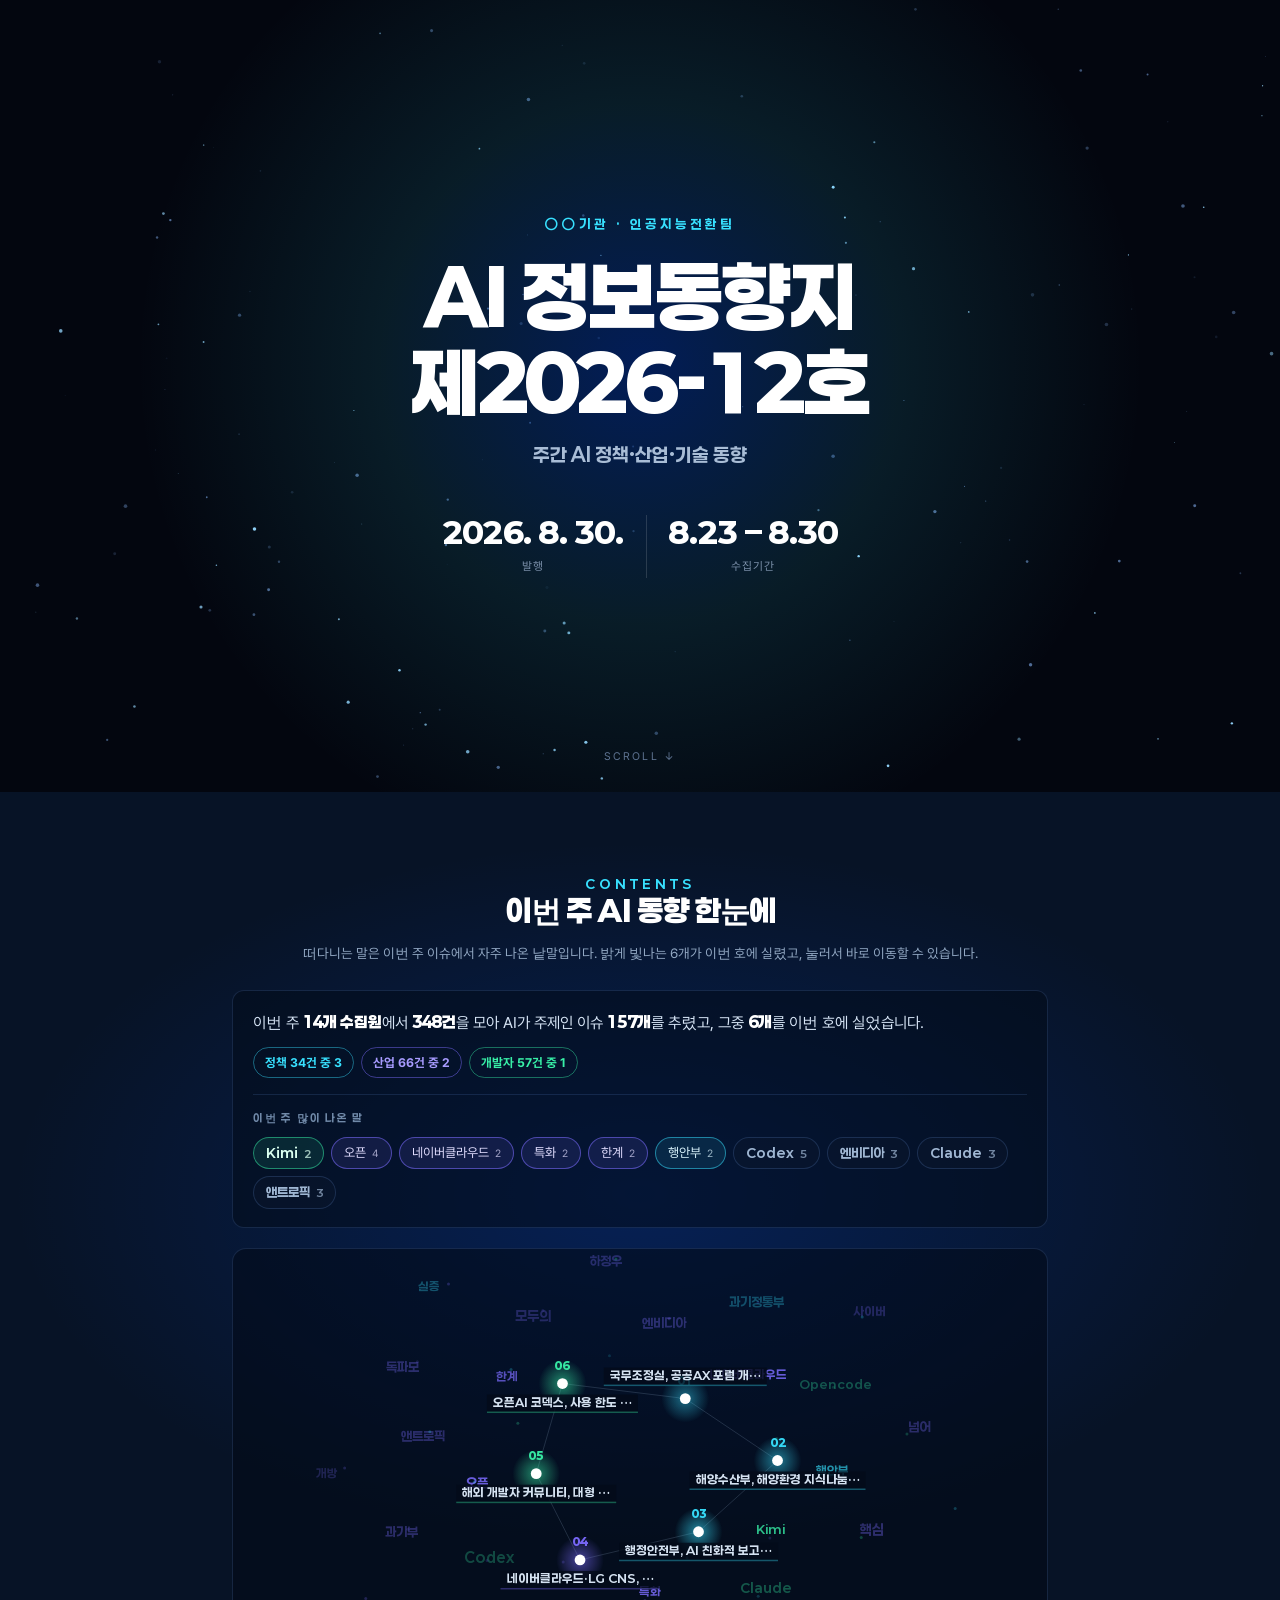
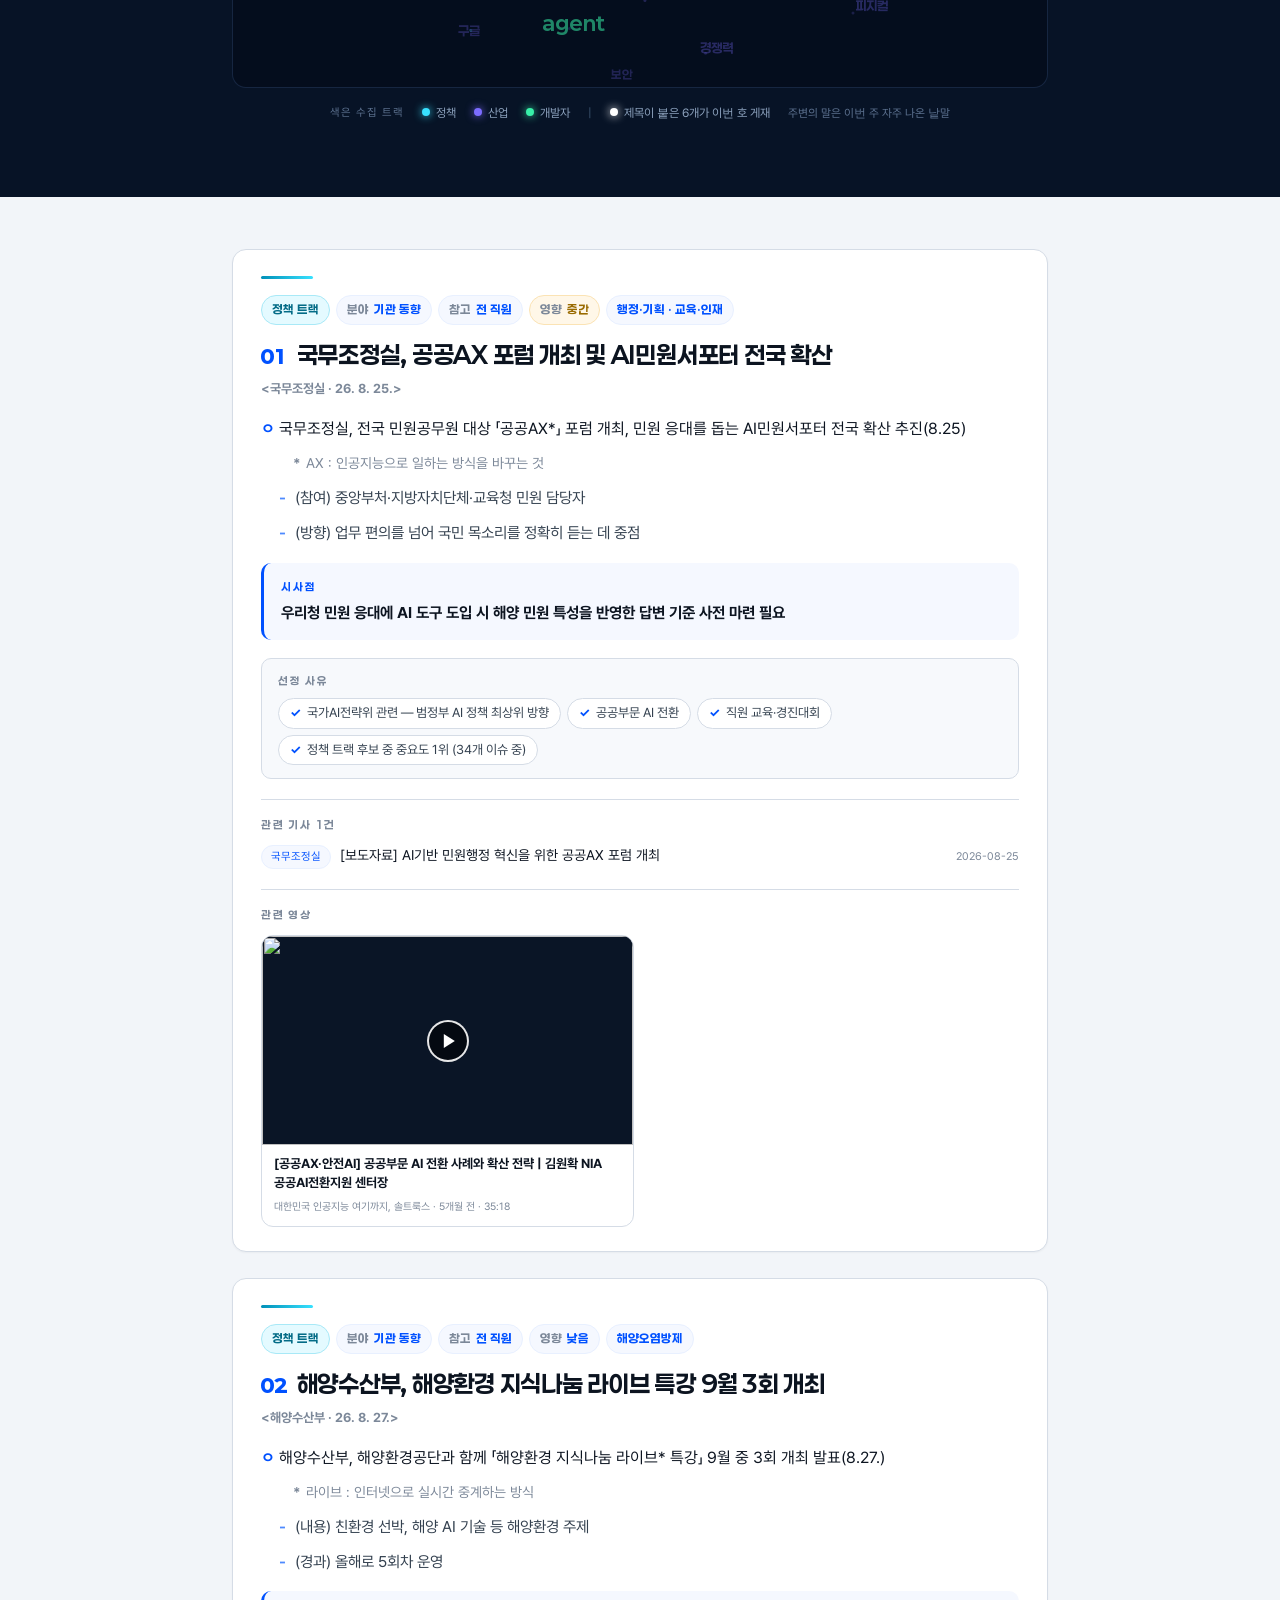
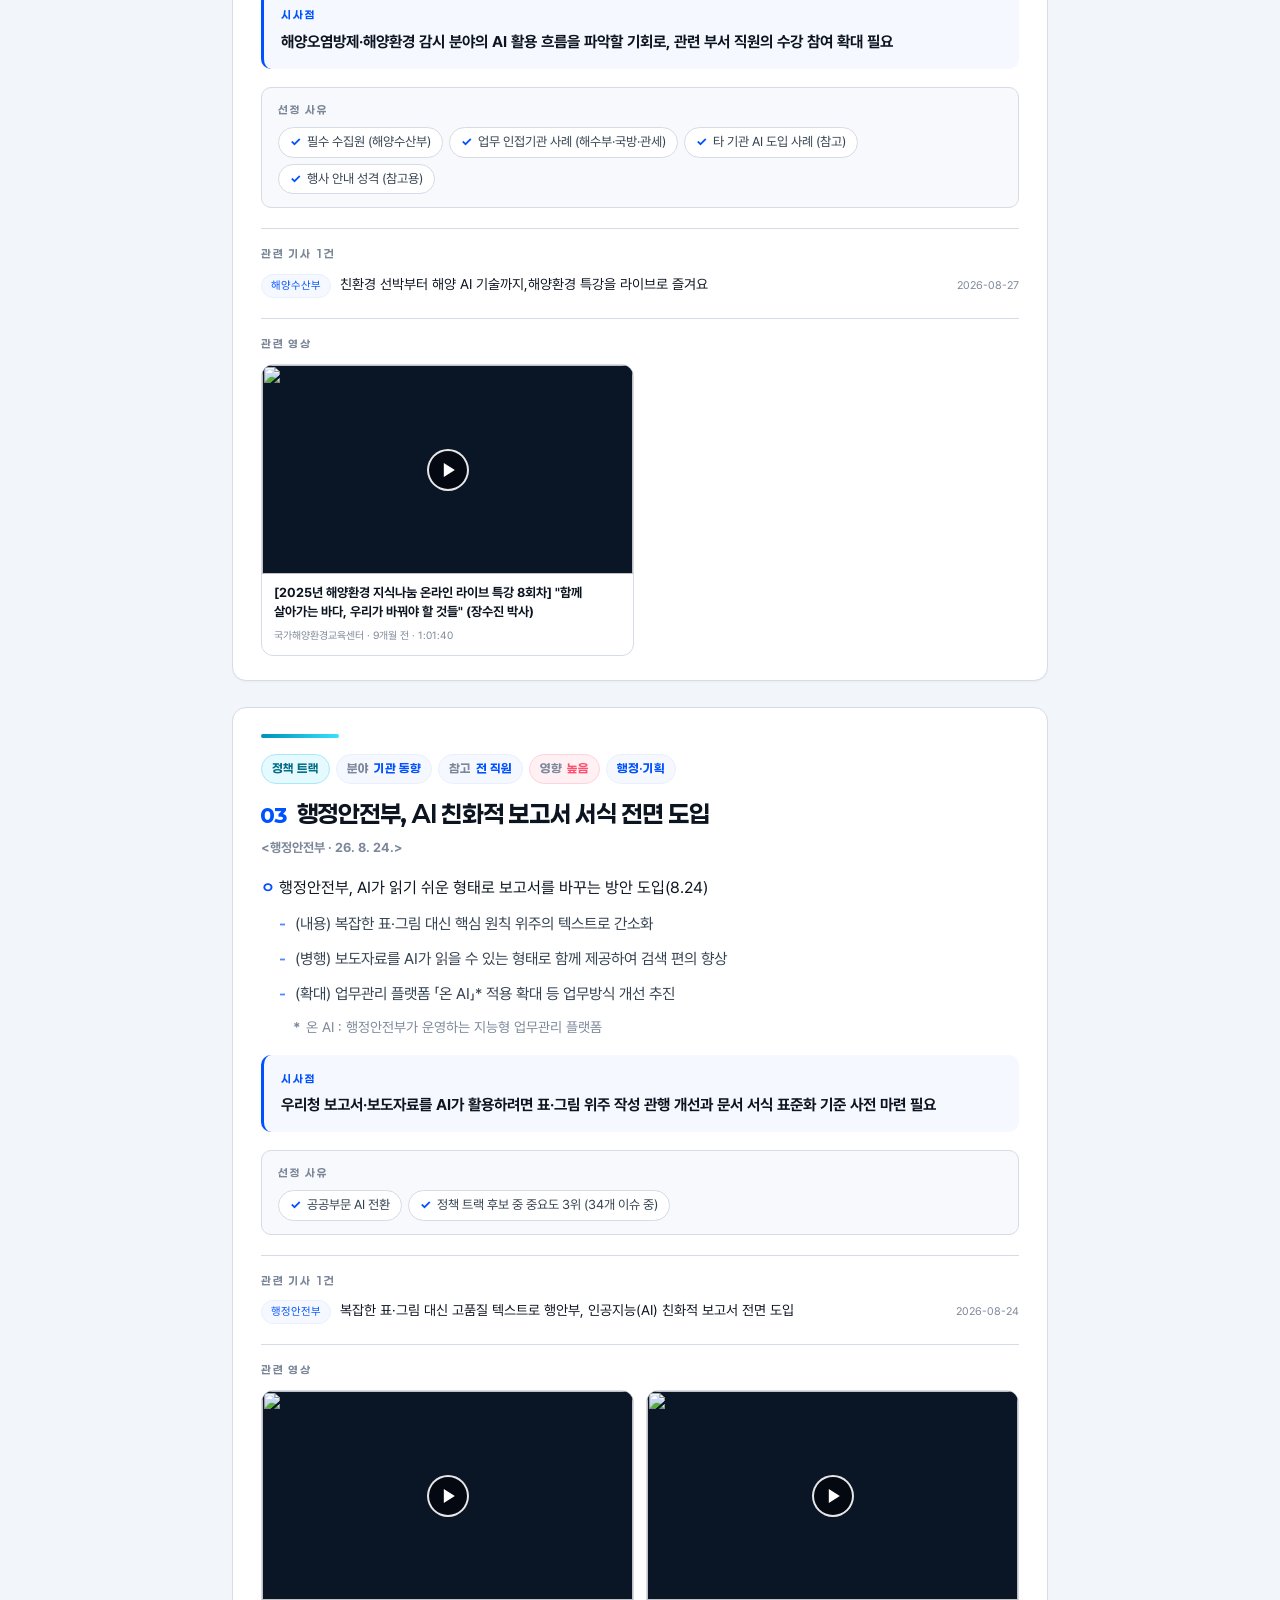
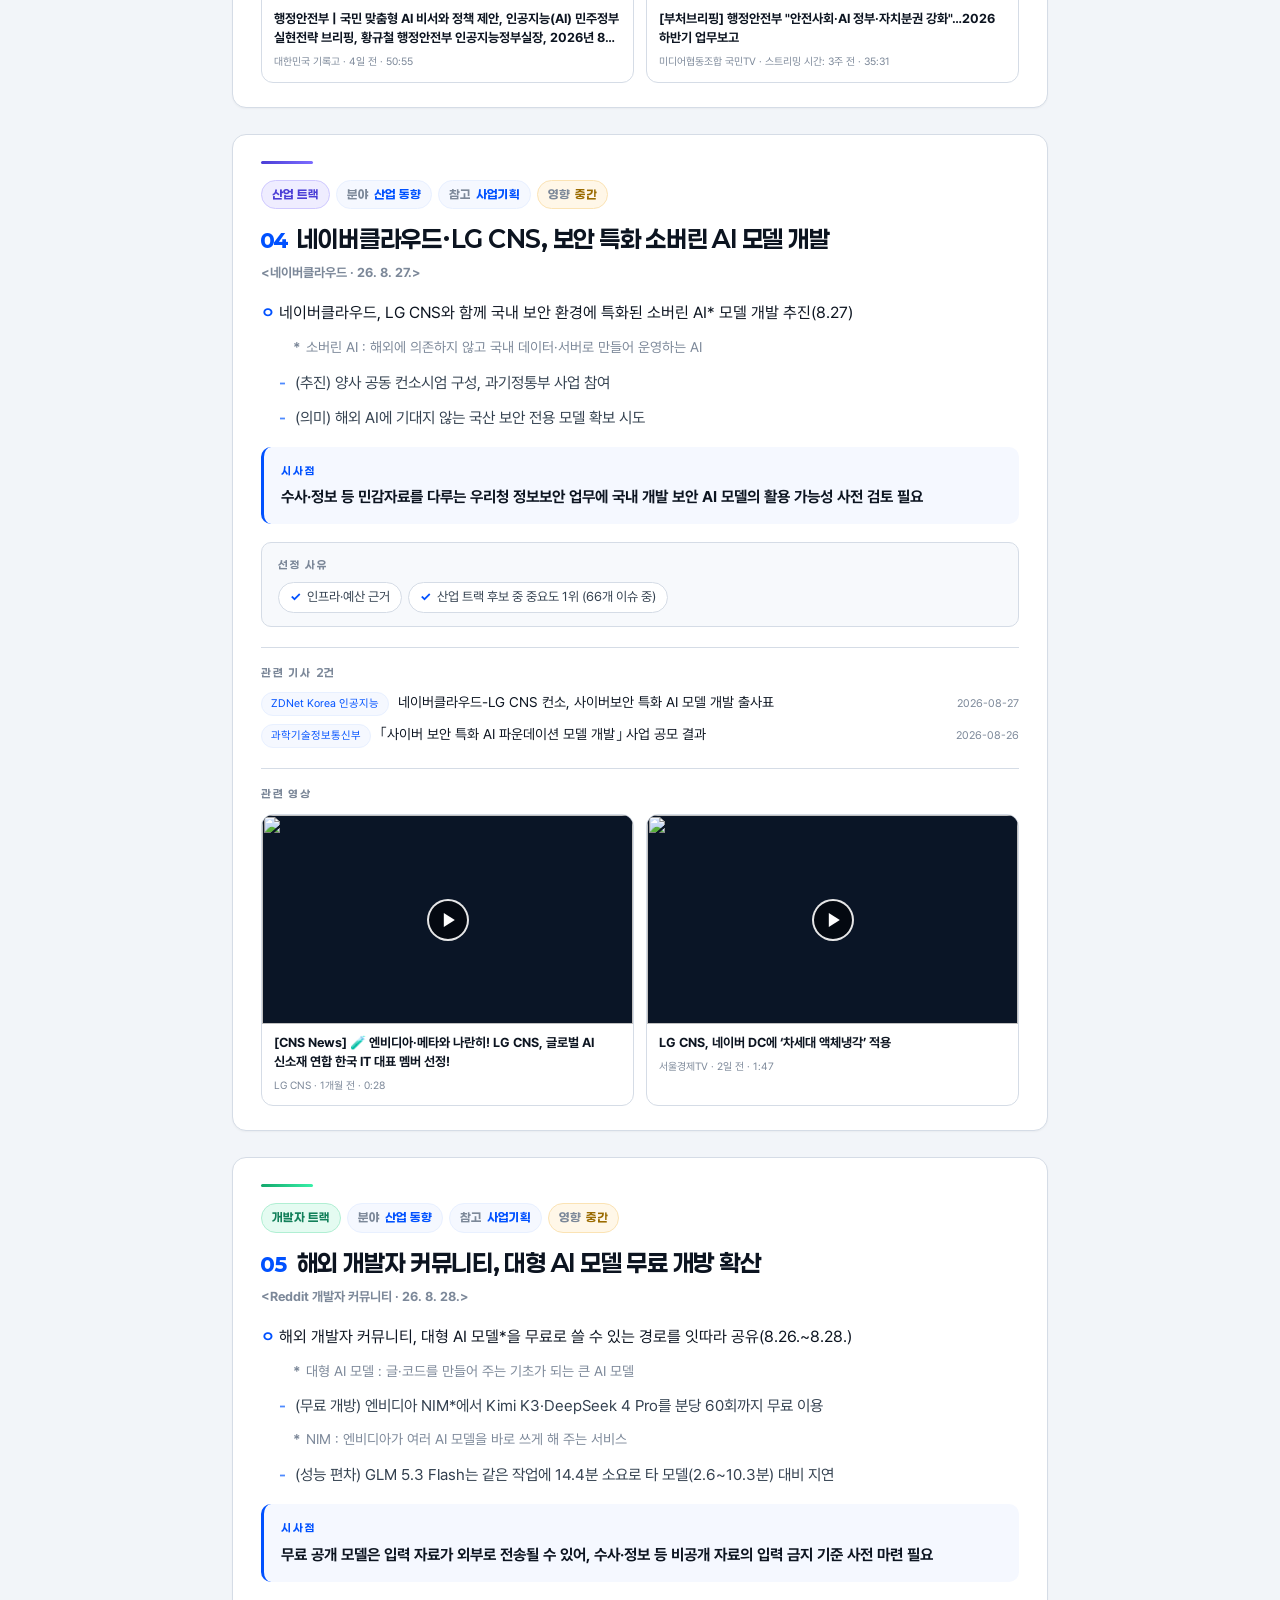
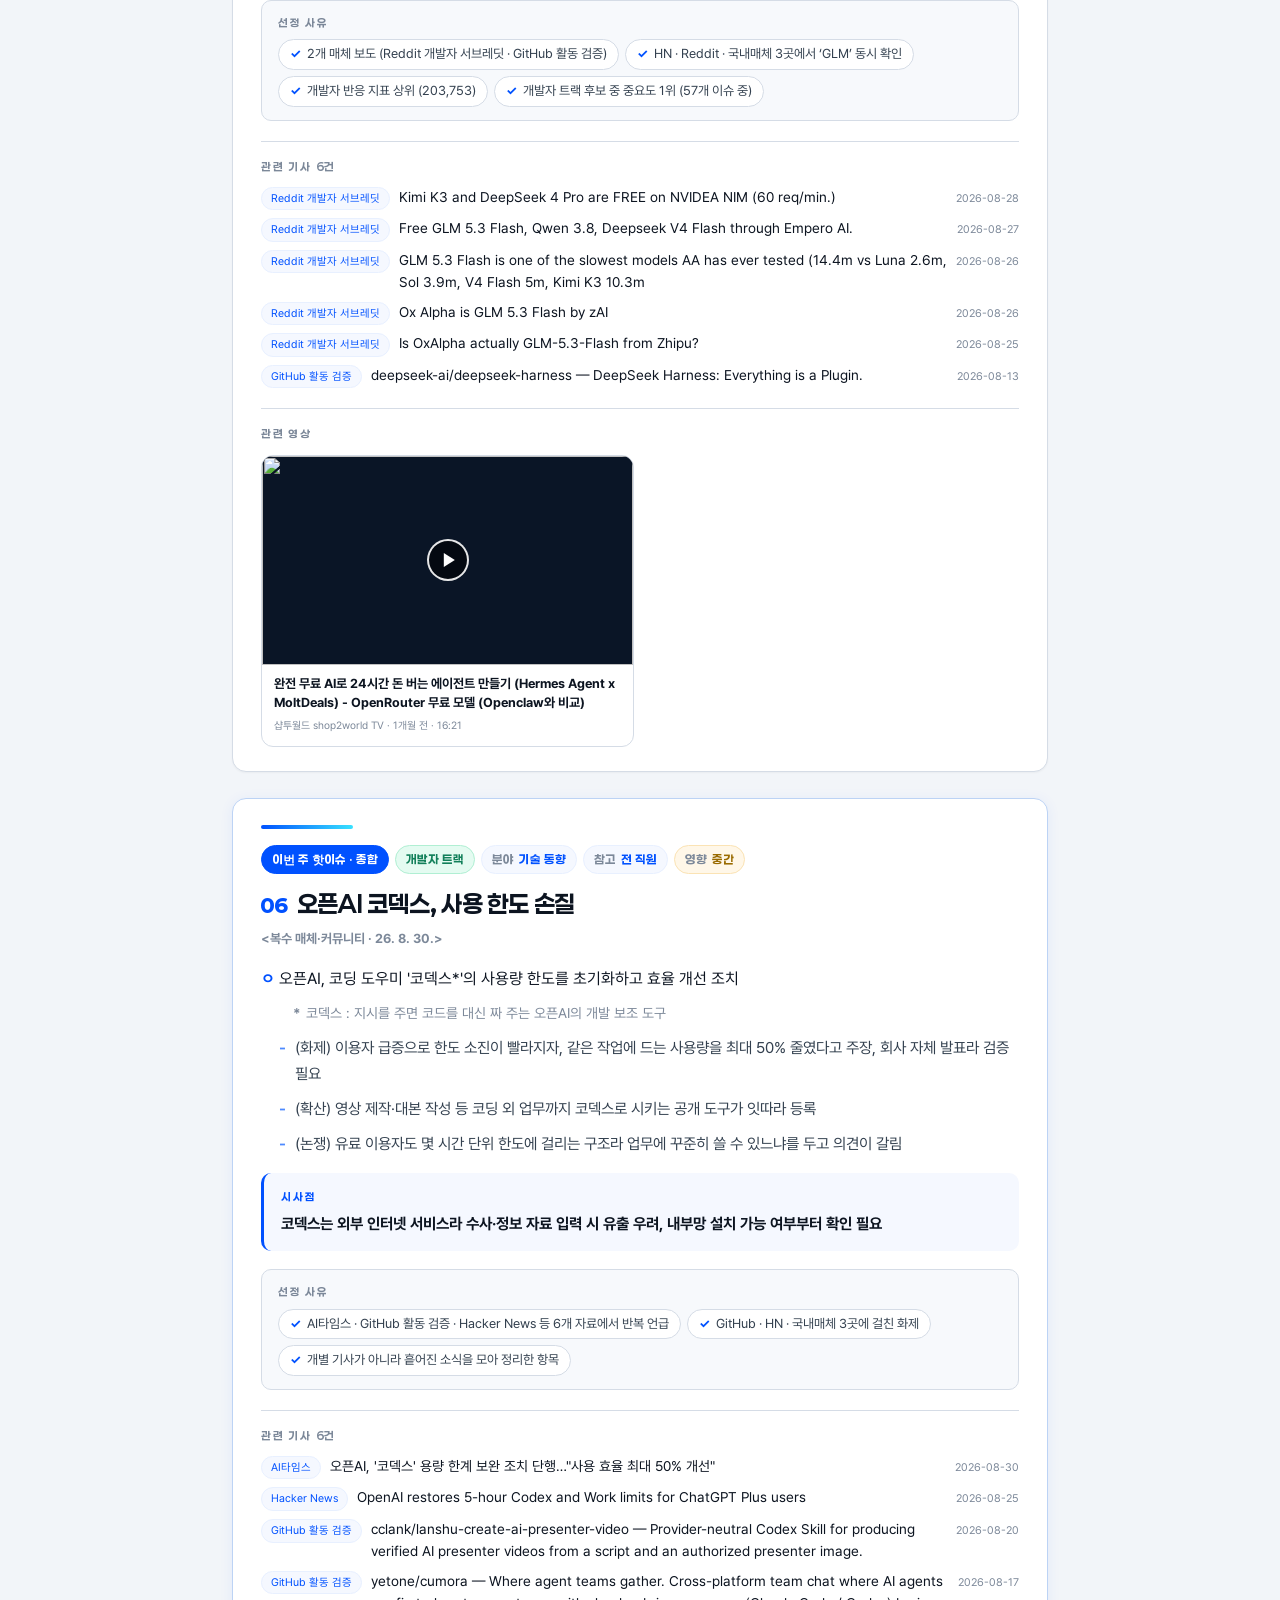
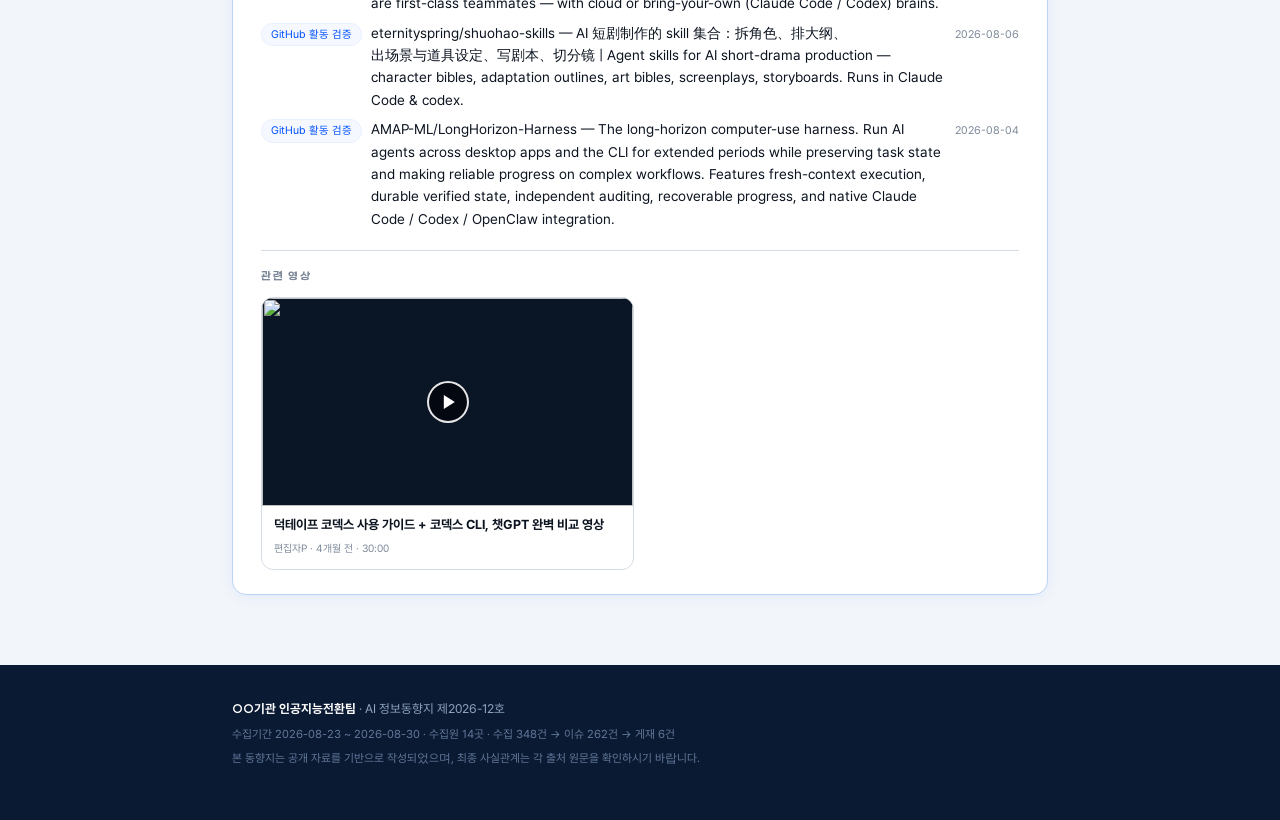
==== data/issues/demo/index.html @ 81e16920 "공공기관 AI 동향지 반자동화 주 1회 정부·산업·개발자 AI 동향을 모아 기관 업무 영향도를 반영한 동향지를 만드는 도구. 수집·통합·초안은 자동, 선별과 발행은 사람이 한다. " ====
<!doctype html>
<html lang="ko">
<head>
<meta charset="utf-8">
<meta name="viewport" content="width=device-width, initial-scale=1">
<title>AI정보동향지(제2026-12호) — ○○기관 AI 정보동향지</title>
<style>
/* 이 회차에 쓰인 글자만 담았다 (SIL OFL — assets/fonts/README.md) */
@font-face{
  font-family:'TLDisplay';
  src:url('[data-uri]') format('woff2');
  font-weight:700;font-style:normal;font-display:swap;
}
/* 이 회차에 쓰인 글자만 담았다 (SIL OFL — assets/fonts/README.md) */
@font-face{
  font-family:'TLDisplay';
  src:url('[data-uri]') format('woff2');
  font-weight:900;font-style:normal;font-display:swap;
}
/* 이 회차에 쓰인 글자만 담았다 (SIL OFL — assets/fonts/README.md) */
@font-face{
  font-family:'TLBody';
  src:url('[data-uri]') format('woff2');
  font-weight:400;font-style:normal;font-display:swap;
}
/* 이 회차에 쓰인 글자만 담았다 (SIL OFL — assets/fonts/README.md) */
@font-face{
  font-family:'TLBody';
  src:url('[data-uri]') format('woff2');
  font-weight:700;font-style:normal;font-display:swap;
}
:root{
  --void:#03060F; --deep:#071326;
  --navy:#0A1A33; --card:#FFFFFF; --paper:#F2F5F9;
  --blue:#0051FF; --sky:#4D8AFF; --cyan:#38E1FF; --cyan-dim:rgba(56,225,255,.16);
  --sky-lt:#E8F0FF; --sky-xlt:#F5F8FF;
  --ink:#0C1420; --ink-2:#33404F;
  --fog:#7C8899; --line:#D5DCE6;
  --hot:#FF4D6D; --warm:#FFB020;
  /* 수집 트랙별 색 — 성운과 본문 배지에 함께 쓴다 */
  --tr-policy:#38E1FF;    /* 정책 */
  --tr-industry:#7C6CFF;  /* 산업 */
  --tr-dev:#38F0A8;       /* 개발자 */
  /* 표지·제목용과 본문용을 나눈다 (config/settings.yaml 의 output.*_font) */
  --display:'TLDisplay','Paperlogy','Pretendard','Apple SD Gothic Neo','Malgun Gothic',sans-serif;
  --sans:'TLBody','Pretendard','Apple SD Gothic Neo','Malgun Gothic','맑은 고딕',sans-serif;
  --mono:var(--sans);
}
*{box-sizing:border-box}
html{-webkit-text-size-adjust:100%;scroll-behavior:smooth}
body{margin:0;background:var(--paper);color:var(--ink);font-family:var(--sans);
     font-size:17px;line-height:1.6;letter-spacing:0;word-break:keep-all;
     -webkit-font-smoothing:antialiased}
.wrap{max-width:860px;margin:0 auto;padding:0 22px}

/* ══════════════════ 표지 ══════════════════ */
.cover{position:relative;min-height:88vh;background:var(--void);color:#fff;
       display:flex;align-items:center;overflow:hidden}
.cover canvas{position:absolute;inset:0;width:100%;height:100%}
.cover .glow{position:absolute;left:50%;top:46%;width:120vmin;height:120vmin;
  transform:translate(-50%,-50%);pointer-events:none;
  background:radial-gradient(circle,rgba(0,81,255,.30) 0%,rgba(56,225,255,.10) 34%,transparent 66%)}
.cover .inner{position:relative;width:100%;text-align:center;padding:80px 22px}
.kicker{font-family:var(--display);font-weight:700;font-size:13px;letter-spacing:.30em;
        color:var(--cyan);text-transform:uppercase;opacity:0;animation:rise .9s .15s forwards}
.cover h1{font-family:var(--display);
          font-size:clamp(36px,8vw,78px);line-height:1.1;font-weight:900;color:#fff;
          letter-spacing:-.03em;margin:20px 0 6px;opacity:0;animation:rise .9s .3s forwards}
.cover h1 em{font-style:normal;color:#fff}
.cover .lede{font-family:var(--display);font-weight:700;
             font-size:clamp(15px,2.3vw,19px);color:#A9BDD6;max-width:34ch;margin:14px auto 0;
             opacity:0;animation:rise .9s .45s forwards}
.stats{display:flex;justify-content:center;gap:0;margin-top:44px;flex-wrap:wrap;
       opacity:0;animation:rise .9s .6s forwards}
.stats div{padding:0 22px;border-left:1px solid rgba(255,255,255,.14)}
.stats div:first-child{border-left:none}
.stats b{display:block;font-family:var(--display);font-size:clamp(20px,3.4vw,30px);
         font-weight:900;color:#fff;line-height:1.2}
.stats span{font-size:11.5px;color:#7E93AD;letter-spacing:.08em}
.scrollcue{position:absolute;bottom:26px;left:50%;transform:translateX(-50%);
  font-family:var(--mono);font-size:11px;letter-spacing:.2em;color:#5E7391;
  animation:bob 2.2s ease-in-out infinite}
@keyframes rise{to{opacity:1;transform:none}}
.kicker,.cover h1,.cover .lede,.stats{transform:translateY(18px)}
@keyframes bob{0%,100%{transform:translate(-50%,0)}50%{transform:translate(-50%,7px)}}

/* ══════════════════ 성운 목차 ══════════════════ */
.galaxy{position:relative;background:var(--deep);color:#fff;padding:64px 0 74px;overflow:hidden}
.galaxy::before{content:'';position:absolute;inset:0;
  background:radial-gradient(ellipse 70% 50% at 50% 40%,rgba(0,81,255,.22),transparent 70%)}
.galaxy .wrap{position:relative}
.gx-head{text-align:center;margin-bottom:26px}
.gx-head .kicker{animation:none;opacity:1}
.gx-head h2{font-family:var(--display);font-size:clamp(21px,3.6vw,30px);font-weight:900;
            margin:10px 0 8px;letter-spacing:-.02em}
.gx-head p{color:#93A9C4;font-size:13.5px;margin:0}
.gx-stage{position:relative;height:440px;border:1px solid rgba(120,170,255,.16);
          border-radius:14px;overflow:hidden;background:rgba(3,10,22,.55)}
.gx-stage canvas{position:absolute;inset:0;width:100%;height:100%;cursor:pointer}
.gx-tip{position:absolute;pointer-events:none;background:rgba(4,12,26,.94);
  border:1px solid rgba(120,170,255,.34);border-radius:8px;padding:9px 12px;max-width:290px;
  font-size:12.5px;line-height:1.55;color:#DCE8F7;opacity:0;transition:.12s;z-index:4}
.gx-tip b{color:var(--cyan);display:block;font-family:var(--mono);font-size:10.5px;
          letter-spacing:.14em;margin-bottom:3px}
.gx-legend{display:flex;gap:18px;justify-content:center;flex-wrap:wrap;margin-top:16px;
           font-size:12px;color:#8FA5C0}
.gx-legend i{display:inline-block;width:8px;height:8px;border-radius:50%;margin-right:6px;
             vertical-align:1px}
.gx-legend .on{background:#fff;box-shadow:0 0 10px #fff}
.gx-legend .off{background:#3C536F}
.gx-legend .sep{color:#3C536F}
.gx-legend .lbl{color:#5E7391;font-family:var(--mono);font-size:11px;letter-spacing:.1em}
.gx-legend .note-s{color:#5E7391;font-size:11.5px}
.gx-legend .t-policy{background:var(--tr-policy);box-shadow:0 0 8px var(--tr-policy)}
.gx-legend .t-industry{background:var(--tr-industry);box-shadow:0 0 8px var(--tr-industry)}
.gx-legend .t-dev{background:var(--tr-dev);box-shadow:0 0 8px var(--tr-dev)}

/* 이번 주 요약 */
.brief{border:1px solid rgba(120,170,255,.16);border-radius:12px;padding:18px 20px;
       margin:0 0 20px;background:rgba(3,10,22,.5)}
.brief .line{margin:0;font-size:15.5px;color:#D6E4F5;line-height:1.7}
.brief .line b{font-family:var(--display);font-weight:900;color:#fff}
.brief .sub{margin-top:10px;display:flex;flex-wrap:wrap;gap:7px}
.tk{font-size:12.5px;padding:4px 11px;border-radius:100px;font-weight:600;
    border:1px solid rgba(120,170,255,.24);color:#B9CEE8}
.tk-policy{border-color:rgba(56,225,255,.42);color:var(--tr-policy)}
.tk-industry{border-color:rgba(124,108,255,.46);color:#A79BFF}
.tk-dev{border-color:rgba(56,240,168,.42);color:var(--tr-dev)}
.kw{margin-top:16px;border-top:1px solid rgba(120,170,255,.14);padding-top:14px}
.kw h4{font-family:var(--display);font-size:11px;letter-spacing:.16em;color:#7089A8;
       margin:0 0 10px;font-weight:700}
/* 두 줄까지만 보여 준다. 넘치는 것은 감춘다. */
.kw ul{list-style:none;margin:0;padding:0;display:flex;flex-wrap:wrap;gap:7px;
       max-height:74px;overflow:hidden}
.kw li{font-size:13px;padding:5px 12px;border-radius:100px;color:#9FB6D2;
       border:1px solid rgba(120,170,255,.18);background:rgba(10,22,44,.5)}
.kw li i{font-style:normal;font-size:10.5px;margin-left:6px;opacity:.7}
.kw li.ent{font-family:var(--display);font-weight:700}
.kw li.on{background:rgba(56,225,255,.10);border-color:rgba(56,225,255,.5);color:#DCF6FF}
.kw li.tk-industry.on{background:rgba(124,108,255,.12);border-color:rgba(124,108,255,.55);color:#E2DEFF}
.kw li.tk-dev.on{background:rgba(56,240,168,.10);border-color:rgba(56,240,168,.5);color:#D9FFEF}
/* 모바일에서는 성운 대신 이 목록으로 이동한다.
   375px 화면에 별 36개와 라벨을 함께 넣으면 겹치고 누르기도 어렵다. */
.gx-list{display:none;list-style:none;margin:16px 0 0;padding:0}
.gx-list li{border-top:1px solid rgba(120,170,255,.16)}
.gx-list li:first-child{border-top:none}
.gx-list a{display:grid;grid-template-columns:auto 1fr;gap:3px 11px;
           padding:13px 2px;text-decoration:none;align-items:baseline}
.gx-list .n{grid-row:1/3;font-family:var(--display);font-weight:900;font-size:15px;
            color:var(--tr-industry)}
.gx-list .tr-policy .n{color:var(--tr-policy)}
.gx-list .tr-dev .n{color:var(--tr-dev)}
.gx-list .tt{color:#E4EEFA;font-size:14.5px;font-weight:700;line-height:1.45}
.gx-list .mt{font-size:11.5px;color:#7E96B5}

/* ══════════════════ 본문 ══════════════════ */
main{background:var(--paper);padding:52px 0 10px}
.item{background:var(--card);border:1px solid var(--line);border-radius:14px;
      margin:0 0 26px;padding:26px 28px 24px;scroll-margin-top:20px;
      box-shadow:0 1px 2px rgba(12,20,32,.04);
      opacity:0;transform:translateY(26px);transition:opacity .6s,transform .6s}
.item.seen{opacity:1;transform:none}
.item::before{content:'';display:block;width:52px;height:3px;border-radius:2px;
              background:var(--blue);margin-bottom:16px}
.item.tr-policy::before{background:linear-gradient(90deg,#0090B8,var(--tr-policy))}
.item.tr-industry::before{background:linear-gradient(90deg,#4B3ED6,var(--tr-industry))}
.item.tr-dev::before{background:linear-gradient(90deg,#12A86C,var(--tr-dev))}
.item.synthesis{border-color:#BCD3F5;box-shadow:0 2px 14px rgba(0,81,255,.07)}
.item.synthesis::before{background:linear-gradient(90deg,var(--blue),var(--cyan));width:92px;height:4px}
.badge.syn{background:var(--blue);border-color:var(--blue);color:#fff;font-weight:700}
.item.impact-높음::before{width:78px;height:4px}

.badges{display:flex;flex-wrap:wrap;gap:6px;margin-bottom:13px;font-size:12px;font-family:var(--display)}
.badge{padding:4px 10px;border-radius:100px;background:var(--sky-xlt);
       border:1px solid var(--sky-lt);color:var(--blue);font-weight:700}
.badge b{font-weight:700;color:var(--fog);margin-right:5px}
.badge.tr{font-weight:700}
.badge.tr.tr-policy{background:#E4FAFF;border-color:#A8E9F7;color:#046C87}
.badge.tr.tr-industry{background:#EFEDFF;border-color:#CFC9FF;color:#4B3ED6}
.badge.tr.tr-dev{background:#E4FBF1;border-color:#B0EFD3;color:#12805A}
.badge.hi{background:#FFF0F3;border-color:#FFD2DC;color:var(--hot)}
.badge.mid{background:#FFF7E8;border-color:#FBE3B4;color:#9A6B00}

.item h3{font-family:var(--display);margin:0 0 7px;font-size:clamp(19px,2.7vw,24px);font-weight:700;
         letter-spacing:-.01em;line-height:1.44}
.item h3 .no{font-family:var(--display);font-weight:900;color:var(--blue);margin-right:10px;font-size:.82em}
.src{font-size:13px;color:var(--fog);margin:0 0 16px;font-family:var(--sans);font-weight:700}

.body{margin:0 0 16px}
/* 줄머리 기호와 본문을 별도 칸으로 둔다.
   기호를 본문 흐름에 두면 줄이 넘어갈 때 기호 자리로 되돌아와 줄맞춤이 깨진다. */
.body p{display:flex;align-items:baseline;margin:0 0 9px;
        font-size:16px;line-height:1.68}
.body .mk{flex:0 0 auto;width:1.15em;text-align:left;color:var(--blue);
          font-weight:700;-webkit-user-select:none;user-select:none}
.body .tx{flex:1 1 auto;min-width:0}
.body p.l2{padding-left:1.15em;color:var(--ink-2);font-size:15.5px}
.body p.l2 .mk{width:1.05em;color:var(--sky)}
.body p.l3{padding-left:2.3em;color:var(--fog);font-size:14px;line-height:1.62;margin-bottom:11px}
.body p.l3 .mk{width:.95em;color:var(--fog)}

.note{border-radius:10px;padding:15px 17px;border-left:3px solid var(--blue);background:var(--sky-xlt)}
.note .k{font-family:var(--display);font-size:11px;font-weight:700;letter-spacing:.16em;
         color:var(--blue);display:block;margin-bottom:5px}
.note p{margin:0;font-size:15.5px;font-weight:700;line-height:1.62}
.note.plan{background:#FFF7E8;border-left-color:var(--warm)}
.note.plan .k{color:#9A6B00}

/* 선정 사유 */
.why{margin-top:18px;background:#F7F9FC;border:1px solid var(--line);border-radius:10px;
     padding:13px 16px}
.why h4{font-family:var(--display);font-size:11px;letter-spacing:.16em;color:var(--fog);
        margin:0 0 8px;font-weight:700}
.why ul{list-style:none;margin:0;padding:0;display:flex;flex-wrap:wrap;gap:6px}
.why li{font-size:13px;color:var(--ink-2);background:#fff;border:1px solid var(--line);
        border-radius:100px;padding:4px 11px}
.why li::before{content:'✓';color:var(--blue);font-weight:700;margin-right:6px}

/* 관련 자료 */
.rel{margin-top:20px;border-top:1px solid var(--line);padding-top:16px}
.rel h4{font-family:var(--display);font-size:11px;letter-spacing:.16em;color:var(--fog);
        margin:0 0 10px;font-weight:700}
.rel ul{list-style:none;margin:0;padding:0}
.rel li{margin:0 0 7px}
.rel ul a{color:var(--ink);text-decoration:none;font-size:14px;display:flex;gap:9px;align-items:baseline}
.rel ul a:hover{color:var(--blue)}
.rel ul a .o{font-family:var(--mono);font-size:11px;color:var(--blue);background:var(--sky-xlt);
          border:1px solid var(--sky-lt);border-radius:100px;padding:2px 9px;white-space:nowrap;flex:none}
.rel ul a .d{font-family:var(--mono);font-size:11px;color:var(--fog);flex:none;margin-left:auto}

/* 기사 아래에 두 개를 나란히. 카드 하나가 본문 폭의 절반을 넘지 않는다. */
.vids{display:grid;grid-template-columns:repeat(2,minmax(0,1fr));gap:12px;margin-top:12px}
.rel a.vid,.vid{display:block;text-decoration:none;color:var(--ink);border:1px solid var(--line);
     border-radius:12px;overflow:hidden;background:#fff;transition:.18s}
.vid:hover{border-color:var(--sky);box-shadow:0 6px 20px rgba(0,81,255,.12);transform:translateY(-2px)}
/* span 을 그대로 두면 인라인이라 썸네일이 작게 눌린다. 반드시 블록으로 만든다. */
.vid .th{display:block;position:relative;width:100%;aspect-ratio:16/9;background:#0A1526}
.vid .th img{width:100%;height:100%;object-fit:cover;display:block}
.vid .th::after{content:'';position:absolute;left:50%;top:50%;width:38px;height:38px;
  transform:translate(-50%,-50%);border-radius:50%;background:rgba(0,0,0,.55);
  border:2px solid rgba(255,255,255,.9)}
.vid .th::before{content:'';position:absolute;left:50%;top:50%;z-index:2;
  transform:translate(-38%,-50%);border-style:solid;border-width:7px 0 7px 11px;
  border-color:transparent transparent transparent #fff}
.vid:hover .th::after{background:var(--blue);border-color:#fff}
.vid .tx{display:block;padding:10px 12px 12px}
.vid .tx strong{font-size:13px;font-weight:700;line-height:1.45;
  display:-webkit-box;-webkit-line-clamp:2;-webkit-box-orient:vertical;overflow:hidden}
.vid .tx span{display:block;font-family:var(--mono);font-size:10.5px;color:var(--fog);margin-top:5px}

footer{background:var(--navy);color:#8FA5C0;padding:34px 0 46px;font-size:12.5px;margin-top:34px}
footer b{color:#fff}
footer p{margin:0 0 6px}
footer .mono{font-family:var(--mono);font-size:11.5px;color:#63799A}

@media print{
  body{background:#fff}
  .cover{min-height:auto;padding:24px 0}
  .cover canvas,.cover .glow,.scrollcue{display:none}
  .galaxy{background:#fff;color:#000;padding:18px 0}
  .galaxy::before,.gx-stage{display:none}
  .gx-list{display:block}
  .gx-list ol{padding-left:20px}
  .gx-head h2,.gx-head p{color:#000}
  .item{opacity:1;transform:none;break-inside:avoid;page-break-inside:avoid;box-shadow:none}
  .vids{display:none}
}
@media (prefers-reduced-motion:reduce){
  .item{opacity:1;transform:none;transition:none}
  .kicker,.cover h1,.cover .lede,.stats{opacity:1;transform:none;animation:none}
  .scrollcue{animation:none}
}
@media(max-width:640px){
  /* 표지 */
  .cover{min-height:78vh}
  .cover .inner{padding:56px 18px}
  .stats{margin-top:30px}
  .stats div{padding:0 14px}

  /* 성운은 장식으로만 두고, 이동은 아래 목록으로 한다 */
  .gx-stage{height:200px}
  .gx-tip{display:none}
  .gx-legend{font-size:11px;gap:10px}
  .gx-legend .lbl,.gx-legend .note-s,.gx-legend .sep{display:none}
  .gx-list{display:block}

  /* 이번 주 요약 */
  .brief{padding:15px 16px}
  .brief .line{font-size:14.5px}
  .kw ul{max-height:none}          /* 모바일은 줄바꿈이 잦아 높이 제한을 풀어 준다 */
  .kw li{font-size:12.5px;padding:4px 10px}

  /* 본문 */
  .wrap{padding:0 16px}
  .item{padding:18px 16px;border-radius:12px}
  .item h3{font-size:18px}
  .body p{font-size:15.5px}
  .body p.l2{padding-left:.9em}
  .body p.l3{padding-left:1.8em;font-size:13.5px}
  .note{padding:13px 14px}
  .note p{font-size:14.5px}
  .why ul{gap:5px}
  .why li{font-size:12px;padding:3px 9px}

  /* 관련 자료 */
  .rel ul a{display:grid;grid-template-columns:1fr;gap:3px}
  .rel ul a .o{justify-self:start}
  .rel ul a .d{margin-left:0;justify-self:start}
  .vids{grid-template-columns:1fr;gap:10px}
  .vid .tx strong{font-size:14px}
}
@media(max-width:380px){
  .gx-stage{height:170px}
  .item{padding:16px 14px}
}
</style>
</head>
<body>

<!-- ══════════ 표지 ══════════ -->
<header class="cover">
  <canvas id="skyCanvas"></canvas>
  <div class="glow"></div>
  <div class="inner">
    <div class="kicker">○○기관 · 인공지능전환팀</div>
    <h1>AI 정보동향지<br><em>제2026-12호</em></h1>
    <p class="lede">주간 AI 정책·산업·기술 동향</p>
    <div class="stats">
      <div><b>2026. 8. 30.</b><span>발행</span></div>
      <div><b>8.23 – 8.30</b><span>수집기간</span></div>
    </div>
  </div>
  <div class="scrollcue">SCROLL ↓</div>
</header>

<!-- ══════════ 성운 목차 ══════════ -->
<section class="galaxy" id="galaxy">
  <div class="wrap">
    <div class="gx-head">
      <div class="kicker">CONTENTS</div>
      <h2>이번 주 AI 동향 한눈에</h2>
      <p>떠다니는 말은 이번 주 이슈에서 자주 나온 낱말입니다. 밝게 빛나는 6개가 이번 호에 실렸고, 눌러서 바로 이동할 수 있습니다.</p>
    </div>

    <div class="brief">
      <p class="line">
        이번 주 <b>14개 수집원</b>에서 <b>348건</b>을 모아
        AI가 주제인 이슈 <b>157개</b>를 추렸고,
        그중 <b>6개</b>를 이번 호에 실었습니다.
      </p>
      <p class="line sub">
<span class="tk tk-policy">정책 34건 중 3</span><span class="tk tk-industry">산업 66건 중 2</span><span class="tk tk-dev">개발자 57건 중 1</span>      </p>
      <div class="kw">
        <h4>이번 주 많이 나온 말</h4>
        <ul>
          <li class="tk-dev on ent">
            Kimi<i>2</i>
          </li>
          <li class="tk-industry on">
            오픈<i>4</i>
          </li>
          <li class="tk-industry on">
            네이버클라우드<i>2</i>
          </li>
          <li class="tk-industry on">
            특화<i>2</i>
          </li>
          <li class="tk-industry on">
            한계<i>2</i>
          </li>
          <li class="tk-policy on">
            행안부<i>2</i>
          </li>
          <li class="tk-dev ent">
            Codex<i>5</i>
          </li>
          <li class="tk-industry ent">
            엔비디아<i>3</i>
          </li>
          <li class="tk-dev ent">
            Claude<i>3</i>
          </li>
          <li class="tk-industry ent">
            앤트로픽<i>3</i>
          </li>
        </ul>
      </div>
    </div>
    <div class="gx-stage">
      <canvas id="gxCanvas"></canvas>
      <div class="gx-tip" id="gxTip"></div>
    </div>
    <div class="gx-legend">
      <span class="lbl">색은 수집 트랙</span>
      <span><i class="t-policy"></i>정책</span>
      <span><i class="t-industry"></i>산업</span>
      <span><i class="t-dev"></i>개발자</span>
      <span class="sep">|</span>
      <span><i class="on"></i>제목이 붙은 6개가 이번 호 게재</span>
      <span class="note-s">주변의 말은 이번 주 자주 나온 낱말</span>
    </div>

    <!-- 모바일·인쇄·스크립트 미동작 시의 목차 -->
    <ol class="gx-list">
      <li class="tr-policy">
        <a href="#item1">
          <span class="n">01</span>
          <span class="tt">국무조정실, 공공AX 포럼 개최 및 AI민원서포터 전국 확산</span>
          <span class="mt">기관 동향 · 영향 중간</span>
        </a>
      </li>
      <li class="tr-policy">
        <a href="#item2">
          <span class="n">02</span>
          <span class="tt">해양수산부, 해양환경 지식나눔 라이브 특강 9월 3회 개최</span>
          <span class="mt">기관 동향 · 영향 낮음</span>
        </a>
      </li>
      <li class="tr-policy">
        <a href="#item3">
          <span class="n">03</span>
          <span class="tt">행정안전부, AI 친화적 보고서 서식 전면 도입</span>
          <span class="mt">기관 동향 · 영향 높음</span>
        </a>
      </li>
      <li class="tr-industry">
        <a href="#item4">
          <span class="n">04</span>
          <span class="tt">네이버클라우드·LG CNS, 보안 특화 소버린 AI 모델 개발</span>
          <span class="mt">산업 동향 · 영향 중간</span>
        </a>
      </li>
      <li class="tr-dev">
        <a href="#item5">
          <span class="n">05</span>
          <span class="tt">해외 개발자 커뮤니티, 대형 AI 모델 무료 개방 확산</span>
          <span class="mt">산업 동향 · 영향 중간</span>
        </a>
      </li>
      <li class="tr-dev">
        <a href="#item6">
          <span class="n">06</span>
          <span class="tt">오픈AI 코덱스, 사용 한도 손질</span>
          <span class="mt">기술 동향 · 영향 중간</span>
        </a>
      </li>
    </ol>
  </div>
</section>

<!-- ══════════ 본문 ══════════ -->
<main>
  <div class="wrap">
  <article class="item tr-policy impact-중간" id="item1">
    <div class="badges">
      <span class="badge tr tr-policy">정책 트랙</span>
      <span class="badge"><b>분야</b>기관 동향</span>
      <span class="badge"><b>참고</b>전 직원</span>
      <span class="badge mid"><b>영향</b>중간</span>
      <span class="badge">행정·기획 · 교육·인재</span>
    </div>

    <h3><span class="no">01</span>국무조정실, 공공AX 포럼 개최 및 AI민원서포터 전국 확산</h3>
    <p class="src">&lt;국무조정실 · 26. 8. 25.&gt;</p>

    <div class="body">
      <p class="l1"><span class="mk">ㅇ</span><span class="tx">국무조정실, 전국 민원공무원 대상 「공공AX*」 포럼 개최, 민원 응대를 돕는 AI민원서포터 전국 확산 추진(8.25)</span></p>
      <p class="l3"><span class="mk">*</span><span class="tx">AX : 인공지능으로 일하는 방식을 바꾸는 것</span></p>
      <p class="l2"><span class="mk">-</span><span class="tx">(참여) 중앙부처·지방자치단체·교육청 민원 담당자</span></p>
      <p class="l2"><span class="mk">-</span><span class="tx">(방향) 업무 편의를 넘어 국민 목소리를 정확히 듣는 데 중점</span></p>
    </div>

    <div class="note ">
      <span class="k">시사점</span>
      <p>우리청 민원 응대에 AI 도구 도입 시 해양 민원 특성을 반영한 답변 기준 사전 마련 필요</p>
    </div>

    <div class="why">
      <h4>선정 사유</h4>
      <ul>
<li>국가AI전략위 관련 — 범정부 AI 정책 최상위 방향</li><li>공공부문 AI 전환</li><li>직원 교육·경진대회</li><li>정책 트랙 후보 중 중요도 1위 (34개 이슈 중)</li>      </ul>
    </div>

    <div class="rel">
      <h4>관련 기사 1건</h4>
      <ul>
        <li><a href="https://www.korea.kr/briefing/pressReleaseView.do?newsId=156775444&pageIndex=1&repCodeType=&repCode=A00033,A00004,A00040&startDate=2026-08-23&endDate=2026-08-30&srchWord=공공AX&period=" target="_blank" rel="noopener">
          <span class="o">국무조정실</span>
          <span>[보도자료] AI기반 민원행정 혁신을 위한 공공AX 포럼 개최</span>
<span class="d">2026-08-25</span>        </a></li>
      </ul>
    </div>

    <div class="rel">
      <h4>관련 영상</h4>
      <div class="vids">
        <a class="vid" href="https://www.youtube.com/watch?v=NXdHybw4_m4" target="_blank" rel="noopener">
          <span class="th"><img src="https://i.ytimg.com/vi/NXdHybw4_m4/mqdefault.jpg" alt="" loading="lazy" referrerpolicy="no-referrer"></span>
          <span class="tx">
            <strong>[공공AX·안전AI] 공공부문 AI 전환 사례와 확산 전략 | 김원확 NIA 공공AI전환지원 센터장</strong>
            <span>대한민국 인공지능 여기까지, 솔트룩스 · 5개월 전 · 35:18</span>
          </span>
        </a>
      </div>
    </div>
  </article>
  <article class="item tr-policy impact-낮음" id="item2">
    <div class="badges">
      <span class="badge tr tr-policy">정책 트랙</span>
      <span class="badge"><b>분야</b>기관 동향</span>
      <span class="badge"><b>참고</b>전 직원</span>
      <span class="badge "><b>영향</b>낮음</span>
      <span class="badge">해양오염방제</span>
    </div>

    <h3><span class="no">02</span>해양수산부, 해양환경 지식나눔 라이브 특강 9월 3회 개최</h3>
    <p class="src">&lt;해양수산부 · 26. 8. 27.&gt;</p>

    <div class="body">
      <p class="l1"><span class="mk">ㅇ</span><span class="tx">해양수산부, 해양환경공단과 함께 「해양환경 지식나눔 라이브* 특강」 9월 중 3회 개최 발표(8.27.)</span></p>
      <p class="l3"><span class="mk">*</span><span class="tx">라이브 : 인터넷으로 실시간 중계하는 방식</span></p>
      <p class="l2"><span class="mk">-</span><span class="tx">(내용) 친환경 선박, 해양 AI 기술 등 해양환경 주제</span></p>
      <p class="l2"><span class="mk">-</span><span class="tx">(경과) 올해로 5회차 운영</span></p>
    </div>

    <div class="note ">
      <span class="k">시사점</span>
      <p>해양오염방제·해양환경 감시 분야의 AI 활용 흐름을 파악할 기회로, 관련 부서 직원의 수강 참여 확대 필요</p>
    </div>

    <div class="why">
      <h4>선정 사유</h4>
      <ul>
<li>필수 수집원 (해양수산부)</li><li>업무 인접기관 사례 (해수부·국방·관세)</li><li>타 기관 AI 도입 사례 (참고)</li><li>행사 안내 성격 (참고용)</li>      </ul>
    </div>

    <div class="rel">
      <h4>관련 기사 1건</h4>
      <ul>
        <li><a href="https://www.korea.kr/briefing/pressReleaseView.do?newsId=156775666&pageIndex=1&repCodeType=&repCode=A00023&startDate=2026-08-23&endDate=2026-08-30&srchWord=AI&period=" target="_blank" rel="noopener">
          <span class="o">해양수산부</span>
          <span>친환경 선박부터 해양 AI 기술까지,해양환경 특강을 라이브로 즐겨요</span>
<span class="d">2026-08-27</span>        </a></li>
      </ul>
    </div>

    <div class="rel">
      <h4>관련 영상</h4>
      <div class="vids">
        <a class="vid" href="https://www.youtube.com/watch?v=fh6nQkXlSlo" target="_blank" rel="noopener">
          <span class="th"><img src="https://i.ytimg.com/vi/fh6nQkXlSlo/mqdefault.jpg" alt="" loading="lazy" referrerpolicy="no-referrer"></span>
          <span class="tx">
            <strong>[2025년 해양환경 지식나눔 온라인 라이브 특강 8회차] "함께 살아가는 바다, 우리가 바꿔야 할 것들" (장수진 박사)</strong>
            <span>국가해양환경교육센터 · 9개월 전 · 1:01:40</span>
          </span>
        </a>
      </div>
    </div>
  </article>
  <article class="item tr-policy impact-높음" id="item3">
    <div class="badges">
      <span class="badge tr tr-policy">정책 트랙</span>
      <span class="badge"><b>분야</b>기관 동향</span>
      <span class="badge"><b>참고</b>전 직원</span>
      <span class="badge hi"><b>영향</b>높음</span>
      <span class="badge">행정·기획</span>
    </div>

    <h3><span class="no">03</span>행정안전부, AI 친화적 보고서 서식 전면 도입</h3>
    <p class="src">&lt;행정안전부 · 26. 8. 24.&gt;</p>

    <div class="body">
      <p class="l1"><span class="mk">ㅇ</span><span class="tx">행정안전부, AI가 읽기 쉬운 형태로 보고서를 바꾸는 방안 도입(8.24)</span></p>
      <p class="l2"><span class="mk">-</span><span class="tx">(내용) 복잡한 표·그림 대신 핵심 원칙 위주의 텍스트로 간소화</span></p>
      <p class="l2"><span class="mk">-</span><span class="tx">(병행) 보도자료를 AI가 읽을 수 있는 형태로 함께 제공하여 검색 편의 향상</span></p>
      <p class="l2"><span class="mk">-</span><span class="tx">(확대) 업무관리 플랫폼 「온 AI」* 적용 확대 등 업무방식 개선 추진</span></p>
      <p class="l3"><span class="mk">*</span><span class="tx">온 AI : 행정안전부가 운영하는 지능형 업무관리 플랫폼</span></p>
    </div>

    <div class="note ">
      <span class="k">시사점</span>
      <p>우리청 보고서·보도자료를 AI가 활용하려면 표·그림 위주 작성 관행 개선과 문서 서식 표준화 기준 사전 마련 필요</p>
    </div>

    <div class="why">
      <h4>선정 사유</h4>
      <ul>
<li>공공부문 AI 전환</li><li>정책 트랙 후보 중 중요도 3위 (34개 이슈 중)</li>      </ul>
    </div>

    <div class="rel">
      <h4>관련 기사 1건</h4>
      <ul>
        <li><a href="https://www.korea.kr/briefing/pressReleaseView.do?newsId=156775219&pageIndex=1&repCodeType=&repCode=A00031,A00030,A00038,C00019&startDate=2026-08-23&endDate=2026-08-30&srchWord=인공지능&period=" target="_blank" rel="noopener">
          <span class="o">행정안전부</span>
          <span>복잡한 표·그림 대신 고품질 텍스트로 행안부, 인공지능(AI) 친화적 보고서 전면 도입</span>
<span class="d">2026-08-24</span>        </a></li>
      </ul>
    </div>

    <div class="rel">
      <h4>관련 영상</h4>
      <div class="vids">
        <a class="vid" href="https://www.youtube.com/watch?v=9yifdYA_R7o" target="_blank" rel="noopener">
          <span class="th"><img src="https://i.ytimg.com/vi/9yifdYA_R7o/mqdefault.jpg" alt="" loading="lazy" referrerpolicy="no-referrer"></span>
          <span class="tx">
            <strong>행정안전부 | 국민 맞춤형 AI 비서와 정책 제안, 인공지능(AI) 민주정부 실현전략 브리핑, 황규철 행정안전부 인공지능정부실장, 2026년 8월 25일</strong>
            <span>대한민국 기록고 · 4일 전 · 50:55</span>
          </span>
        </a>
        <a class="vid" href="https://www.youtube.com/watch?v=WTxuYoG1rfM" target="_blank" rel="noopener">
          <span class="th"><img src="https://i.ytimg.com/vi/WTxuYoG1rfM/mqdefault.jpg" alt="" loading="lazy" referrerpolicy="no-referrer"></span>
          <span class="tx">
            <strong>[부처브리핑] 행정안전부 "안전사회·AI 정부·자치분권 강화"…2026 하반기 업무보고</strong>
            <span>미디어협동조합 국민TV · 스트리밍 시간: 3주 전 · 35:31</span>
          </span>
        </a>
      </div>
    </div>
  </article>
  <article class="item tr-industry impact-중간" id="item4">
    <div class="badges">
      <span class="badge tr tr-industry">산업 트랙</span>
      <span class="badge"><b>분야</b>산업 동향</span>
      <span class="badge"><b>참고</b>사업기획</span>
      <span class="badge mid"><b>영향</b>중간</span>
    </div>

    <h3><span class="no">04</span>네이버클라우드·LG CNS, 보안 특화 소버린 AI 모델 개발</h3>
    <p class="src">&lt;네이버클라우드 · 26. 8. 27.&gt;</p>

    <div class="body">
      <p class="l1"><span class="mk">ㅇ</span><span class="tx">네이버클라우드, LG CNS와 함께 국내 보안 환경에 특화된 소버린 AI* 모델 개발 추진(8.27)</span></p>
      <p class="l3"><span class="mk">*</span><span class="tx">소버린 AI : 해외에 의존하지 않고 국내 데이터·서버로 만들어 운영하는 AI</span></p>
      <p class="l2"><span class="mk">-</span><span class="tx">(추진) 양사 공동 컨소시엄 구성, 과기정통부 사업 참여</span></p>
      <p class="l2"><span class="mk">-</span><span class="tx">(의미) 해외 AI에 기대지 않는 국산 보안 전용 모델 확보 시도</span></p>
    </div>

    <div class="note ">
      <span class="k">시사점</span>
      <p>수사·정보 등 민감자료를 다루는 우리청 정보보안 업무에 국내 개발 보안 AI 모델의 활용 가능성 사전 검토 필요</p>
    </div>

    <div class="why">
      <h4>선정 사유</h4>
      <ul>
<li>인프라·예산 근거</li><li>산업 트랙 후보 중 중요도 1위 (66개 이슈 중)</li>      </ul>
    </div>

    <div class="rel">
      <h4>관련 기사 2건</h4>
      <ul>
        <li><a href="https://zdnet.co.kr/view/?no=20260827144850" target="_blank" rel="noopener">
          <span class="o">ZDNet Korea 인공지능</span>
          <span>네이버클라우드-LG CNS 컨소, 사이버보안 특화 AI 모델 개발 출사표</span>
<span class="d">2026-08-27</span>        </a></li>
        <li><a href="https://www.korea.kr/briefing/pressReleaseView.do?newsId=156775599&pageIndex=1&repCodeType=&repCode=A00033,A00004,C00005&startDate=2026-08-23&endDate=2026-08-30&srchWord=AI&period=" target="_blank" rel="noopener">
          <span class="o">과학기술정보통신부</span>
          <span>｢사이버 보안 특화 AI 파운데이션 모델 개발｣ 사업 공모 결과</span>
<span class="d">2026-08-26</span>        </a></li>
      </ul>
    </div>

    <div class="rel">
      <h4>관련 영상</h4>
      <div class="vids">
        <a class="vid" href="https://www.youtube.com/watch?v=IpIgLmj1acU" target="_blank" rel="noopener">
          <span class="th"><img src="https://i.ytimg.com/vi/IpIgLmj1acU/mqdefault.jpg" alt="" loading="lazy" referrerpolicy="no-referrer"></span>
          <span class="tx">
            <strong>[CNS News] 🧪 엔비디아·메타와 나란히! LG CNS, 글로벌 AI 신소재 연합 한국 IT 대표 멤버 선정!</strong>
            <span>LG CNS · 1개월 전 · 0:28</span>
          </span>
        </a>
        <a class="vid" href="https://www.youtube.com/watch?v=zBtc_lzdO_k" target="_blank" rel="noopener">
          <span class="th"><img src="https://i.ytimg.com/vi/zBtc_lzdO_k/mqdefault.jpg" alt="" loading="lazy" referrerpolicy="no-referrer"></span>
          <span class="tx">
            <strong>LG CNS, 네이버 DC에 ‘차세대 액체냉각’ 적용</strong>
            <span>서울경제TV · 2일 전 · 1:47</span>
          </span>
        </a>
      </div>
    </div>
  </article>
  <article class="item tr-dev impact-중간" id="item5">
    <div class="badges">
      <span class="badge tr tr-dev">개발자 트랙</span>
      <span class="badge"><b>분야</b>산업 동향</span>
      <span class="badge"><b>참고</b>사업기획</span>
      <span class="badge mid"><b>영향</b>중간</span>
    </div>

    <h3><span class="no">05</span>해외 개발자 커뮤니티, 대형 AI 모델 무료 개방 확산</h3>
    <p class="src">&lt;Reddit 개발자 커뮤니티 · 26. 8. 28.&gt;</p>

    <div class="body">
      <p class="l1"><span class="mk">ㅇ</span><span class="tx">해외 개발자 커뮤니티, 대형 AI 모델*을 무료로 쓸 수 있는 경로를 잇따라 공유(8.26.~8.28.)</span></p>
      <p class="l3"><span class="mk">*</span><span class="tx">대형 AI 모델 : 글·코드를 만들어 주는 기초가 되는 큰 AI 모델</span></p>
      <p class="l2"><span class="mk">-</span><span class="tx">(무료 개방) 엔비디아 NIM*에서 Kimi K3·DeepSeek 4 Pro를 분당 60회까지 무료 이용</span></p>
      <p class="l3"><span class="mk">*</span><span class="tx">NIM : 엔비디아가 여러 AI 모델을 바로 쓰게 해 주는 서비스</span></p>
      <p class="l2"><span class="mk">-</span><span class="tx">(성능 편차) GLM 5.3 Flash는 같은 작업에 14.4분 소요로 타 모델(2.6~10.3분) 대비 지연</span></p>
    </div>

    <div class="note ">
      <span class="k">시사점</span>
      <p>무료 공개 모델은 입력 자료가 외부로 전송될 수 있어, 수사·정보 등 비공개 자료의 입력 금지 기준 사전 마련 필요</p>
    </div>

    <div class="why">
      <h4>선정 사유</h4>
      <ul>
<li>2개 매체 보도 (Reddit 개발자 서브레딧 · GitHub 활동 검증)</li><li>HN · Reddit · 국내매체 3곳에서 ‘GLM’ 동시 확인</li><li>개발자 반응 지표 상위 (203,753)</li><li>개발자 트랙 후보 중 중요도 1위 (57개 이슈 중)</li>      </ul>
    </div>

    <div class="rel">
      <h4>관련 기사 6건</h4>
      <ul>
        <li><a href="https://www.reddit.com/r/opencode/comments/1w0sx6u/kimi_k3_and_deepseek_4_pro_are_free_on_nvidea_nim/" target="_blank" rel="noopener">
          <span class="o">Reddit 개발자 서브레딧</span>
          <span>Kimi K3 and DeepSeek 4 Pro are FREE on NVIDEA NIM (60 req/min.)</span>
<span class="d">2026-08-28</span>        </a></li>
        <li><a href="https://www.reddit.com/r/opencode/comments/1vzg2e2/free_glm_53_flash_qwen_38_deepseek_v4_flash/" target="_blank" rel="noopener">
          <span class="o">Reddit 개발자 서브레딧</span>
          <span>Free GLM 5.3 Flash, Qwen 3.8, Deepseek V4 Flash through Empero AI.</span>
<span class="d">2026-08-27</span>        </a></li>
        <li><a href="https://www.reddit.com/r/opencode/comments/1vz7xc5/glm_53_flash_is_one_of_the_slowest_models_aa_has/" target="_blank" rel="noopener">
          <span class="o">Reddit 개발자 서브레딧</span>
          <span>GLM 5.3 Flash is one of the slowest models AA has ever tested (14.4m vs Luna 2.6m, Sol 3.9m, V4 Flash 5m, Kimi K3 10.3m</span>
<span class="d">2026-08-26</span>        </a></li>
        <li><a href="https://www.reddit.com/r/singularity/comments/1vyu46c/ox_alpha_is_glm_53_flash_by_zai/" target="_blank" rel="noopener">
          <span class="o">Reddit 개발자 서브레딧</span>
          <span>Ox Alpha is GLM 5.3 Flash by zAI</span>
<span class="d">2026-08-26</span>        </a></li>
        <li><a href="https://www.reddit.com/r/opencode/comments/1vxwa05/is_oxalpha_actually_glm53flash_from_zhipu/" target="_blank" rel="noopener">
          <span class="o">Reddit 개발자 서브레딧</span>
          <span>Is OxAlpha actually GLM-5.3-Flash from Zhipu?</span>
<span class="d">2026-08-25</span>        </a></li>
        <li><a href="https://github.com/deepseek-ai/deepseek-harness" target="_blank" rel="noopener">
          <span class="o">GitHub 활동 검증</span>
          <span>deepseek-ai/deepseek-harness — DeepSeek Harness: Everything is a Plugin.</span>
<span class="d">2026-08-13</span>        </a></li>
      </ul>
    </div>

    <div class="rel">
      <h4>관련 영상</h4>
      <div class="vids">
        <a class="vid" href="https://www.youtube.com/watch?v=7eYofjcRy9I" target="_blank" rel="noopener">
          <span class="th"><img src="https://i.ytimg.com/vi/7eYofjcRy9I/mqdefault.jpg" alt="" loading="lazy" referrerpolicy="no-referrer"></span>
          <span class="tx">
            <strong>완전 무료 AI로 24시간 돈 버는 에이전트 만들기 (Hermes Agent x MoltDeals) - OpenRouter 무료 모델 (Openclaw와 비교)</strong>
            <span>샵투월드 shop2world TV · 1개월 전 · 16:21</span>
          </span>
        </a>
      </div>
    </div>
  </article>
  <article class="item tr-dev impact-중간 synthesis" id="item6">
    <div class="badges">
<span class="badge syn">이번 주 핫이슈 · 종합</span>      <span class="badge tr tr-dev">개발자 트랙</span>
      <span class="badge"><b>분야</b>기술 동향</span>
      <span class="badge"><b>참고</b>전 직원</span>
      <span class="badge mid"><b>영향</b>중간</span>
    </div>

    <h3><span class="no">06</span>오픈AI 코덱스, 사용 한도 손질</h3>
    <p class="src">&lt;복수 매체·커뮤니티 · 26. 8. 30.&gt;</p>

    <div class="body">
      <p class="l1"><span class="mk">ㅇ</span><span class="tx">오픈AI, 코딩 도우미 '코덱스*'의 사용량 한도를 초기화하고 효율 개선 조치</span></p>
      <p class="l3"><span class="mk">*</span><span class="tx">코덱스 : 지시를 주면 코드를 대신 짜 주는 오픈AI의 개발 보조 도구</span></p>
      <p class="l2"><span class="mk">-</span><span class="tx">(화제) 이용자 급증으로 한도 소진이 빨라지자, 같은 작업에 드는 사용량을 최대 50% 줄였다고 주장, 회사 자체 발표라 검증 필요</span></p>
      <p class="l2"><span class="mk">-</span><span class="tx">(확산) 영상 제작·대본 작성 등 코딩 외 업무까지 코덱스로 시키는 공개 도구가 잇따라 등록</span></p>
      <p class="l2"><span class="mk">-</span><span class="tx">(논쟁) 유료 이용자도 몇 시간 단위 한도에 걸리는 구조라 업무에 꾸준히 쓸 수 있느냐를 두고 의견이 갈림</span></p>
    </div>

    <div class="note ">
      <span class="k">시사점</span>
      <p>코덱스는 외부 인터넷 서비스라 수사·정보 자료 입력 시 유출 우려, 내부망 설치 가능 여부부터 확인 필요</p>
    </div>

    <div class="why">
      <h4>선정 사유</h4>
      <ul>
<li>AI타임스 · GitHub 활동 검증 · Hacker News 등 6개 자료에서 반복 언급</li><li>GitHub · HN · 국내매체 3곳에 걸친 화제</li><li>개별 기사가 아니라 흩어진 소식을 모아 정리한 항목</li>      </ul>
    </div>

    <div class="rel">
      <h4>관련 기사 6건</h4>
      <ul>
        <li><a href="https://www.aitimes.com/news/articleView.html?idxno=214613" target="_blank" rel="noopener">
          <span class="o">AI타임스</span>
          <span>오픈AI, '코덱스' 용량 한계 보완 조치 단행…"사용 효율 최대 50% 개선"</span>
<span class="d">2026-08-30</span>        </a></li>
        <li><a href="https://9to5mac.com/2026/08/24/openai-restores-5-hour-codex-and-work-limits-for-chatgpt-plus-users/" target="_blank" rel="noopener">
          <span class="o">Hacker News</span>
          <span>OpenAI restores 5-hour Codex and Work limits for ChatGPT Plus users</span>
<span class="d">2026-08-25</span>        </a></li>
        <li><a href="https://github.com/cclank/lanshu-create-ai-presenter-video" target="_blank" rel="noopener">
          <span class="o">GitHub 활동 검증</span>
          <span>cclank/lanshu-create-ai-presenter-video — Provider-neutral Codex Skill for producing verified AI presenter videos from a script and an authorized presenter image.</span>
<span class="d">2026-08-20</span>        </a></li>
        <li><a href="https://github.com/yetone/cumora" target="_blank" rel="noopener">
          <span class="o">GitHub 활동 검증</span>
          <span>yetone/cumora — Where agent teams gather. Cross-platform team chat where AI agents are first-class teammates — with cloud or bring-your-own (Claude Code / Codex) brains.</span>
<span class="d">2026-08-17</span>        </a></li>
        <li><a href="https://github.com/eternityspring/shuohao-skills" target="_blank" rel="noopener">
          <span class="o">GitHub 활동 검증</span>
          <span>eternityspring/shuohao-skills — AI 短剧制作的 skill 集合：拆角色、排大纲、出场景与道具设定、写剧本、切分镜 | Agent skills for AI short-drama production — character bibles, adaptation outlines, art bibles, screenplays, storyboards. Runs in Claude Code & codex.</span>
<span class="d">2026-08-06</span>        </a></li>
        <li><a href="https://github.com/AMAP-ML/LongHorizon-Harness" target="_blank" rel="noopener">
          <span class="o">GitHub 활동 검증</span>
          <span>AMAP-ML/LongHorizon-Harness — The long-horizon computer-use harness. Run AI agents across desktop apps and the CLI for extended periods while preserving task state and making reliable progress on complex workflows. Features fresh-context execution, durable verified state, independent auditing, recoverable progress, and native Claude Code / Codex / OpenClaw integration.</span>
<span class="d">2026-08-04</span>        </a></li>
      </ul>
    </div>

    <div class="rel">
      <h4>관련 영상</h4>
      <div class="vids">
        <a class="vid" href="https://www.youtube.com/watch?v=lprMWKPRdMQ" target="_blank" rel="noopener">
          <span class="th"><img src="https://i.ytimg.com/vi/lprMWKPRdMQ/mqdefault.jpg" alt="" loading="lazy" referrerpolicy="no-referrer"></span>
          <span class="tx">
            <strong>덕테이프 코덱스 사용 가이드 + 코덱스 CLI, 챗GPT 완벽 비교 영상</strong>
            <span>편집자P · 4개월 전 · 30:00</span>
          </span>
        </a>
      </div>
    </div>
  </article>
  </div>
</main>

<footer>
  <div class="wrap">
    <p><b>○○기관 인공지능전환팀</b> · AI 정보동향지 제2026-12호</p>
    <p class="mono">수집기간 2026-08-23 ~ 2026-08-30 ·
       수집원 14곳 · 수집 348건 →
       이슈 262건 → 게재 6건</p>
    <p class="mono">본 동향지는 공개 자료를 기반으로 작성되었으며, 최종 사실관계는 각 출처 원문을 확인하시기 바랍니다.</p>
  </div>
</footer>

<script>
(function(){
  "use strict";
  var GX = {"picked": [{"no": 1, "title": "국무조정실, 공공AX 포럼 개최 및 AI민원서포터 전국 확산", "short": "국무조정실, 공공AX 포럼 개…", "field": "기관 동향", "impact": "중간", "track": "policy", "why": ["국가AI전략위 관련 — 범정부 AI 정책 최상위 방향", "공공부문 AI 전환", "직원 교육·경진대회", "정책 트랙 후보 중 중요도 1위 (34개 이슈 중)"]}, {"no": 2, "title": "해양수산부, 해양환경 지식나눔 라이브 특강 9월 3회 개최", "short": "해양수산부, 해양환경 지식나눔…", "field": "기관 동향", "impact": "낮음", "track": "policy", "why": ["필수 수집원 (해양수산부)", "업무 인접기관 사례 (해수부·국방·관세)", "타 기관 AI 도입 사례 (참고)", "행사 안내 성격 (참고용)"]}, {"no": 3, "title": "행정안전부, AI 친화적 보고서 서식 전면 도입", "short": "행정안전부, AI 친화적 보고…", "field": "기관 동향", "impact": "높음", "track": "policy", "why": ["공공부문 AI 전환", "정책 트랙 후보 중 중요도 3위 (34개 이슈 중)"]}, {"no": 4, "title": "네이버클라우드·LG CNS, 보안 특화 소버린 AI 모델 개발", "short": "네이버클라우드·LG CNS, …", "field": "산업 동향", "impact": "중간", "track": "industry", "why": ["인프라·예산 근거", "산업 트랙 후보 중 중요도 1위 (66개 이슈 중)"]}, {"no": 5, "title": "해외 개발자 커뮤니티, 대형 AI 모델 무료 개방 확산", "short": "해외 개발자 커뮤니티, 대형 …", "field": "산업 동향", "impact": "중간", "track": "dev", "why": ["2개 매체 보도 (Reddit 개발자 서브레딧 · GitHub 활동 검증)", "HN · Reddit · 국내매체 3곳에서 ‘GLM’ 동시 확인", "개발자 반응 지표 상위 (203,753)", "개발자 트랙 후보 중 중요도 1위 (57개 이슈 중)"]}, {"no": 6, "title": "오픈AI 코덱스, 사용 한도 손질", "short": "오픈AI 코덱스, 사용 한도 …", "field": "기술 동향", "impact": "중간", "track": "dev", "why": ["AI타임스 · GitHub 활동 검증 · Hacker News 등 6개 자료에서 반복 언급", "GitHub · HN · 국내매체 3곳에 걸친 화제", "개별 기사가 아니라 흩어진 소식을 모아 정리한 항목"]}], "keywords": [{"text": "Kimi", "count": 2, "track": "dev", "picked": true, "entity": true}, {"text": "오픈", "count": 4, "track": "industry", "picked": true, "entity": false}, {"text": "네이버클라우드", "count": 2, "track": "industry", "picked": true, "entity": false}, {"text": "특화", "count": 2, "track": "industry", "picked": true, "entity": false}, {"text": "한계", "count": 2, "track": "industry", "picked": true, "entity": false}, {"text": "행안부", "count": 2, "track": "policy", "picked": true, "entity": false}, {"text": "Codex", "count": 5, "track": "dev", "picked": false, "entity": true}, {"text": "엔비디아", "count": 3, "track": "industry", "picked": false, "entity": true}, {"text": "Claude", "count": 3, "track": "dev", "picked": false, "entity": true}, {"text": "앤트로픽", "count": 3, "track": "industry", "picked": false, "entity": true}, {"text": "Opencode", "count": 2, "track": "dev", "picked": false, "entity": true}, {"text": "agent", "count": 17, "track": "dev", "picked": false, "entity": false}, {"text": "모두의", "count": 5, "track": "industry", "picked": false, "entity": false}, {"text": "핵심", "count": 5, "track": "industry", "picked": false, "entity": false}, {"text": "과기부", "count": 4, "track": "industry", "picked": false, "entity": false}, {"text": "과기정통부", "count": 4, "track": "policy", "picked": false, "entity": false}, {"text": "경쟁력", "count": 4, "track": "industry", "picked": false, "entity": false}, {"text": "독파모", "count": 3, "track": "industry", "picked": false, "entity": false}, {"text": "넘어", "count": 3, "track": "industry", "picked": false, "entity": false}, {"text": "구글", "count": 3, "track": "industry", "picked": false, "entity": false}, {"text": "하정우", "count": 3, "track": "industry", "picked": false, "entity": false}, {"text": "피지컬", "count": 3, "track": "industry", "picked": false, "entity": false}, {"text": "개방", "count": 2, "track": "industry", "picked": false, "entity": false}, {"text": "사이버", "count": 2, "track": "industry", "picked": false, "entity": false}, {"text": "보안", "count": 2, "track": "industry", "picked": false, "entity": false}, {"text": "실증", "count": 2, "track": "policy", "picked": false, "entity": false}], "summary": {"sources": 14, "articles": 348, "issues": 157, "picked": 6, "tracks": [{"key": "policy", "name": "정책", "issues": 34, "picked": 3}, {"key": "industry", "name": "산업", "issues": 66, "picked": 2}, {"key": "dev", "name": "개발자", "issues": 57, "picked": 1}], "merged": 7, "multi_outlet": 1}, "stars": [{"title": "[보도자료] AI기반 민원행정 혁신을 위한 공공AX 포럼 개최", "source": "국무조정실", "track": "policy", "score": 14.2}, {"title": "Kimi K3 and DeepSeek 4 Pro are FREE on NVIDEA NIM (60 req/mi", "source": "Reddit 개발자 서브레딧", "track": "dev", "score": 13.8}, {"title": "Qwen3.8-Flash is now available in OpenCode Go", "source": "Reddit 개발자 서브레딧", "track": "dev", "score": 12.7}, {"title": "네이버클라우드-LG CNS 컨소, 사이버보안 특화 AI 모델 개발 출사표", "source": "ZDNet Korea 인공지능", "track": "industry", "score": 11.2}, {"title": "친환경 선박부터 해양 AI 기술까지,해양환경 특강을 라이브로 즐겨요", "source": "해양수산부", "track": "policy", "score": 11.1}, {"title": "오픈AI, '코덱스' 용량 한계 보완 조치 단행…\"사용 효율 최대 50% 개선\"", "source": "AI타임스", "track": "industry", "score": 10.9}, {"title": "복잡한 표·그림 대신 고품질 텍스트로 행안부, 인공지능(AI) 친화적 보고서 전면 도입", "source": "행정안전부", "track": "policy", "score": 10.8}, {"title": "과기부, 독파모 프로젝트서 확보한 AI 학습용 데이터 29종 개방", "source": "AI타임스", "track": "industry", "score": 10.4}, {"title": "과기부 '사이버 보안 AI' 공모 접수 완료…SKT·네이버클라우드 맞대결", "source": "AI타임스", "track": "industry", "score": 10.4}, {"title": "\"민간 AI 역량 모아 공공문제 해결한다\" 행안부 '2026년 AI 분석모델 개발 경진대회' 개최", "source": "행정안전부", "track": "policy", "score": 10.1}, {"title": "미래기술의 씨앗을 성장동력으로첨단기술 실증·사업화와 인공지능 신뢰 기반 논의", "source": "과학기술정보통신부", "track": "policy", "score": 9.9}, {"title": "[AI 고속도로] 엔비디아, AI 클라우드 금융지원 일부 중단…고객사 통제 논란", "source": "ZDNet Korea 인공지능", "track": "industry", "score": 9.9}, {"title": "카카오엔터프라이즈, 증권업계 AI 인프라 공략…'하이브리드 GPUaaS' 전면에", "source": "ZDNet Korea 인공지능", "track": "industry", "score": 9.9}, {"title": "[보도참고 ] 정부, ｢대한민국 인공지능 윤리원칙｣ 제정", "source": "과학기술정보통신부", "track": "policy", "score": 9.8}, {"title": "과기정통부, 인천지역 AI·SW인재양성 거점, 「ICT콤플렉스」 개소", "source": "과학기술정보통신부", "track": "policy", "score": 9.8}, {"title": "yetone/cumora — Where agent teams gather. Cross-platform tea", "source": "GitHub 활동 검증", "track": "dev", "score": 9.7}, {"title": "[AI 고속도로] AI 넘어 양자까지…데이터센터 전력·냉각 '대전환' 온다", "source": "ZDNet Korea 인공지능", "track": "industry", "score": 9.6}, {"title": "구글, 구매한 전자책과 '제미나이 노트북' 연결…‘전문가 인텔리전스’ 공개", "source": "AI타임스", "track": "industry", "score": 9.6}, {"title": "eternityspring/shuohao-skills — AI 短剧制作的 skill 集合：拆角色、排大纲、出场", "source": "GitHub 활동 검증", "track": "dev", "score": 9.6}, {"title": "한국전자통신연구원, ‘AAIF’ 가입…국내 '에이전틱 AI 글로벌 표준 선점' 지원", "source": "AI타임스", "track": "industry", "score": 9.5}, {"title": "[모두의 AI] 고배 마신 제논 \"공모 과정서 경쟁력 확인…개방형 전략 지속\"", "source": "ZDNet Korea 인공지능", "track": "industry", "score": 9.5}, {"title": "AI 사용량 1위 오른 익명 AI 'Ox 알파'…정체는 지푸의 신형 AI", "source": "ZDNet Korea 인공지능", "track": "industry", "score": 9.4}, {"title": "'국가AI전략위 2기' 연 하정우 \"속도감 있게 체감할 수 있는 성과낼 것\" - 머니투데이", "source": "IT뉴스모아/머니투데이", "track": "industry", "score": 9.4}, {"title": "AMAP-ML/LongHorizon-Harness — The long-horizon computer-use ", "source": "GitHub 활동 검증", "track": "dev", "score": 9.3}, {"title": "｢사이버 보안 특화 AI 파운데이션 모델 개발｣ 사업 공모 결과", "source": "과학기술정보통신부", "track": "policy", "score": 9.3}, {"title": "cclank/lanshu-create-ai-presenter-video — Provider-neutral C", "source": "GitHub 활동 검증", "track": "dev", "score": 9.2}, {"title": "메가존클라우드, 데이터·AI 영토 넓힌다…스노우플레이크와 동맹 강화", "source": "ZDNet Korea 인공지능", "track": "industry", "score": 9.1}, {"title": "기후부, 연내 'AI 데이터센터 그리드코드' 수립", "source": "ZDNet Korea 인공지능", "track": "industry", "score": 9.1}, {"title": "산림청, AI 기반 사이버보안과 개인정보보호 강화한다", "source": "산림청", "track": "policy", "score": 8.6}, {"title": "이해민 신임 AI수석 “국가 AI 전략, 산업 혁신·국민 체감 변화로 연결” - 조선비즈", "source": "IT뉴스모아/Chosunbiz", "track": "industry", "score": 8.6}, {"title": "[현장] AI 시대 맞춤형 개발자 지원…AWS, '스튜던트 리워드' 공개", "source": "ZDNet Korea 인공지능", "track": "industry", "score": 8.5}, {"title": "\"AI는 평가위원 조력자\"…조달청, AI 기술평가 실증 착수", "source": "조달청", "track": "policy", "score": 8.4}, {"title": "\"AI 에이전트 공격 현실화\"…글로벌 기업 100여곳 '공동 방어' 촉구", "source": "ZDNet Korea 인공지능", "track": "industry", "score": 8.4}, {"title": "[모두의 AI] 카카오 \"익숙한 메신저로 국민 AI 장벽 낮춘다…외부 에이전트 결합\"", "source": "ZDNet Korea 인공지능", "track": "industry", "score": 8.3}, {"title": "[송호철 칼럼] AI는 도구에서 동료로 진화한다", "source": "ZDNet Korea 인공지능", "track": "industry", "score": 8.2}, {"title": "앤트로픽 \"AI가 인간 대신 정렬 작업 수행…안전성 크게 높였다\"", "source": "AI타임스", "track": "industry", "score": 8.2}, {"title": "에이전틱 AI 글로벌 표준 선점을 위해 에이전트형 인공지능 재단(AAIF)과의 협력 추진", "source": "과학기술정보통신부", "track": "policy", "score": 8.1}, {"title": "신산업 규제, 생성형 인공지능으로 빠르고 간편하게 확인한다", "source": "과학기술정보통신부", "track": "policy", "score": 8.1}, {"title": "산업현장 안전사고 예방을 위한 AI·로봇 확산 방안", "source": "과학기술정책연구원", "track": "policy", "score": 8.1}, {"title": "앤트로픽, AI와 물리 장비 잇는 'MHS' 공개...\"MCP 피지컬 AI 버전\"", "source": "AI타임스", "track": "industry", "score": 8.0}, {"title": "\"일회성 대화도 저장 가능\"...오픈AI, 챗GPT 임시 채팅 기능 강화", "source": "AI타임스", "track": "industry", "score": 8.0}, {"title": "구글, 세계 첫 AI 이중맹검 평가 시범 운영…'벤치마크 오염' 방지 나서", "source": "AI타임스", "track": "industry", "score": 7.9}, {"title": "오픈AI, 스페이스X 인수 '커서'에 모델 제공 중단...머스크와 갈등 격화", "source": "AI타임스", "track": "industry", "score": 7.9}, {"title": "순천, 9월부터 피지컬AI·휴머노이드 주말 교육…매주 토요일 운영", "source": "AI타임스", "track": "industry", "score": 7.8}, {"title": "Binaryify/open-kimi-ppt-skill — 非官方 Kimi Slides Skill：让 AI A", "source": "GitHub 활동 검증", "track": "dev", "score": 7.8}, {"title": "GLM-5.3 (open-weight) beat Anthropic/OpenAI models – for 1/5", "source": "Hacker News", "track": "dev", "score": 7.8}, {"title": "guillaumemeyer/watermarks-remover — A privacy-first app that", "source": "GitHub 활동 검증", "track": "dev", "score": 7.8}, {"title": "\"AI가 스스로 성장\"…앤트로픽, '자동화 연구' 가능성 입증", "source": "ZDNet Korea 인공지능", "track": "industry", "score": 7.8}, {"title": "셀렉트스타 \"AI 안전성, 빅테크도 못 다루는 로컬 리스크 해결이 핵심\"", "source": "AI타임스", "track": "industry", "score": 7.7}, {"title": "SKT·카카오·KT, 모두의 AI 사업자 선정…“연내 전 국민 서비스 개시”", "source": "AI타임스", "track": "industry", "score": 7.7}, {"title": "인공지능시대 통신인프라 투자 촉진 위한 '민·관협의체' 본격 가동", "source": "과학기술정보통신부", "track": "policy", "score": 7.6}, {"title": "미국, 중국의 AI 칩 '우회 원격 접속' 차단 추진…수출 통제 허점 막는다", "source": "AI타임스", "track": "industry", "score": 7.6}, {"title": "공공데이터 TOP100 조기개방… \"글로벌 AI 경쟁력 확보의 핵심\"", "source": "과학기술정보통신부", "track": "policy", "score": 7.5}, {"title": "과기부 “AI와 과학기술 결합해 공학 분야 한계 돌파할 것”", "source": "AI타임스", "track": "industry", "score": 7.5}, {"title": "[모두의 AI] 이스트소프트, 선정 불발…\"설치형 AI 에이전트 개발 지속\"", "source": "ZDNet Korea 인공지능", "track": "industry", "score": 7.5}, {"title": "OpenAI restores 5-hour Codex and Work limits for ChatGPT Plu", "source": "Hacker News", "track": "dev", "score": 7.5}, {"title": "\"인공지능서비스, 불법·유해정보 대응해야\"", "source": "방송미디어통신위원회", "track": "policy", "score": 7.3}, {"title": "과기정통부, 범용인공지능(AGI) 시대 준비를 위한제2차 「과학기술·인공지능 미래전략회의」 개최", "source": "과학기술정보통신부", "track": "policy", "score": 7.3}, {"title": "[현장] 배경훈 부총리 \"2027년까지 AI 승부 봐야\"…세계 1·2위급 성과 목표", "source": "ZDNet Korea 인공지능", "track": "industry", "score": 7.3}, {"title": "Gemini-3.5-Transcribe", "source": "Hacker News", "track": "dev", "score": 7.2}], "collected": 348, "clusters": 262, "ai_passed": 157, "sources": 14, "by_track": {"policy": 17, "industry": 32, "dev": 11}};
  var reduce = window.matchMedia && matchMedia('(prefers-reduced-motion: reduce)').matches;

  /* ---------- 표지: 별과 성운 ---------- */
  function cover(){
    var cv = document.getElementById('skyCanvas'); if(!cv) return;
    var cx = cv.getContext('2d'), W=0, H=0, dots=[];
    function fit(){
      var r = Math.min(devicePixelRatio||1, 2);
      W = cv.clientWidth; H = cv.clientHeight;
      cv.width = W*r; cv.height = H*r; cx.setTransform(r,0,0,r,0,0);
      dots = [];
      var n = Math.round(Math.min(W*H/7000, 190));
      for(var i=0;i<n;i++) dots.push({
        x:Math.random()*W, y:Math.random()*H, z:Math.random()*.85+.15,
        r:Math.random()*1.5+.35, t:Math.random()*6.28
      });
    }
    fit(); addEventListener('resize', fit);
    var mx=0, my=0;
    addEventListener('mousemove', function(e){ mx=(e.clientX/innerWidth-.5); my=(e.clientY/innerHeight-.5); });
    (function loop(){
      cx.clearRect(0,0,W,H);
      for(var i=0;i<dots.length;i++){
        var d=dots[i];
        d.t += .012 + d.z*.01;
        d.y -= d.z*.12; if(d.y < -4) { d.y = H+4; d.x = Math.random()*W; }
        var px = d.x + mx*26*d.z, py = d.y + my*18*d.z;
        var tw = .45 + Math.abs(Math.sin(d.t))*.55;
        cx.beginPath(); cx.arc(px, py, d.r, 0, 6.2832);
        cx.fillStyle = 'rgba(' + (d.z>.72?'150,215,255':'120,160,220') + ',' + (tw*d.z).toFixed(3) + ')';
        cx.fill();
      }
      requestAnimationFrame(loop);
    })();
  }

  /* ---------- 성운 목차 ---------- */
  function galaxy(){
    var cv = document.getElementById('gxCanvas'), tip = document.getElementById('gxTip');
    if(!cv) return;
    var cx = cv.getContext('2d'), W=0, H=0, nodes=[], words=[], hover=null, t=0;
    var TRACK = {policy:[56,225,255], industry:[124,108,255], dev:[56,240,168]};
    function rgba(tr,a){ var c=TRACK[tr]||TRACK.industry;
      return 'rgba('+c[0]+','+c[1]+','+c[2]+','+a+')'; }

    function build(){
      var r = Math.min(devicePixelRatio||1, 2);
      W = cv.clientWidth; H = cv.clientHeight;
      cv.width = W*r; cv.height = H*r; cx.setTransform(r,0,0,r,0,0);
      nodes = []; words = [];
      var cxp = W/2, cyp = H/2, R = Math.min(W,H)*0.44;

      // 이번 주 자주 나온 낱말을 은하 주변에 흩는다.
      // 점만 찍으면 무엇이 수집됐는지 알 수 없어 낱말로 대신한다.
      // 화면이 좁으면 낱말 수를 줄여 뭉치지 않게 한다
      var kws = (GX.keywords||[]).slice(0, W > 560 ? 26 : 10);
      var maxN = kws.reduce(function(m,k){return Math.max(m,k.count||1)},1);
      kws.forEach(function(k,i){
        var a = i*2.399 + 0.6;                       // 황금각으로 고르게
        var rr = R*(0.62 + (i/Math.max(kws.length,1))*0.72);
        var w = (k.count||1)/maxN;                    // 많이 나온 말일수록 크게
        var size = 11 + Math.round(w*9);
        cx.font = (k.picked?700:400)+' '+size+'px TLDisplay,Paperlogy,sans-serif';
        var half = cx.measureText(k.text).width/2 + 8;
        var x = cxp + Math.cos(a)*rr*1.32, y = cyp + Math.sin(a)*rr*0.92;
        x = Math.max(half, Math.min(W-half, x));
        y = Math.max(size, Math.min(H-size, y));
        words.push({text:k.text, x:x, y:y, size:size, track:k.track,
                    on:!!k.picked, base:0.26+w*0.34, t:Math.random()*6.28});
      });

      // 게재 항목 — 안쪽 궤도에서 밝게. 제목을 늘 함께 보여 준다
      (GX.picked||[]).forEach(function(p,i){
        var a = (i/Math.max(GX.picked.length,1))*6.2832 - 1.35;
        var rr = R*(0.40 + (i%2)*0.13);
        nodes.push({on:true, no:p.no, title:p.title, label:p.short,
          track:p.track, why:(p.why||[])[0]||'',
          sub:p.field+' · 영향 '+p.impact, r:5.4, t:Math.random()*6.28, a:a, rr:rr});
      });

      // 수집했지만 싣지 않은 이슈 — 바깥쪽에 흐리게
      // 낱말 사이를 채우는 아주 옅은 별. 낱말을 가리지 않게 작고 흐리게 둔다.
      (GX.stars||[]).slice(0, W > 560 ? 34 : 16).forEach(function(s,i){
        var a = (i*2.399) + 1.1;
        var rr = R*(0.50 + (i/34)*0.80);
        nodes.push({on:false, title:s.title, track:s.track, sub:s.source+' · '+s.score+'점',
          r:1.5, t:Math.random()*6.28, a:a, rr:rr});
      });
    }
    build(); addEventListener('resize', build);

    function at(mx,my){
      for(var i=0;i<nodes.length;i++){
        var n=nodes[i], d=Math.hypot(mx-n.px, my-n.py);
        if(d < (n.on?16:9)) return n;
      }
      return null;
    }
    cv.addEventListener('mousemove', function(e){
      var b=cv.getBoundingClientRect(), mx=e.clientX-b.left, my=e.clientY-b.top;
      hover = at(mx,my);
      cv.style.cursor = hover && hover.on ? 'pointer' : (hover ? 'help' : 'default');
      if(hover){
        tip.innerHTML = (hover.on ? '<b>'+String(hover.no).padStart(2,'0')+'번 항목 · 눌러서 이동</b>' : '<b>수집·검토 (미게재)</b>')
                      + hover.title + '<br><span style="color:#7E96B5">'+hover.sub+'</span>'
                      + (hover.why ? '<br><span style="color:#38E1FF">' + hover.why + '</span>' : '');
        tip.style.opacity = 1;
        tip.style.left = Math.min(mx+14, cv.clientWidth-300) + 'px';
        tip.style.top  = Math.min(my+14, cv.clientHeight-90) + 'px';
      } else tip.style.opacity = 0;
    });
    cv.addEventListener('mouseleave', function(){ hover=null; tip.style.opacity=0; });
    cv.addEventListener('click', function(){
      if(hover && hover.on){
        var el = document.getElementById('item'+hover.no);
        if(el) el.scrollIntoView({behavior: reduce?'auto':'smooth', block:'start'});
      }
    });

    (function loop(){
      t += reduce ? 0 : 0.0035;
      cx.clearRect(0,0,W,H);
      var cxp=W/2, cyp=H/2;

      // 좌표 갱신 (아주 느린 공전)
      nodes.forEach(function(n){
        var a = n.a + t*(n.on?0.5:0.22);
        n.px = cxp + Math.cos(a)*n.rr*1.35;
        n.py = cyp + Math.sin(a)*n.rr;
      });

      // 게재 항목끼리 잇는 선
      var on = nodes.filter(function(n){return n.on;});
      cx.strokeStyle='rgba(190,220,255,.16)'; cx.lineWidth=1;
      for(var i=0;i<on.length;i++){
        cx.beginPath(); cx.moveTo(on[i].px,on[i].py);
        cx.lineTo(on[(i+1)%on.length].px, on[(i+1)%on.length].py); cx.stroke();
      }

      // 이번 주 낱말
      cx.textAlign='center'; cx.textBaseline='middle';
      words.forEach(function(w){
        w.t += 0.006;
        cx.font = (w.on?700:400)+' '+w.size+'px TLDisplay,Paperlogy,sans-serif';
        var al = (w.base + Math.abs(Math.sin(w.t))*0.14).toFixed(3);
        cx.fillStyle = w.on ? rgba(w.track, Math.min(al*1.9,0.95)) : rgba(w.track, al*0.72);
        cx.fillText(w.text, w.x, w.y);
      });

      // 별
      var labels = [];
      nodes.forEach(function(n){
        n.t += n.on ? 0.03 : 0.014;
        var tw = 0.55 + Math.abs(Math.sin(n.t))*0.45;
        if(n.on){
          var g = cx.createRadialGradient(n.px,n.py,0,n.px,n.py,24);
          g.addColorStop(0, rgba(n.track,(0.58*tw).toFixed(3)));
          g.addColorStop(1, rgba(n.track,0));
          cx.fillStyle=g; cx.beginPath(); cx.arc(n.px,n.py,24,0,6.2832); cx.fill();
          cx.fillStyle='#FFFFFF'; cx.beginPath();
          cx.arc(n.px,n.py,n.r*(hover===n?1.3:1),0,6.2832); cx.fill();

          // 번호 + 제목을 늘 보여 준다
          cx.font='900 11px TLDisplay,Paperlogy,sans-serif';
          cx.fillStyle=rgba(n.track,0.95);
          cx.fillText(String(n.no).padStart(2,'0'), n.px, n.py-17);

          // 좁은 화면에서는 라벨이 겹쳐 읽을 수 없다. 아래 목록으로 대신한다.
          if(W > 560) labels.push(n);
        } else {
          cx.fillStyle = rgba(n.track, (0.26*tw).toFixed(3));
          cx.beginPath(); cx.arc(n.px,n.py,n.r*(hover===n?2.4:1),0,6.2832); cx.fill();
        }
      });
      // 라벨 — 서로 겹치지 않게 자리를 잡는다.
      // 별이 천천히 공전하므로 매 프레임 다시 계산한다.
      cx.font='700 12px TLDisplay,Paperlogy,Pretendard,"Malgun Gothic",sans-serif';
      var placed = [];
      labels.sort(function(a,b){ return a.py - b.py; });
      labels.forEach(function(n){
        var lw = cx.measureText(n.label).width, lh = 18;
        var lx = Math.max(lw/2+8, Math.min(W-lw/2-8, n.px));
        var ly = n.py + 20;
        // 아래 → 위 → 더 아래 순으로 빈자리를 찾는다
        var tries = [0, -42, 22, -64, 44, -86, 66];
        for(var k=0;k<tries.length;k++){
          var cand = ly + tries[k];
          if(cand < 14 || cand > H-10) continue;
          var box = {x:lx-lw/2-6, y:cand-9, w:lw+12, h:lh};
          var clash = placed.some(function(q){
            return !(box.x+box.w < q.x-4 || box.x > q.x+q.w+4 ||
                     box.y+box.h < q.y-3 || box.y > q.y+q.h+3);
          });
          if(!clash){ ly = cand; placed.push(box); break; }
          if(k === tries.length-1) placed.push(box);
        }
        cx.fillStyle='rgba(4,12,26,.82)';
        cx.fillRect(lx-lw/2-6, ly-9, lw+12, lh);
        cx.fillStyle = rgba(n.track, 0.35);
        cx.fillRect(lx-lw/2-6, ly+8, lw+12, 1.5);
        cx.fillStyle = hover===n ? '#FFFFFF' : 'rgba(226,240,255,.94)';
        cx.fillText(n.label, lx, ly);
      });

      requestAnimationFrame(loop);
    })();
  }

  /* ---------- 스크롤에 따라 항목 등장 ---------- */
  function reveal(){
    var items = document.querySelectorAll('.item');
    if(reduce || !('IntersectionObserver' in window)){
      items.forEach(function(el){ el.classList.add('seen'); }); return;
    }
    var io = new IntersectionObserver(function(entries){
      entries.forEach(function(e){ if(e.isIntersecting){ e.target.classList.add('seen'); io.unobserve(e.target);} });
    }, {rootMargin:'0px 0px -12% 0px', threshold:0.06});
    items.forEach(function(el){ io.observe(el); });
  }

  try{ cover(); }catch(e){}
  try{ galaxy(); }catch(e){ var l=document.querySelector('.gx-list'); if(l) l.style.display='block'; }
  try{ reveal(); }catch(e){ document.querySelectorAll('.item').forEach(function(el){el.classList.add('seen');}); }
})();
</script>
</body>
</html>
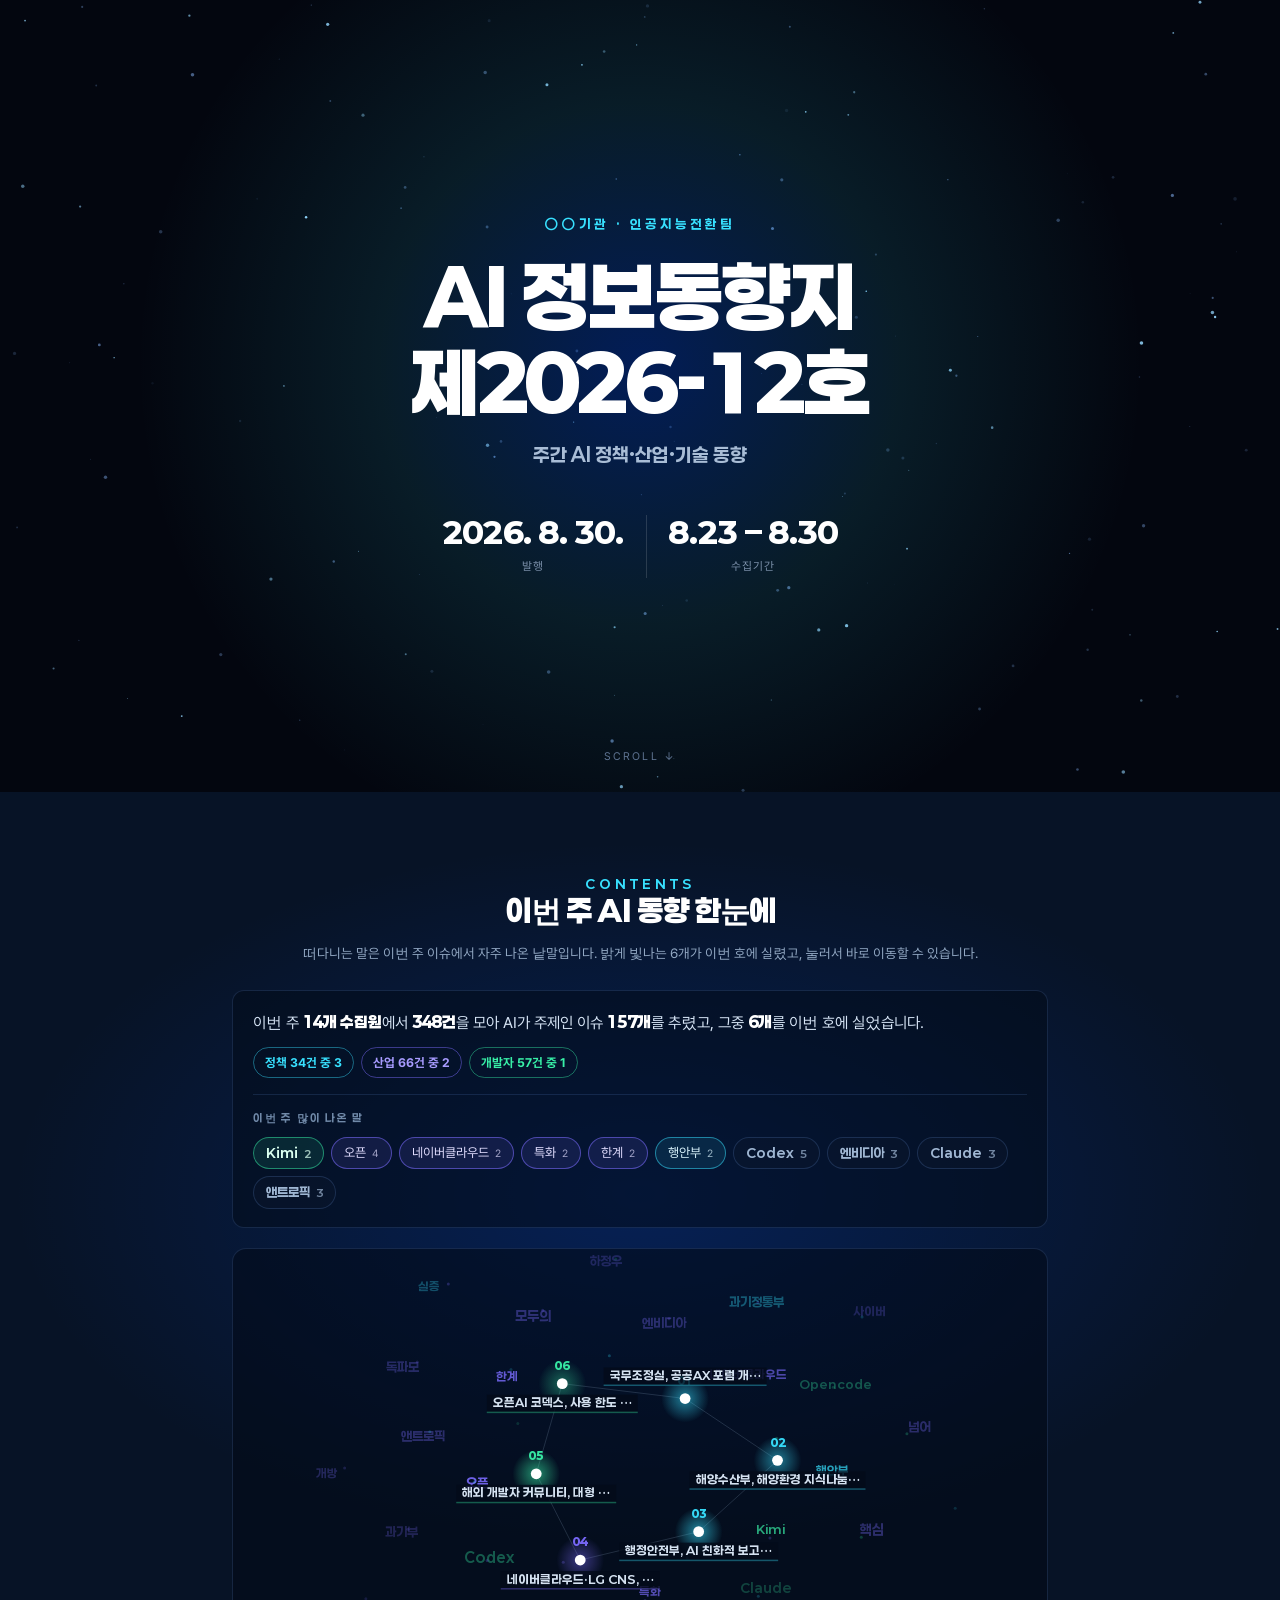
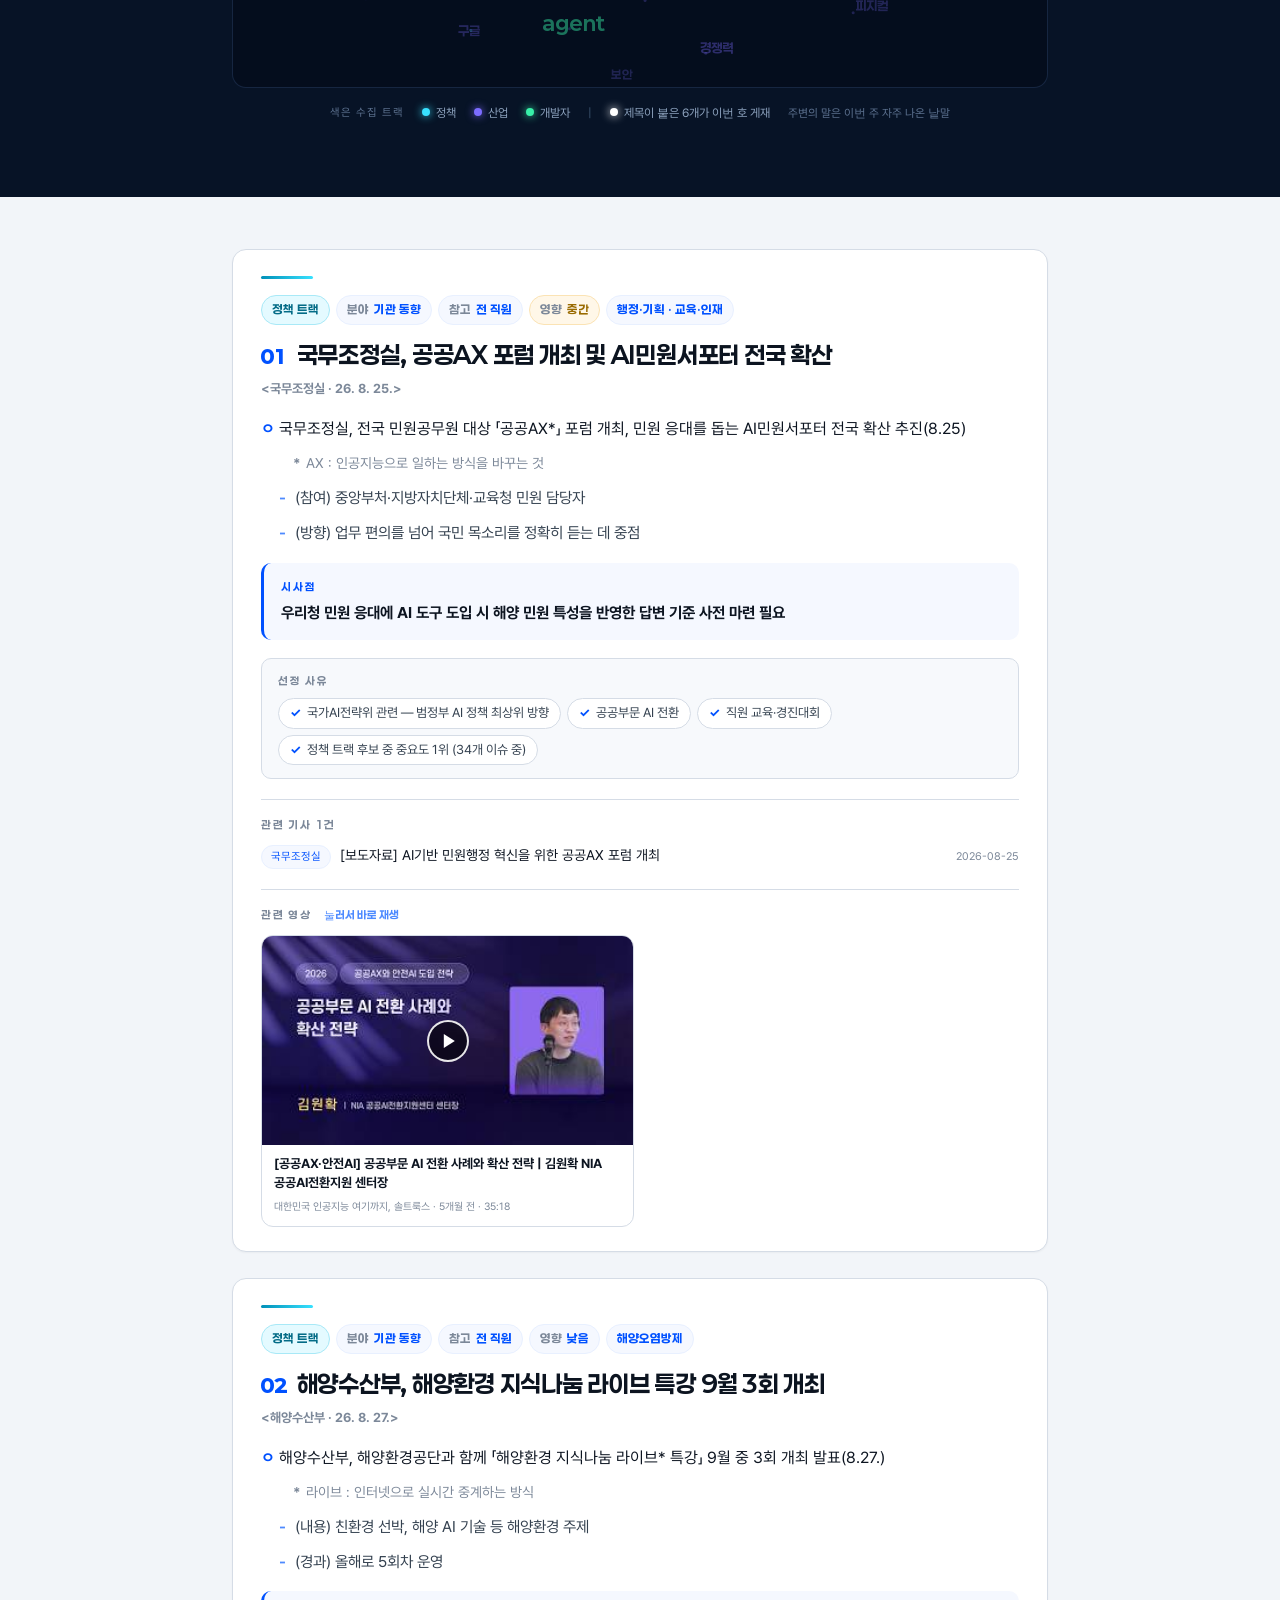
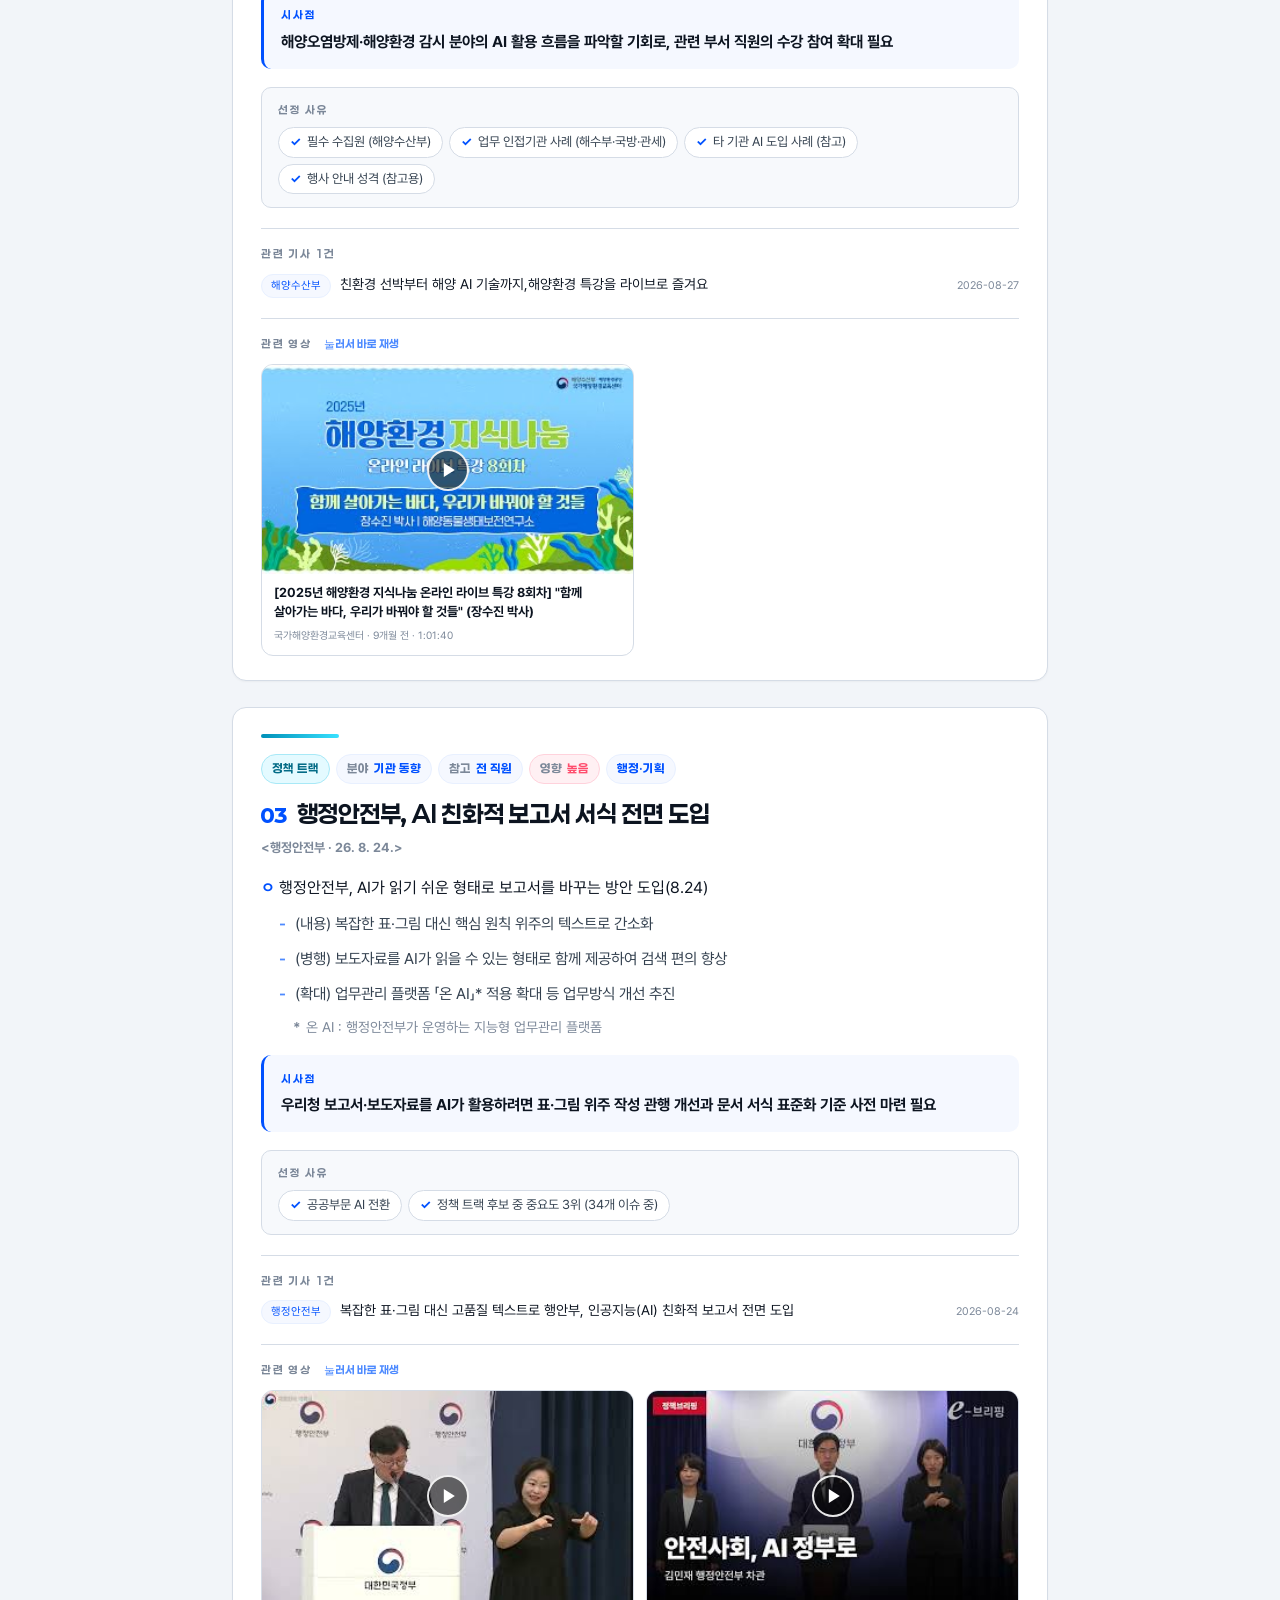
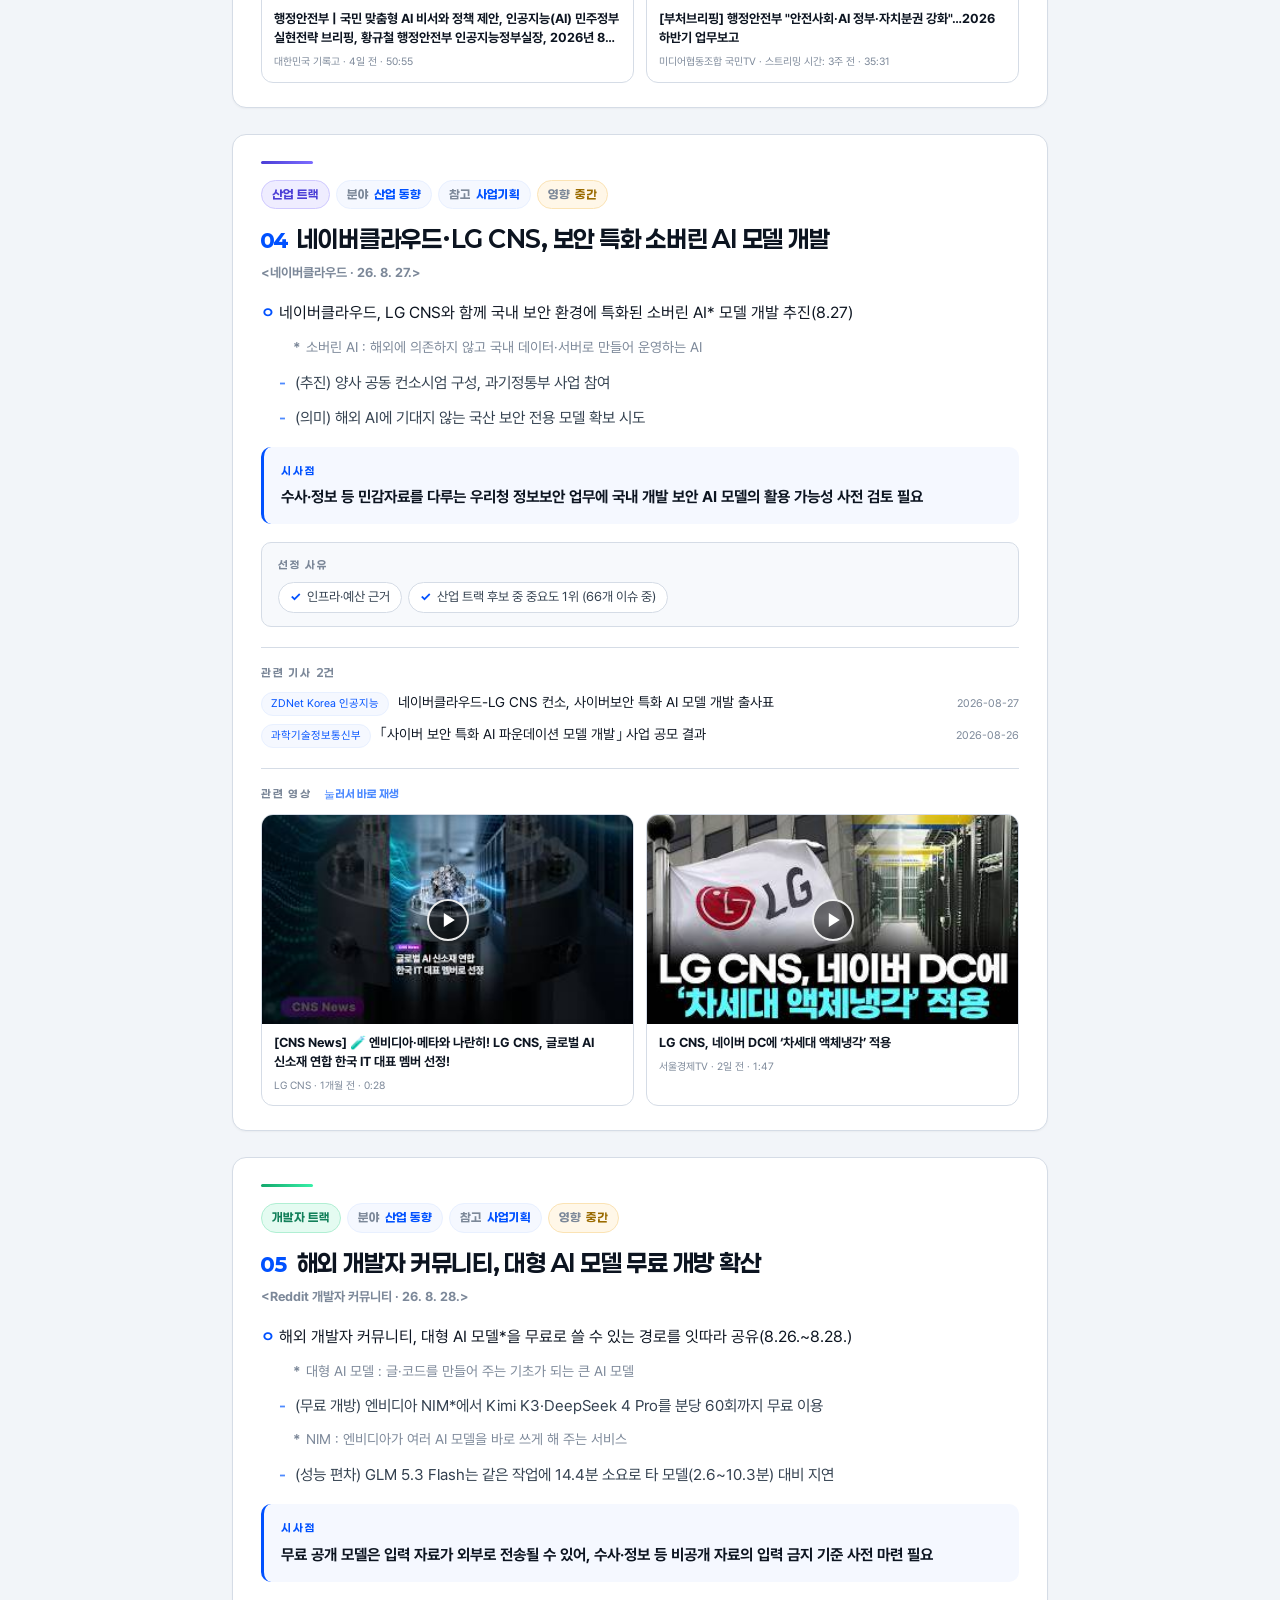
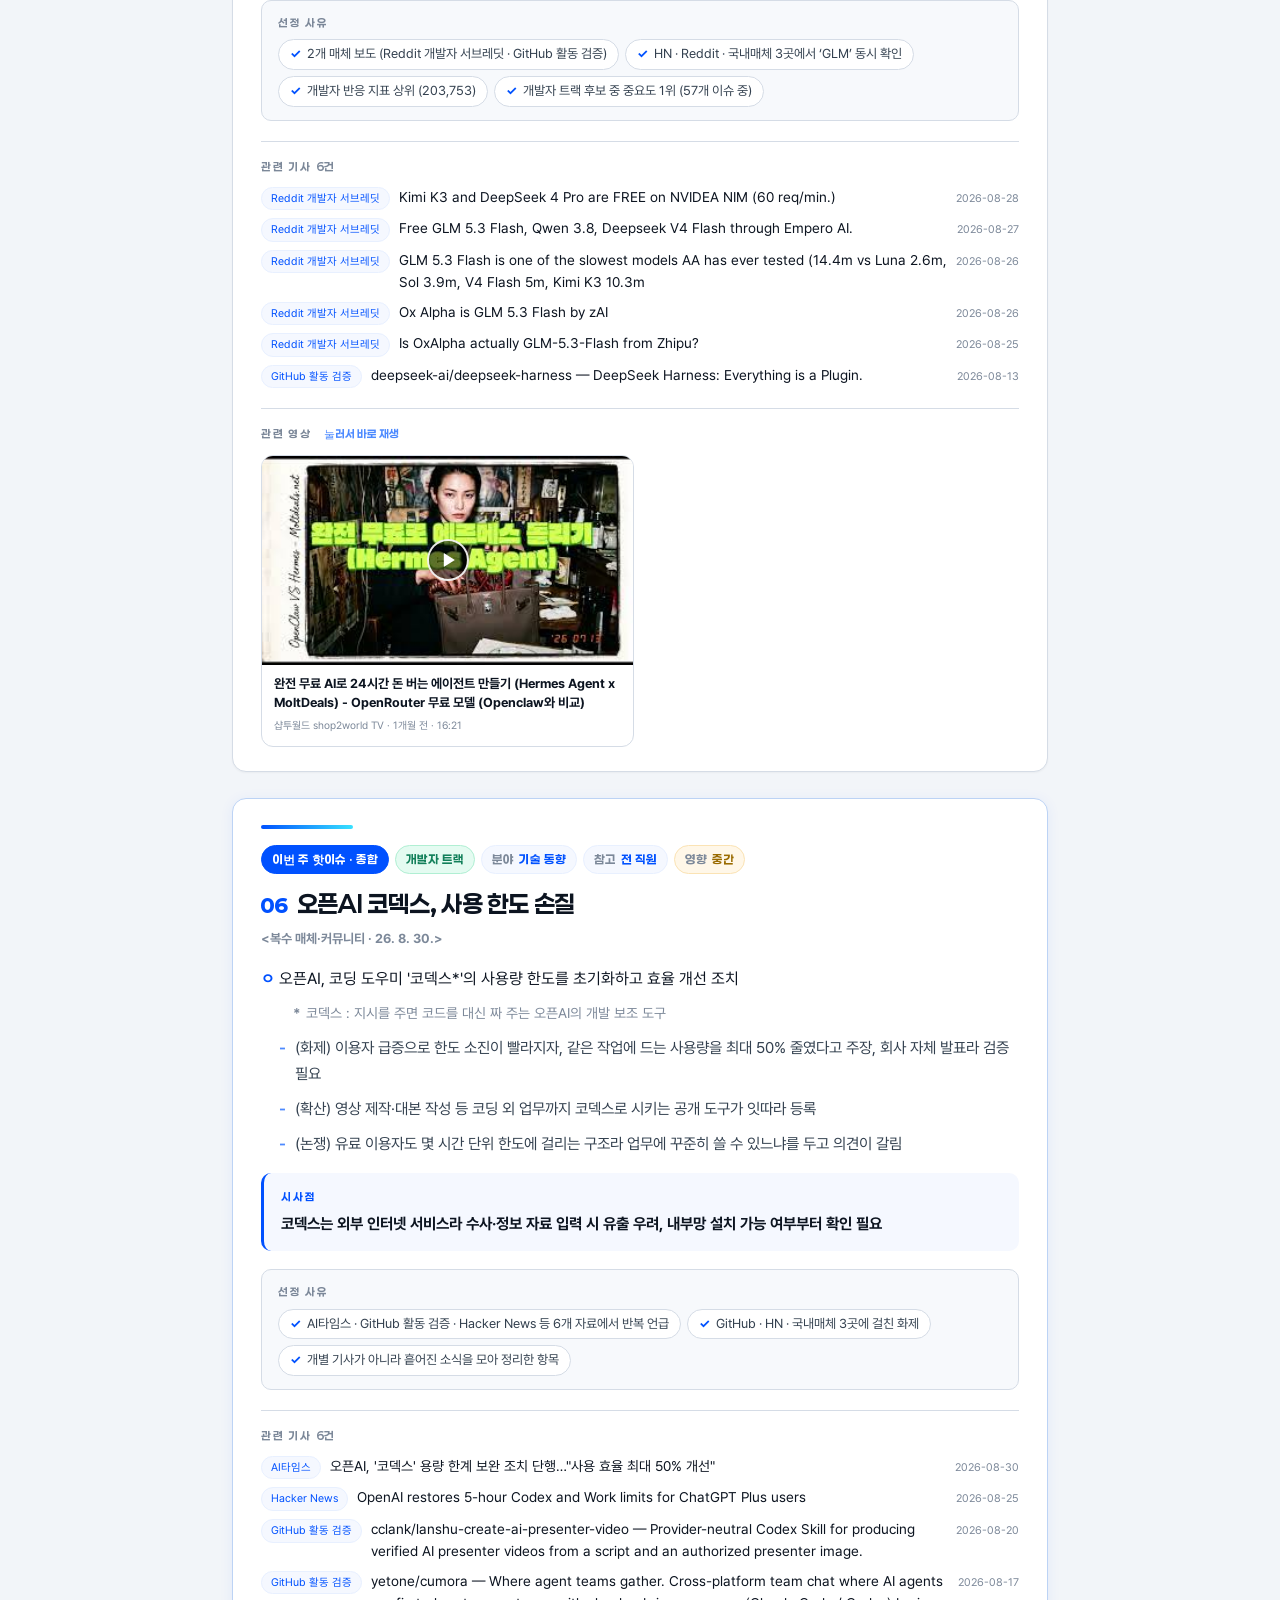
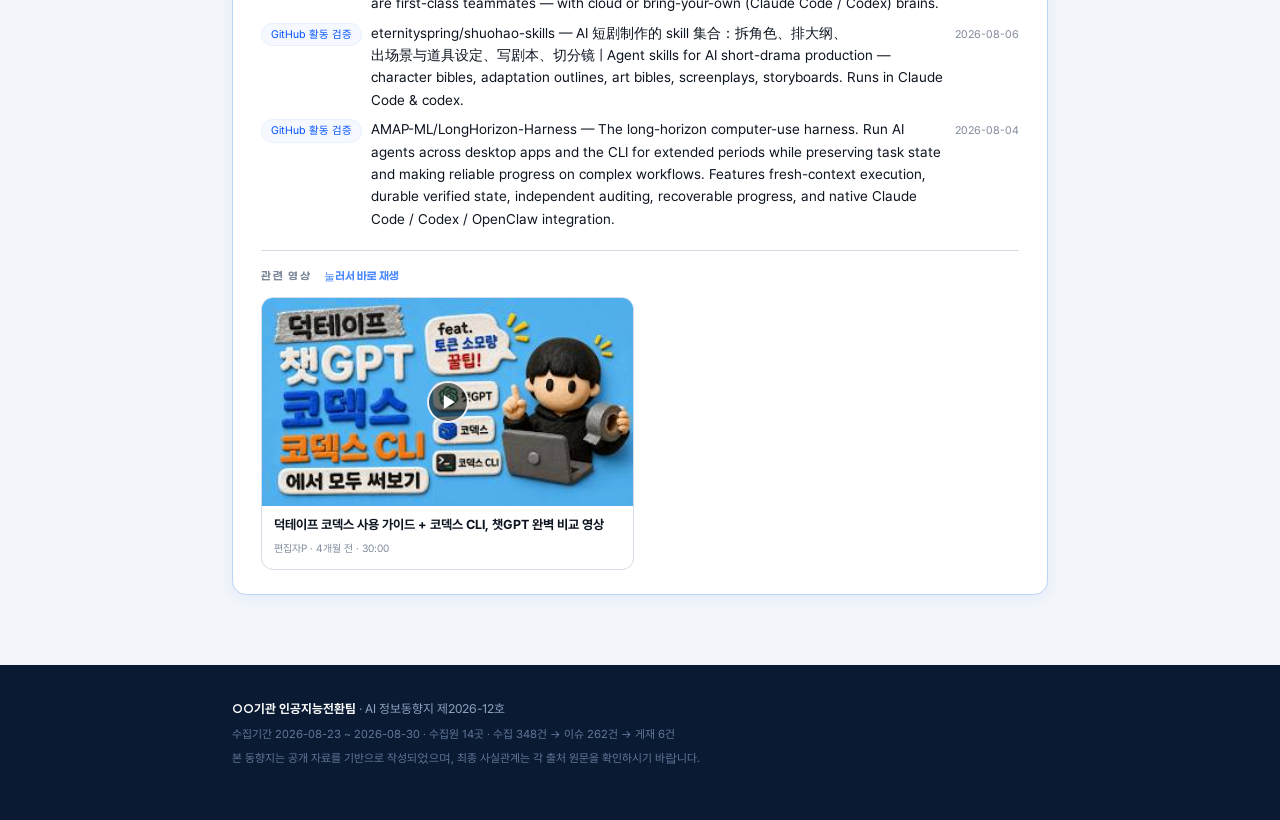
==== commit 766cf300: "영상을 동향지 안에서 재생 - 누른 순간에만 재생기(youtube-nocookie)를 불러온다. 미리 넣으면 파일이   열릴 때마다 유튜브를 호출해 스탠드얼론이 깨진다 - file" ====
--- a/data/issues/demo/index.html
+++ b/data/issues/demo/index.html
@@ -8,25 +8,25 @@
 /* 이 회차에 쓰인 글자만 담았다 (SIL OFL — assets/fonts/README.md) */
 @font-face{
   font-family:'TLDisplay';
-  src:url('[data-uri]') format('woff2');
+  src:url('[data-uri]') format('woff2');
   font-weight:700;font-style:normal;font-display:swap;
 }
 /* 이 회차에 쓰인 글자만 담았다 (SIL OFL — assets/fonts/README.md) */
 @font-face{
   font-family:'TLDisplay';
-  src:url('[data-uri]') format('woff2');
+  src:url('[data-uri]') format('woff2');
   font-weight:900;font-style:normal;font-display:swap;
 }
 /* 이 회차에 쓰인 글자만 담았다 (SIL OFL — assets/fonts/README.md) */
 @font-face{
   font-family:'TLBody';
-  src:url('[data-uri]') format('woff2');
+  src:url('[data-uri]') format('woff2');
   font-weight:400;font-style:normal;font-display:swap;
 }
 /* 이 회차에 쓰인 글자만 담았다 (SIL OFL — assets/fonts/README.md) */
 @font-face{
   font-family:'TLBody';
-  src:url('[data-uri]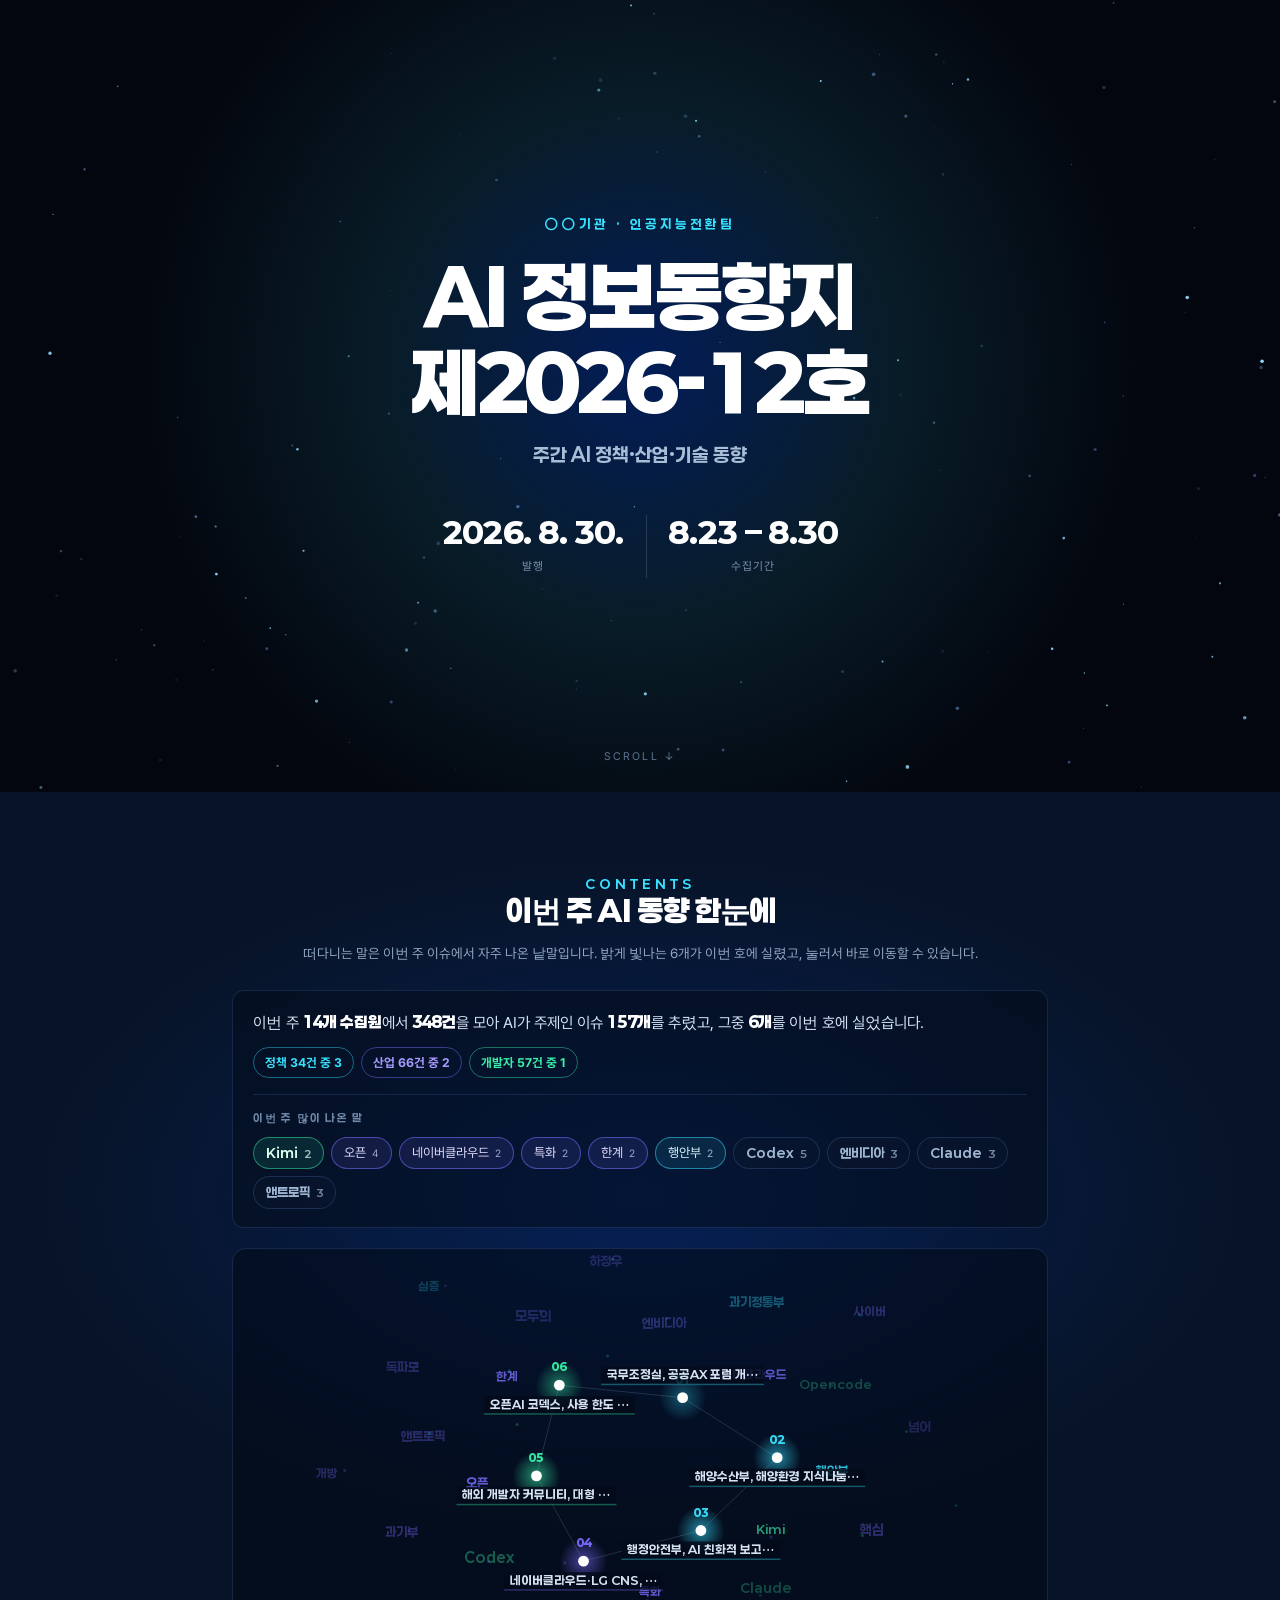
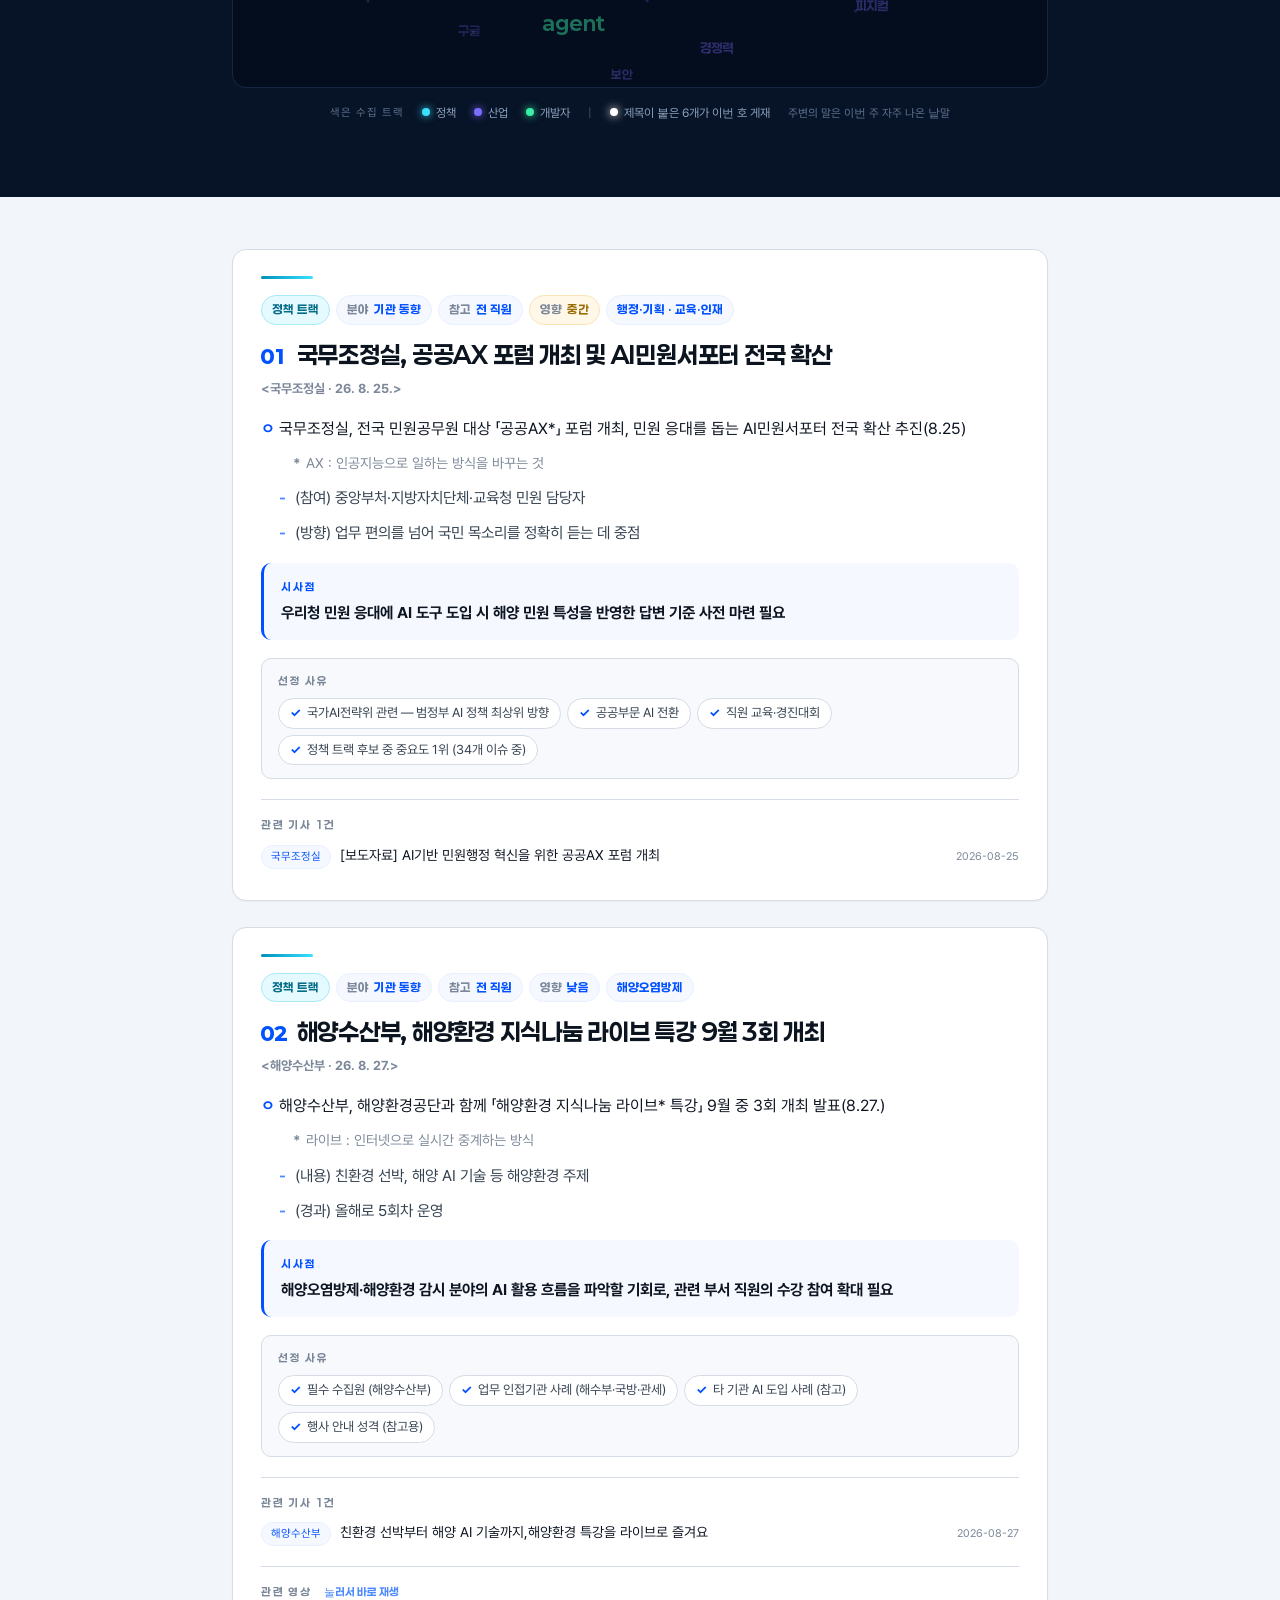
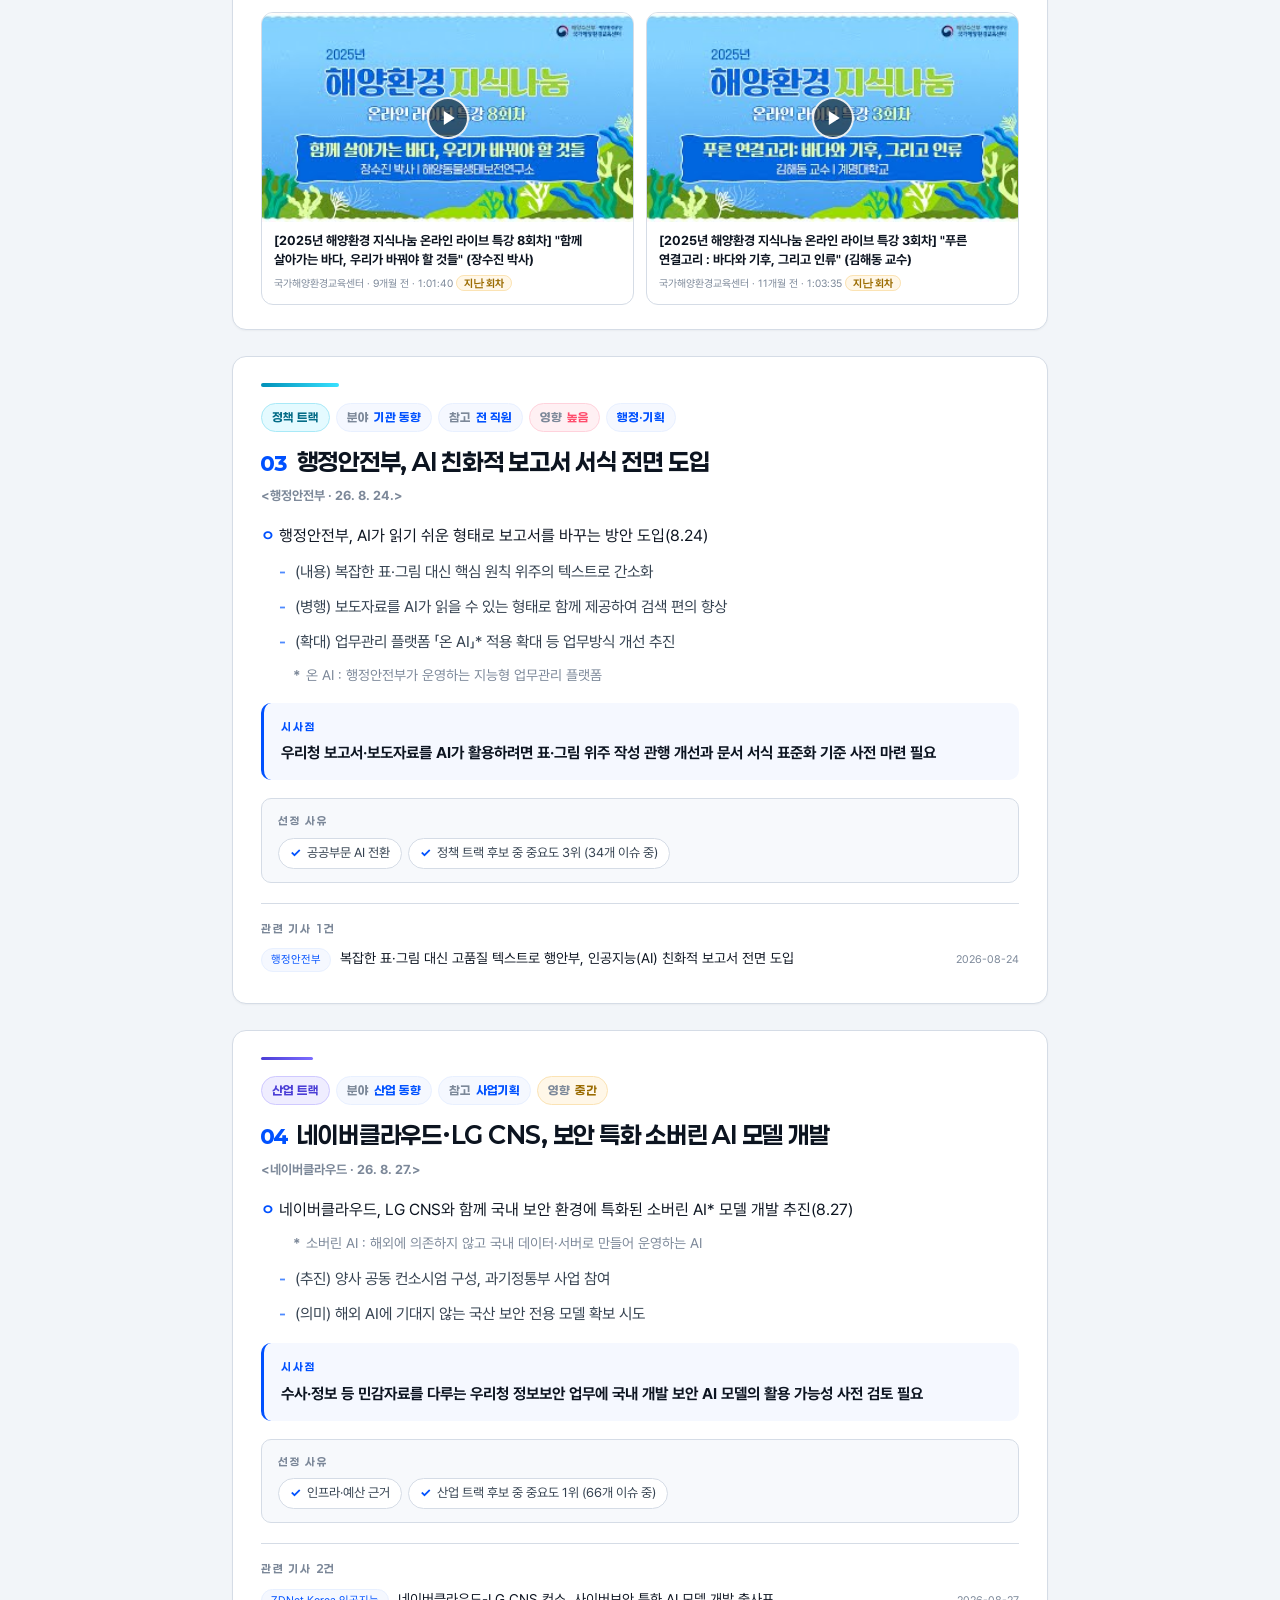
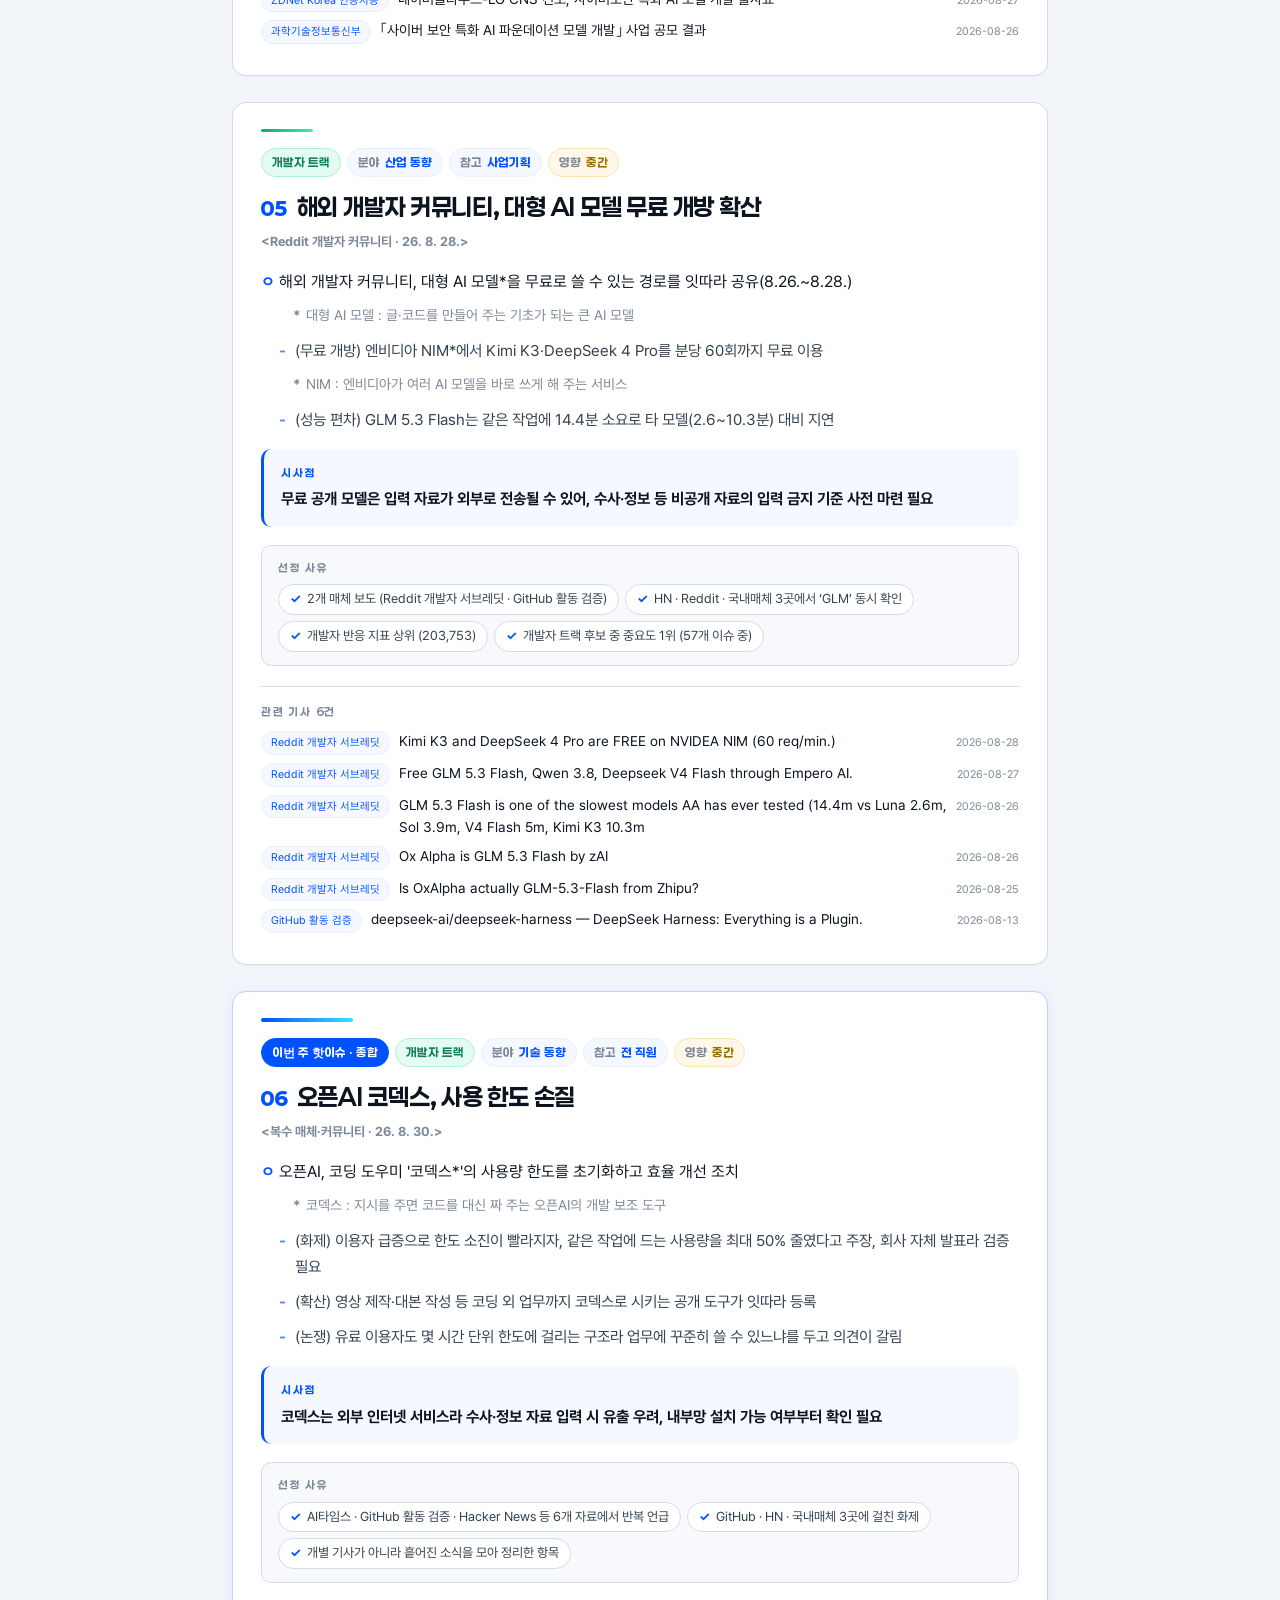
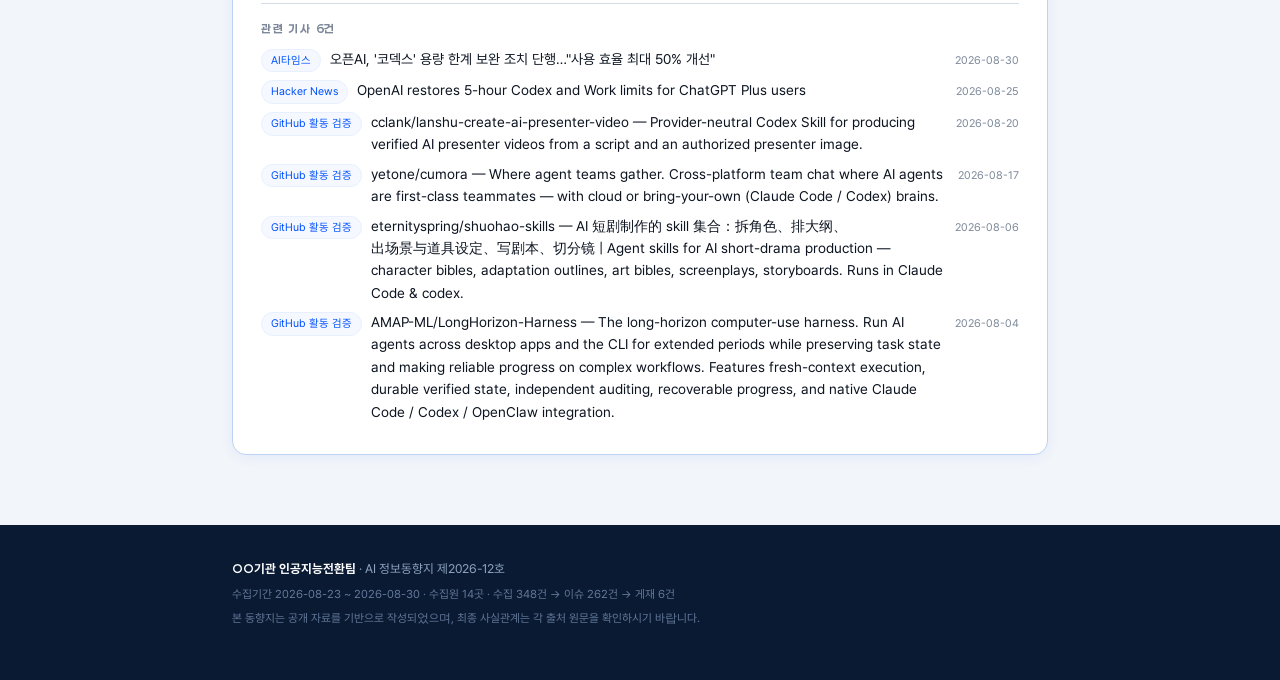
==== commit 95ab16bf: "관련 영상은 확실할 때만 붙인다 영상은 필수가 아닌데 겹침 2개 기준이 너무 느슨해 무관한 영상이 대부분이었다. 'AI·행정안전부'만 겹친 다른 정책 영상, 'AI·모델·무료'만 " ====
--- a/data/issues/demo/index.html
+++ b/data/issues/demo/index.html
@@ -8,25 +8,25 @@
 /* 이 회차에 쓰인 글자만 담았다 (SIL OFL — assets/fonts/README.md) */
 @font-face{
   font-family:'TLDisplay';
-  src:url('[data-uri]') format('woff2');
+  src:url('[data-uri]') format('woff2');
   font-weight:700;font-style:normal;font-display:swap;
 }
 /* 이 회차에 쓰인 글자만 담았다 (SIL OFL — assets/fonts/README.md) */
 @font-face{
   font-family:'TLDisplay';
-  src:url('[data-uri]') format('woff2');
+  src:url('[data-uri]') format('woff2');
   font-weight:900;font-style:normal;font-display:swap;
 }
 /* 이 회차에 쓰인 글자만 담았다 (SIL OFL — assets/fonts/README.md) */
 @font-face{
   font-family:'TLBody';
-  src:url('[data-uri]') format('woff2');
+  src:url('[data-uri]') format('woff2');
   font-weight:400;font-style:normal;font-display:swap;
 }
 /* 이 회차에 쓰인 글자만 담았다 (SIL OFL — assets/fonts/README.md) */
 @font-face{
   font-family:'TLBody';
-  src:url('[data-uri]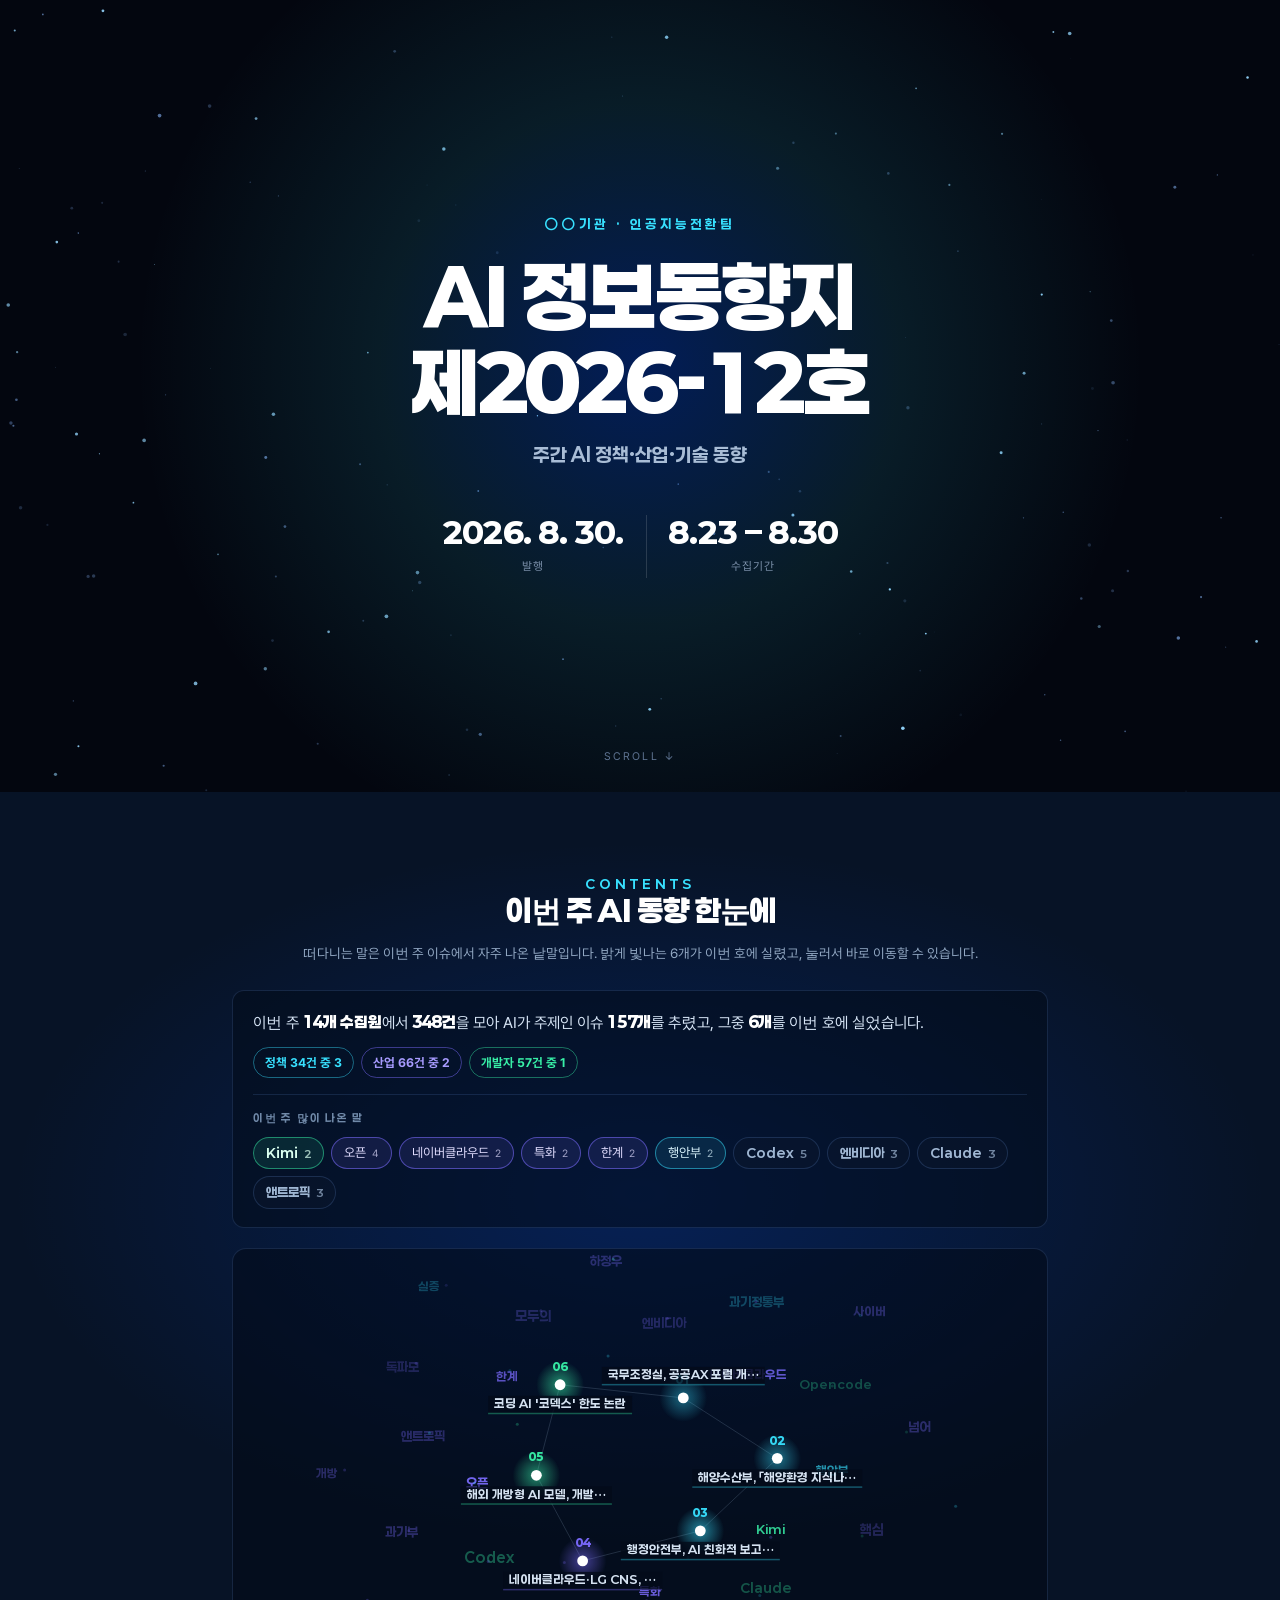
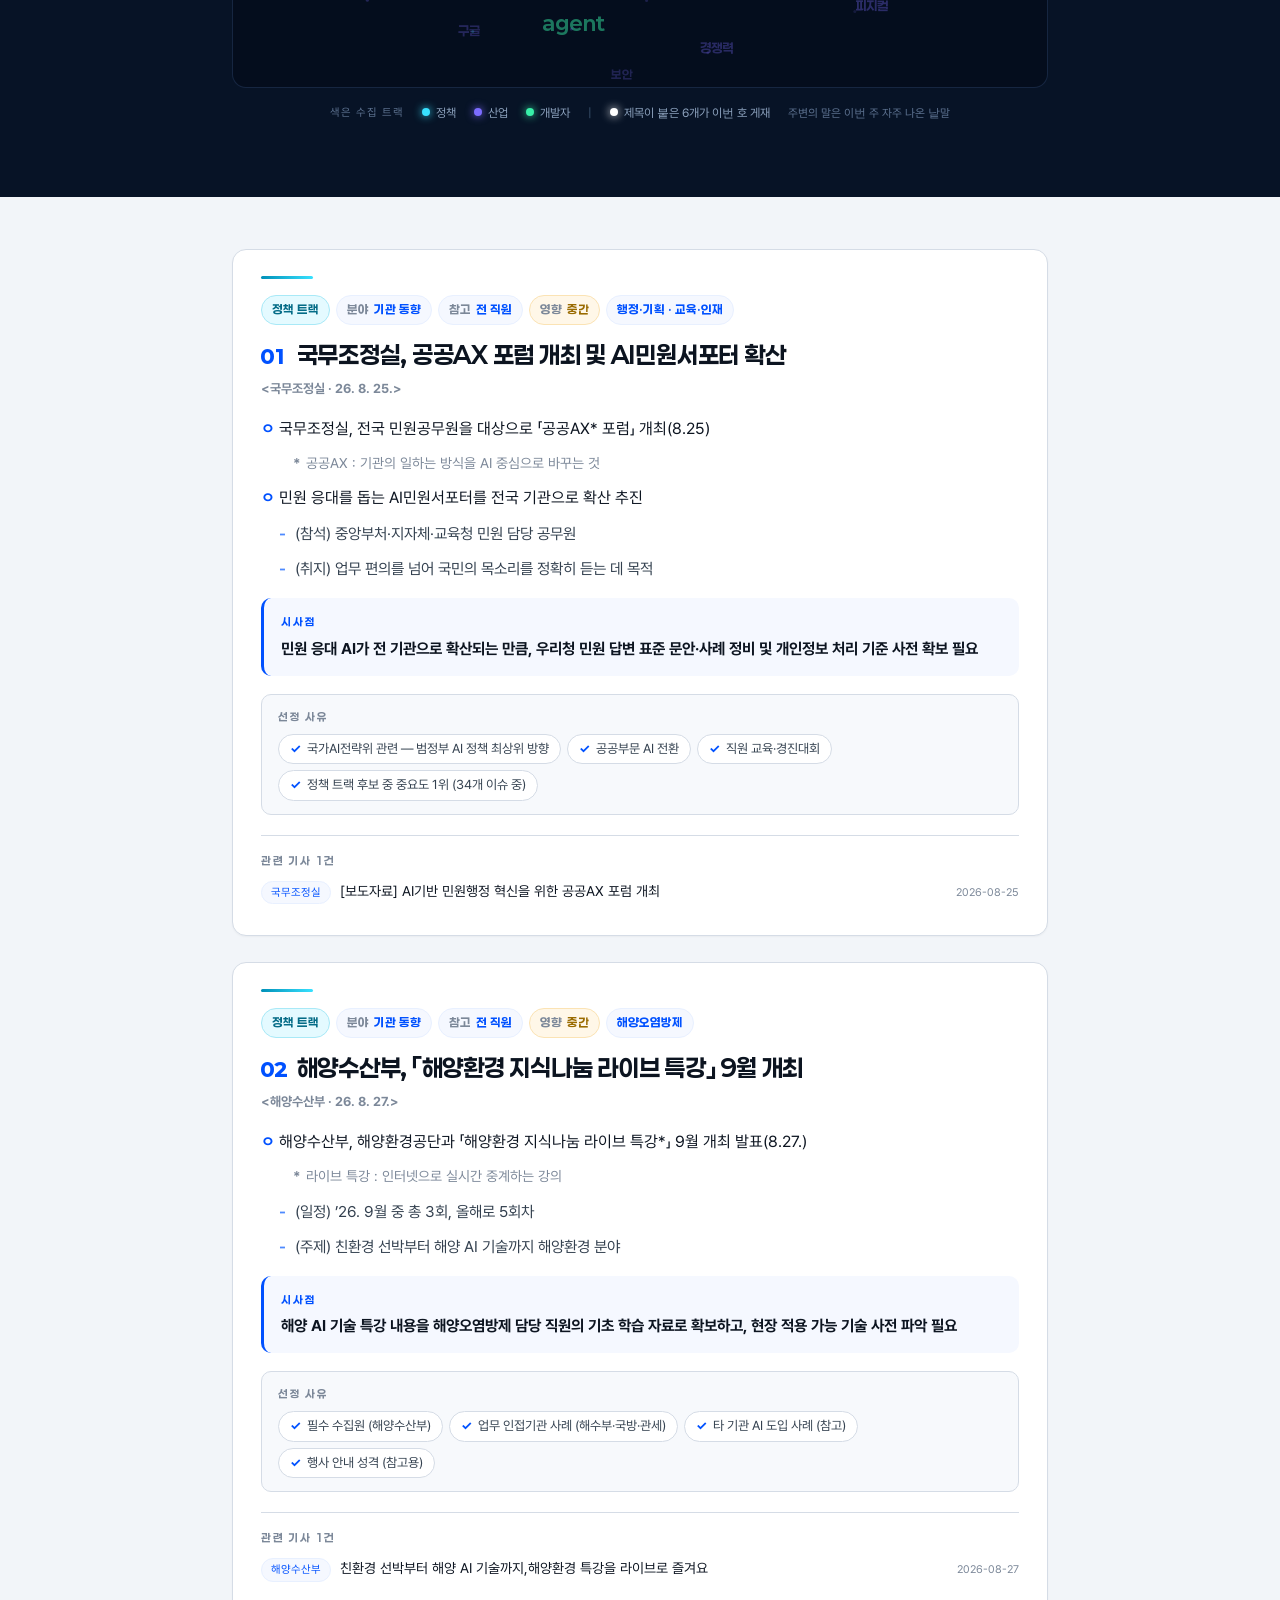
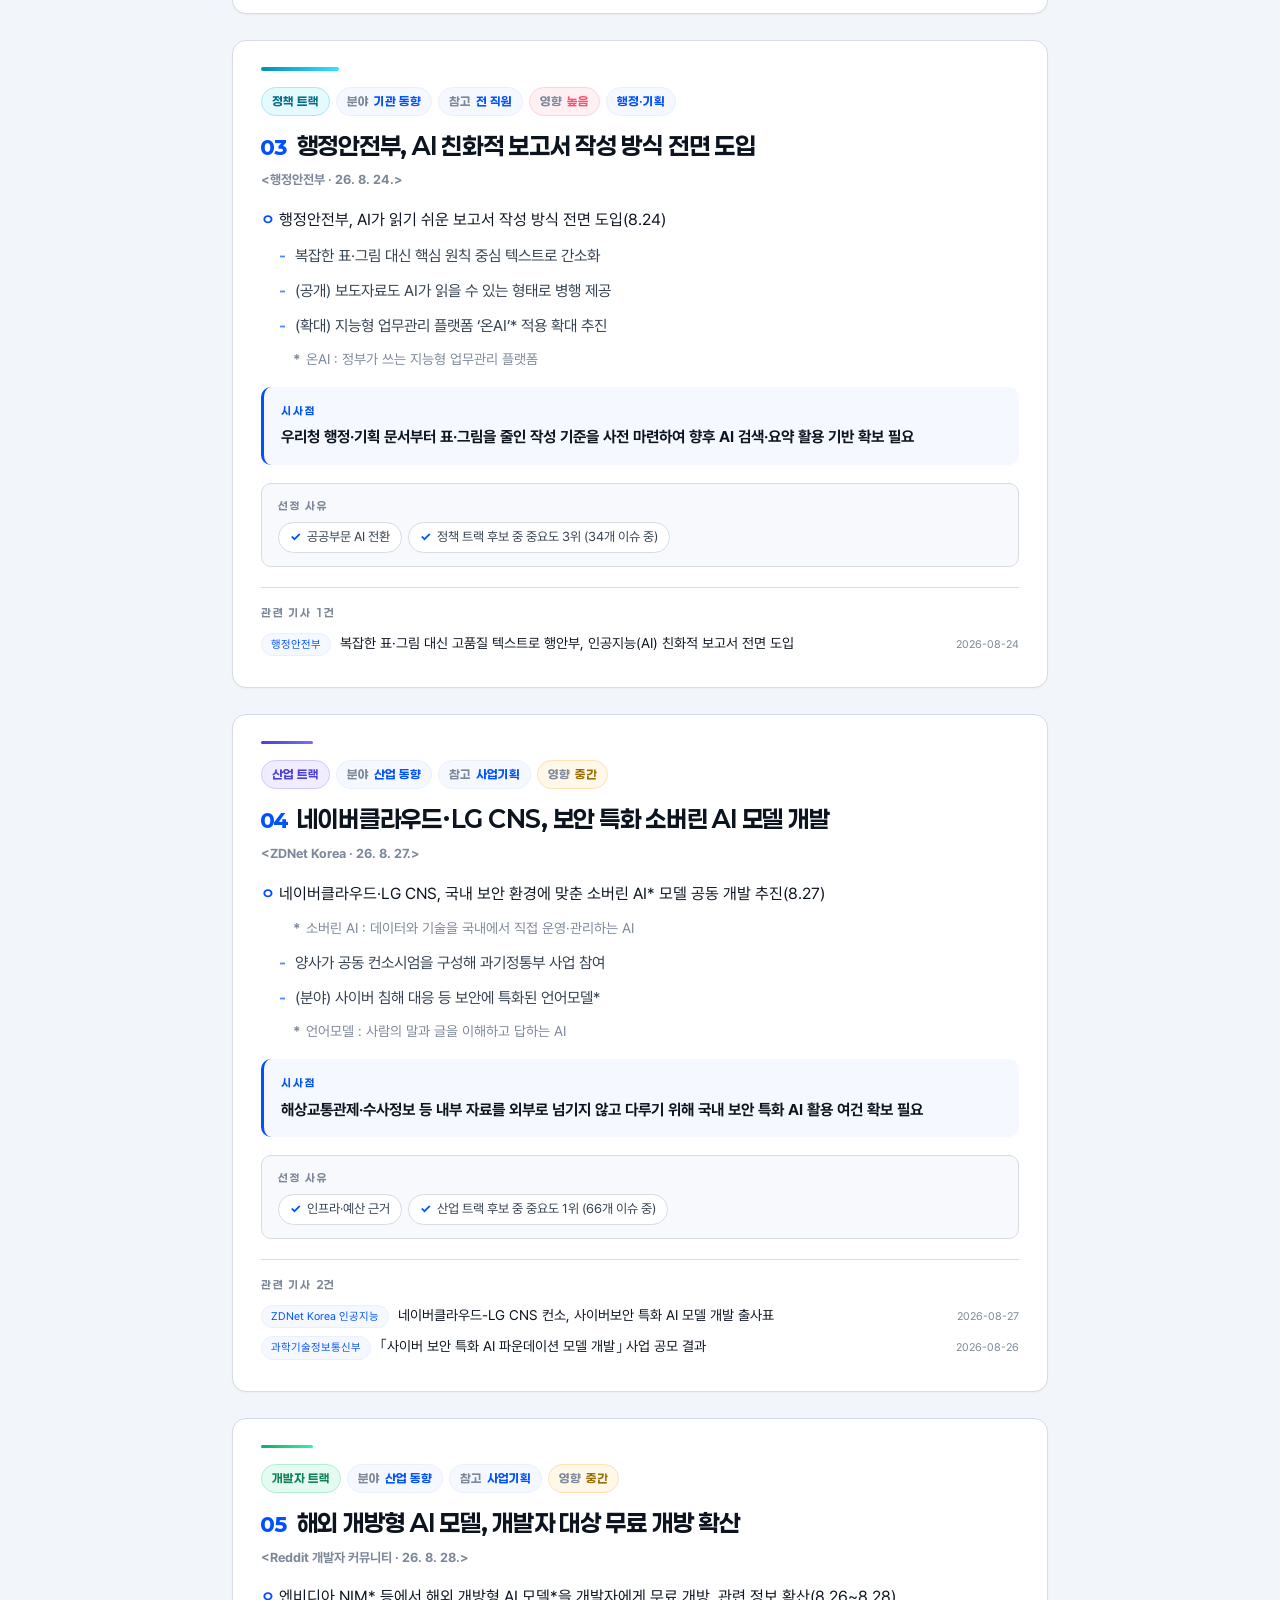
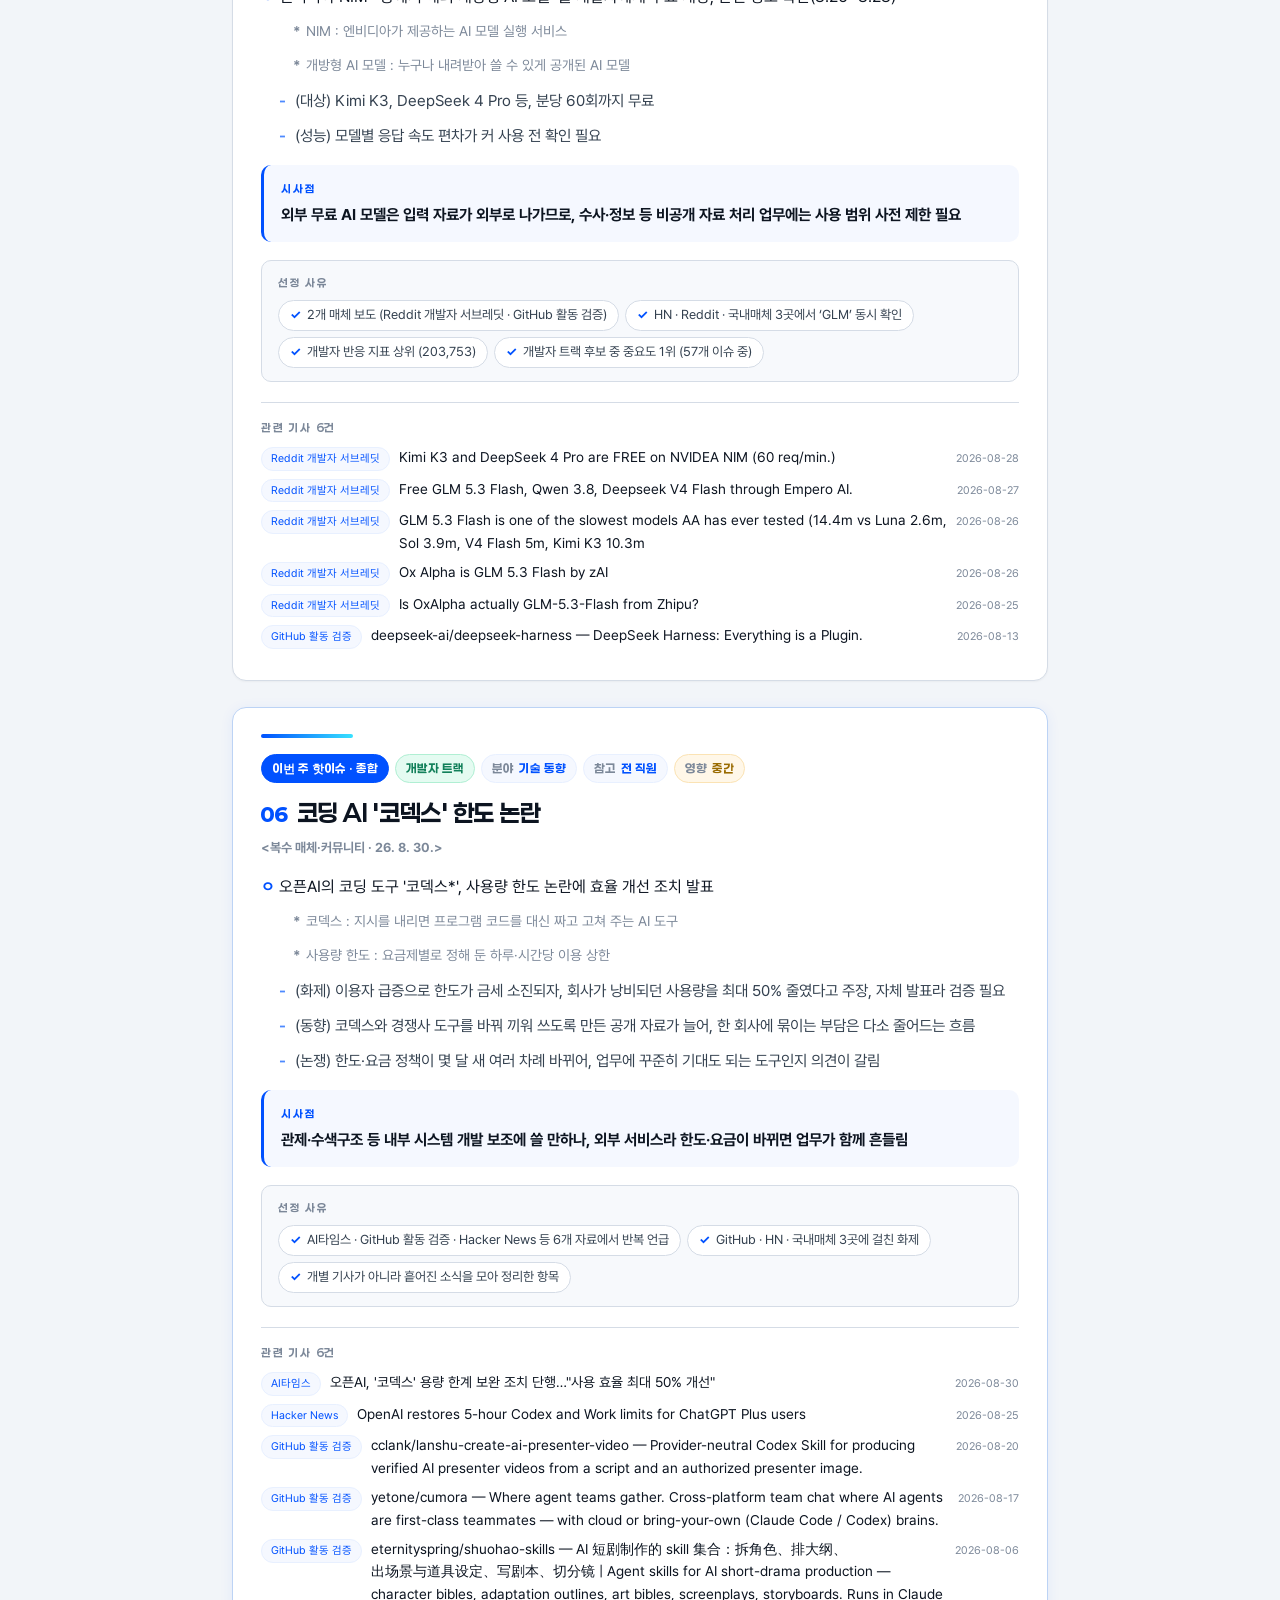
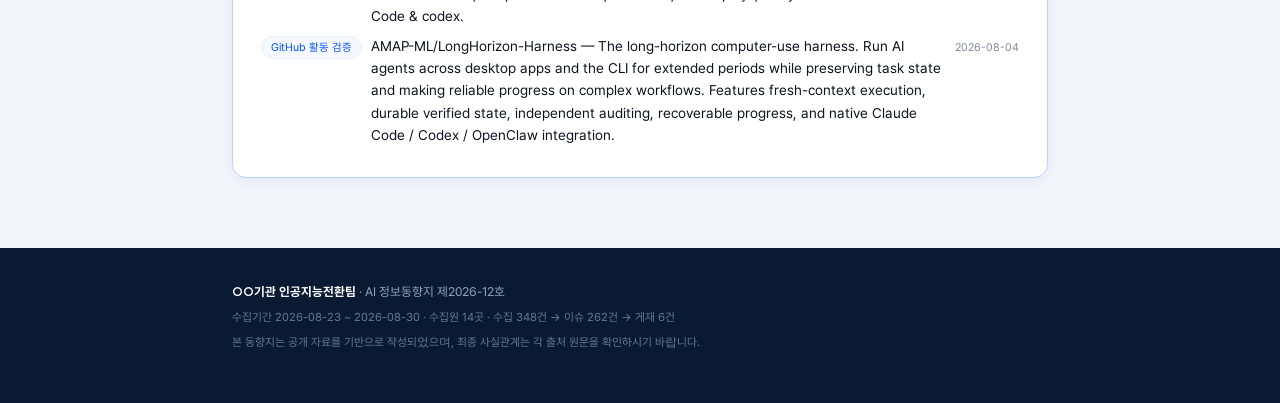
==== commit 66f935b1: "관련 영상(유튜브) 기능 전체 삭제 관련도 기준을 올려도 6건 중 1건만 남았고 그마저 지난 회차 영상이었다. 항목마다 유튜브를 검색하느라 시간만 들고 실익이 없었다.  - src" ====
--- a/data/issues/demo/index.html
+++ b/data/issues/demo/index.html
@@ -8,25 +8,25 @@
 /* 이 회차에 쓰인 글자만 담았다 (SIL OFL — assets/fonts/README.md) */
 @font-face{
   font-family:'TLDisplay';
-  src:url('[data-uri]') format('woff2');
+  src:url('[data-uri]') format('woff2');
   font-weight:700;font-style:normal;font-display:swap;
 }
 /* 이 회차에 쓰인 글자만 담았다 (SIL OFL — assets/fonts/README.md) */
 @font-face{
   font-family:'TLDisplay';
-  src:url('[data-uri]') format('woff2');
+  src:url('[data-uri]') format('woff2');
   font-weight:900;font-style:normal;font-display:swap;
 }
 /* 이 회차에 쓰인 글자만 담았다 (SIL OFL — assets/fonts/README.md) */
 @font-face{
   font-family:'TLBody';
-  src:url('[data-uri]') format('woff2');
+  src:url('[data-uri]') format('woff2');
   font-weight:400;font-style:normal;font-display:swap;
 }
 /* 이 회차에 쓰인 글자만 담았다 (SIL OFL — assets/fonts/README.md) */
 @font-face{
   font-family:'TLBody';
-  src:url('[data-uri]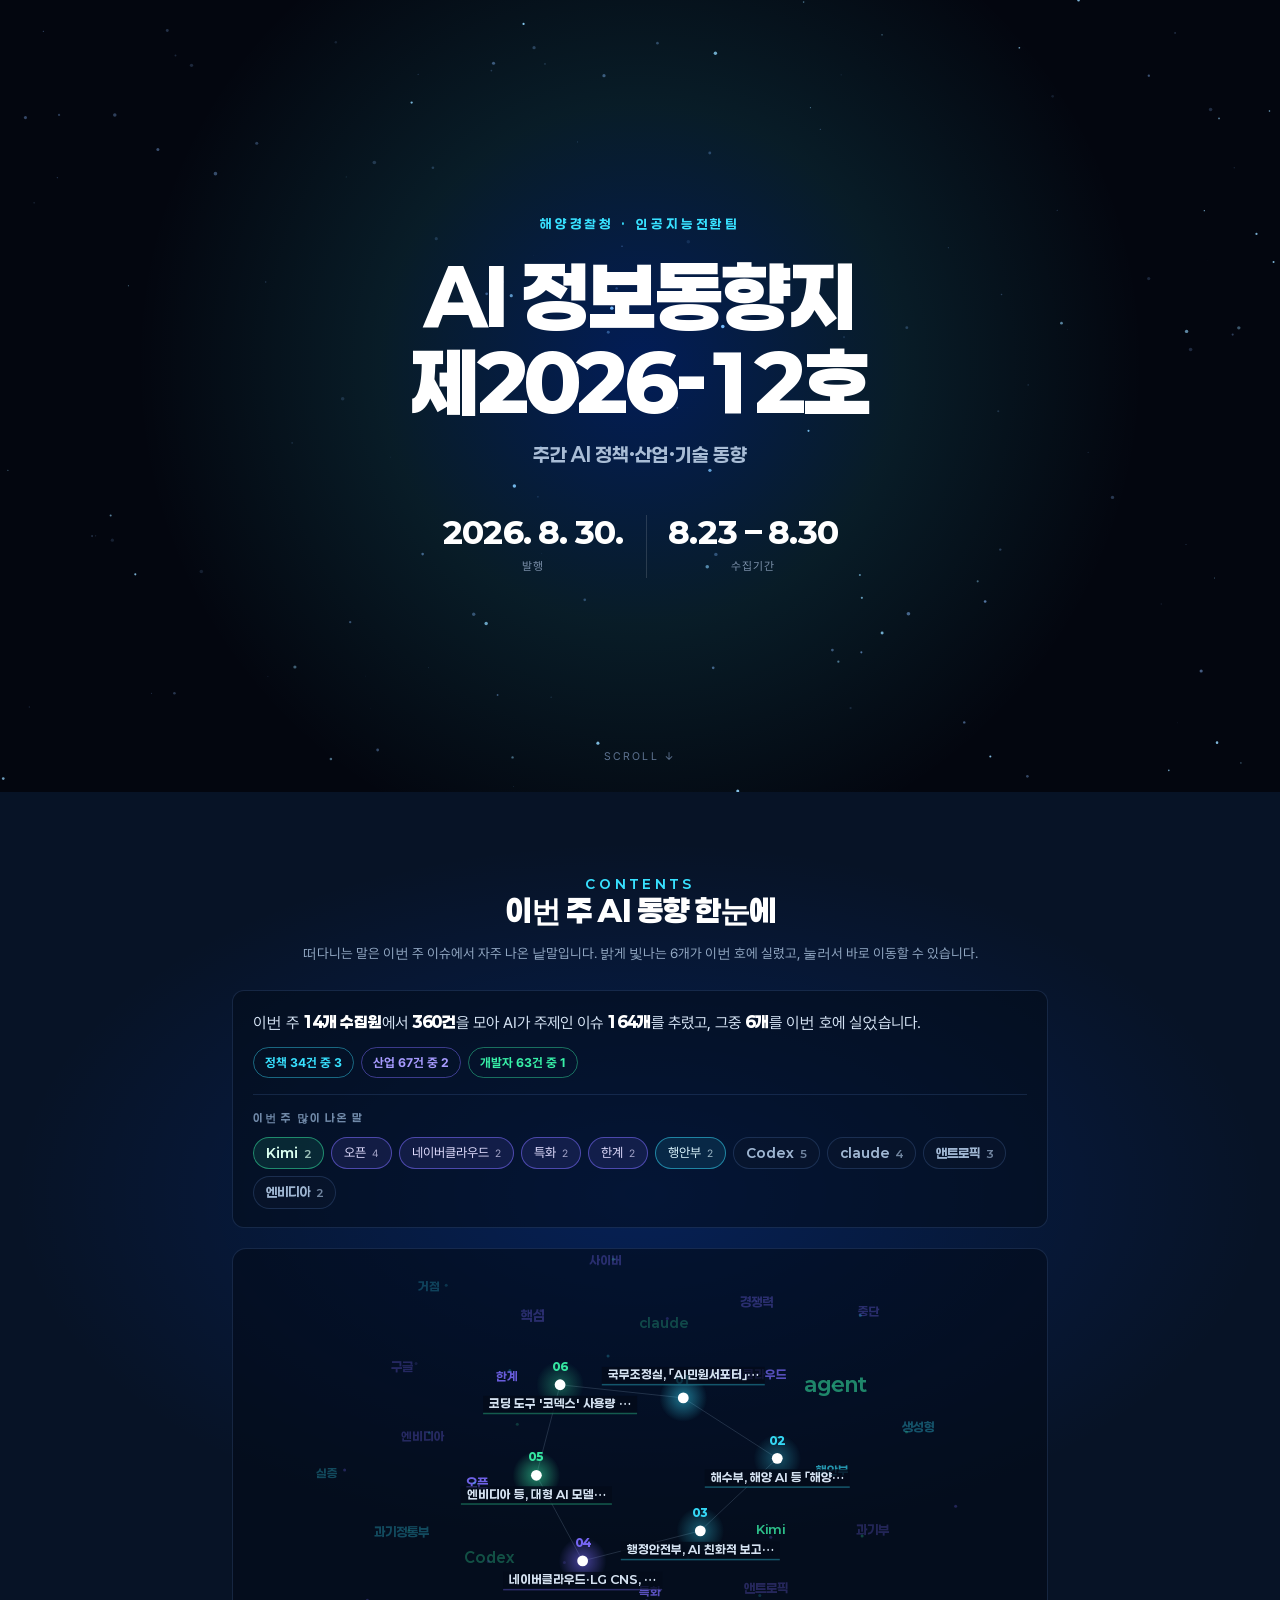
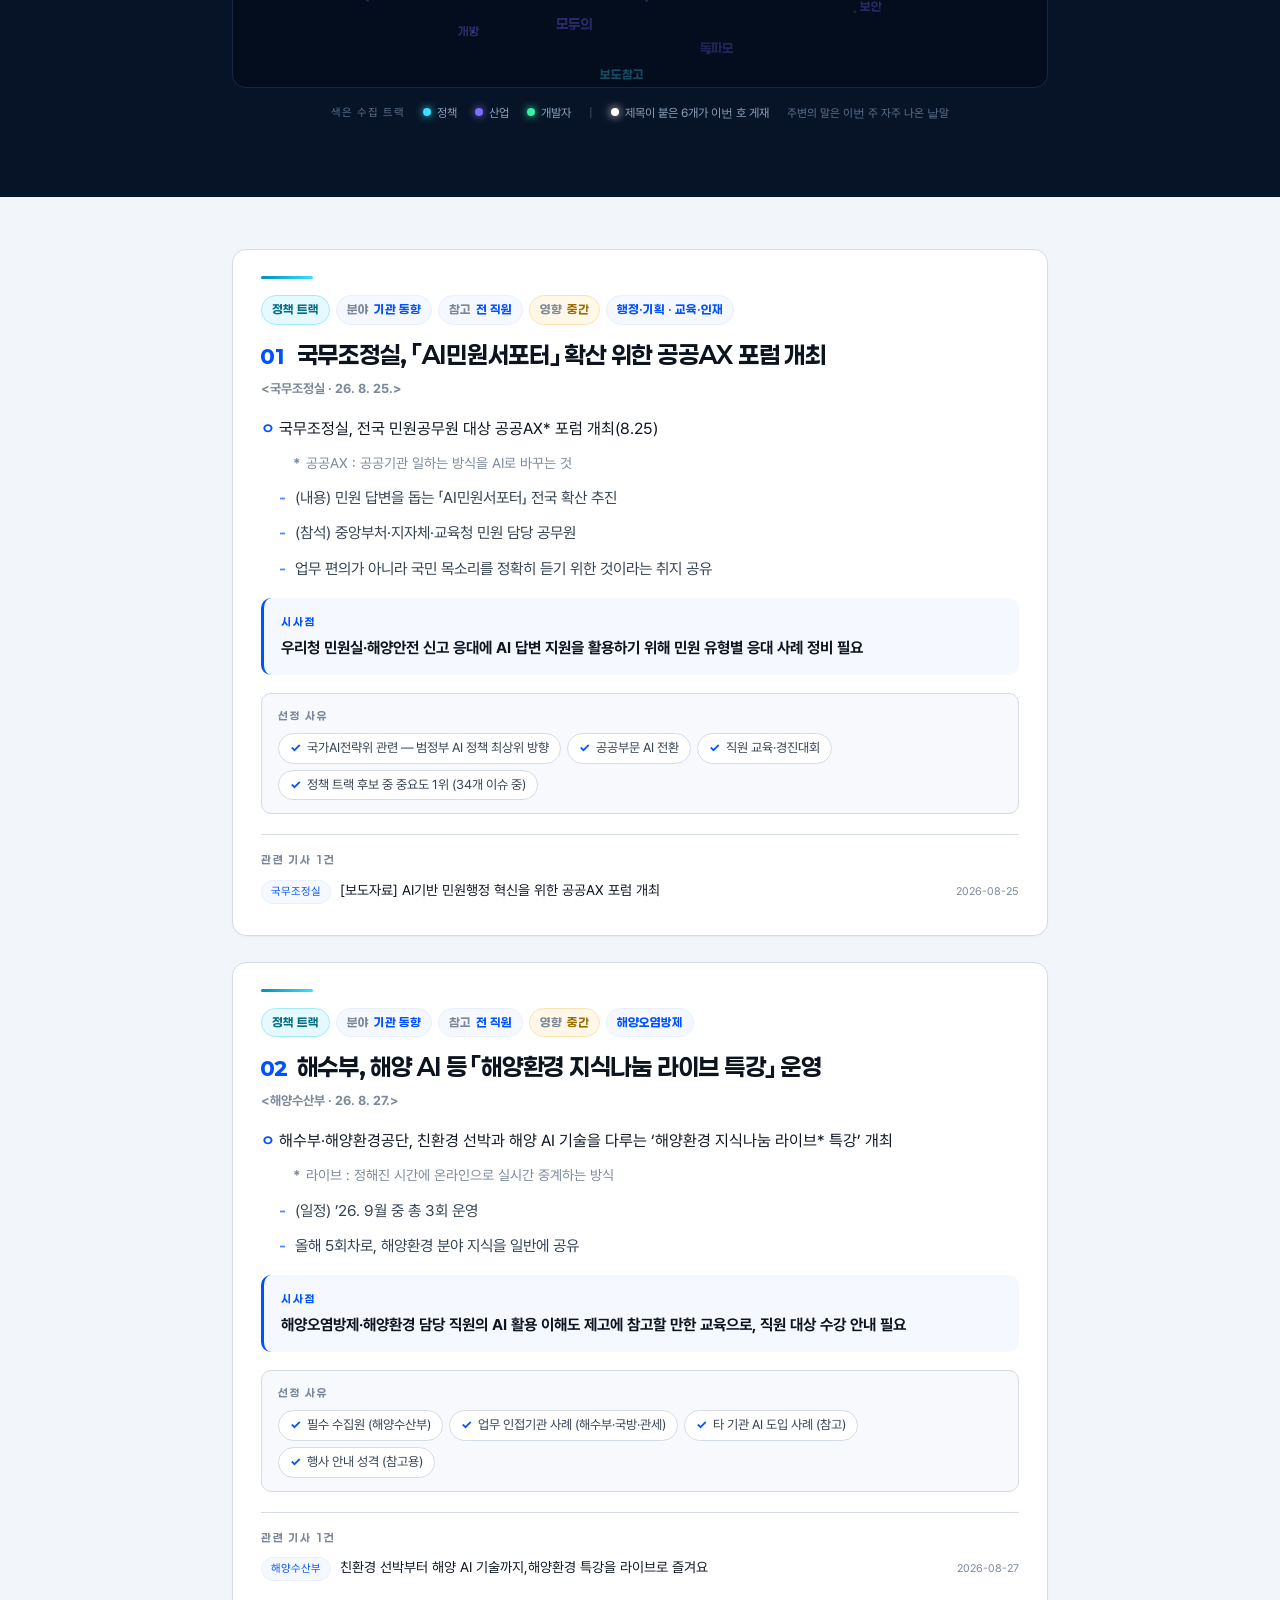
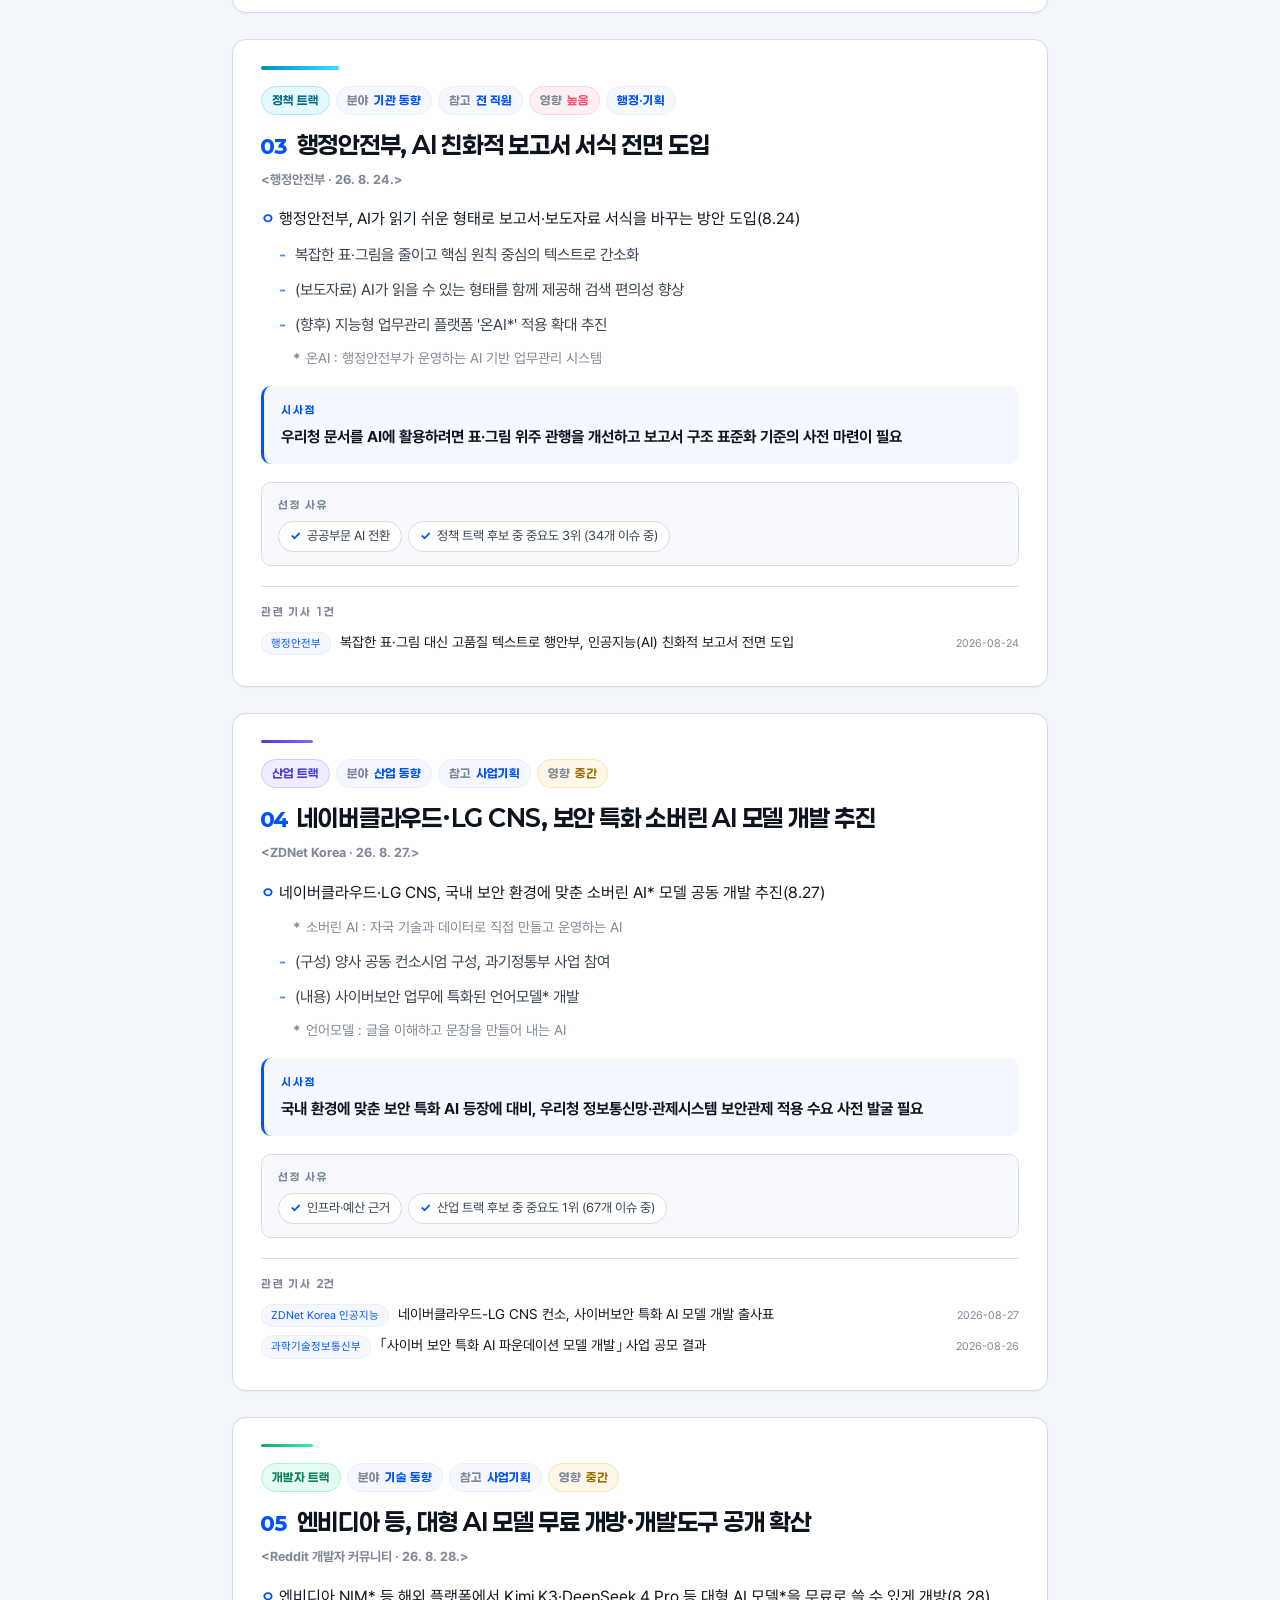
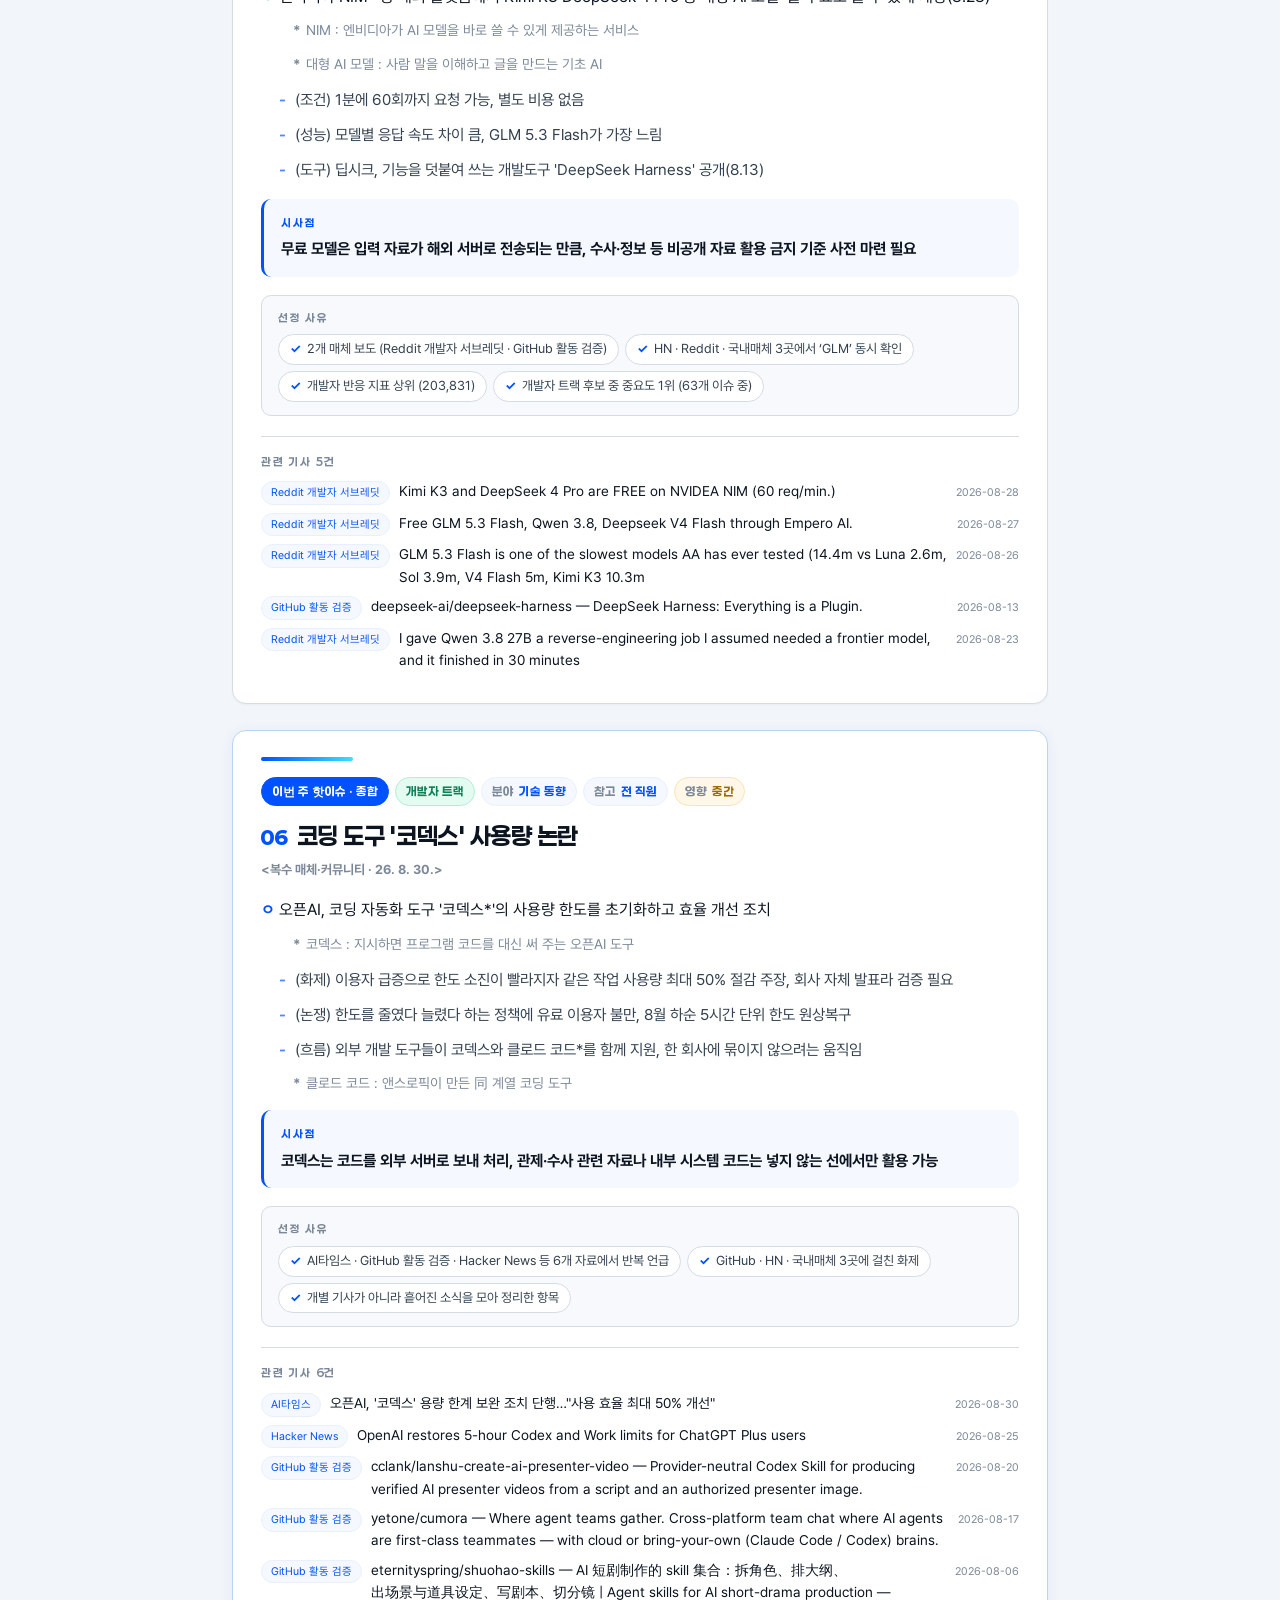
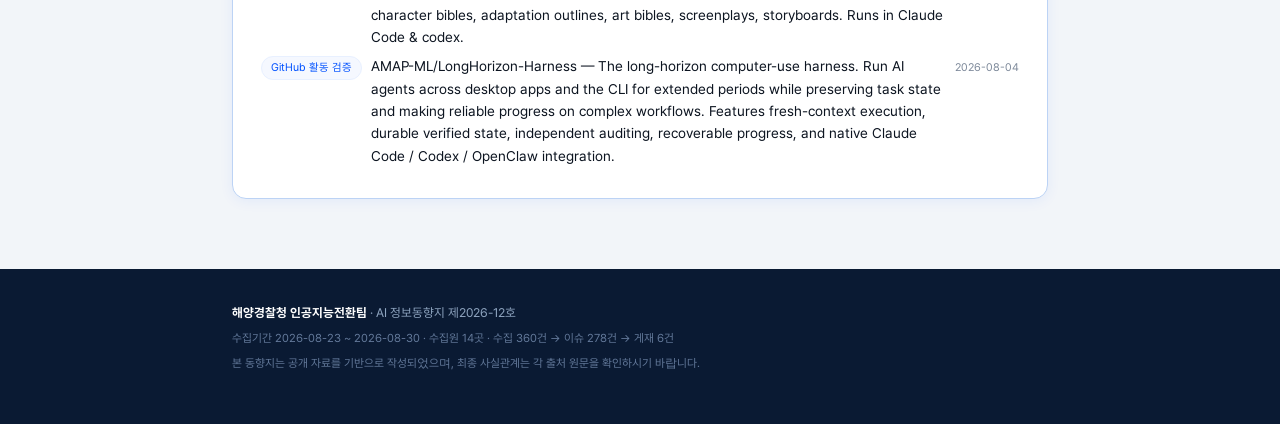
==== commit f585a087: "읽는 쪽·운영하는 쪽 양쪽 관점으로 고도화 받아보는 쪽 - JS 가 막힌 환경(텔레그램 인앱 뷰어 등)에서 본문이 통째로 안 보이던 문제.   애니메이션을 .js 클래스 뒤로 옮겨" ====
--- a/data/issues/demo/index.html
+++ b/data/issues/demo/index.html
@@ -3,30 +3,30 @@
 <head>
 <meta charset="utf-8">
 <meta name="viewport" content="width=device-width, initial-scale=1">
-<title>AI정보동향지(제2026-12호) — ○○기관 AI 정보동향지</title>
+<title>AI정보동향지(제2026-12호) — 해양경찰청 AI 정보동향지</title>
 <style>
 /* 이 회차에 쓰인 글자만 담았다 (SIL OFL — assets/fonts/README.md) */
 @font-face{
   font-family:'TLDisplay';
-  src:url('[data-uri]') format('woff2');
+  src:url('[data-uri]') format('woff2');
   font-weight:700;font-style:normal;font-display:swap;
 }
 /* 이 회차에 쓰인 글자만 담았다 (SIL OFL — assets/fonts/README.md) */
 @font-face{
   font-family:'TLDisplay';
-  src:url('[data-uri]') format('woff2');
+  src:url('[data-uri]') format('woff2');
   font-weight:900;font-style:normal;font-display:swap;
 }
 /* 이 회차에 쓰인 글자만 담았다 (SIL OFL — assets/fonts/README.md) */
 @font-face{
   font-family:'TLBody';
-  src:url('[data-uri]') format('woff2');
+  src:url('[data-uri]') format('woff2');
   font-weight:400;font-style:normal;font-display:swap;
 }
 /* 이 회차에 쓰인 글자만 담았다 (SIL OFL — assets/fonts/README.md) */
 @font-face{
   font-family:'TLBody';
-  src:url('[data-uri]